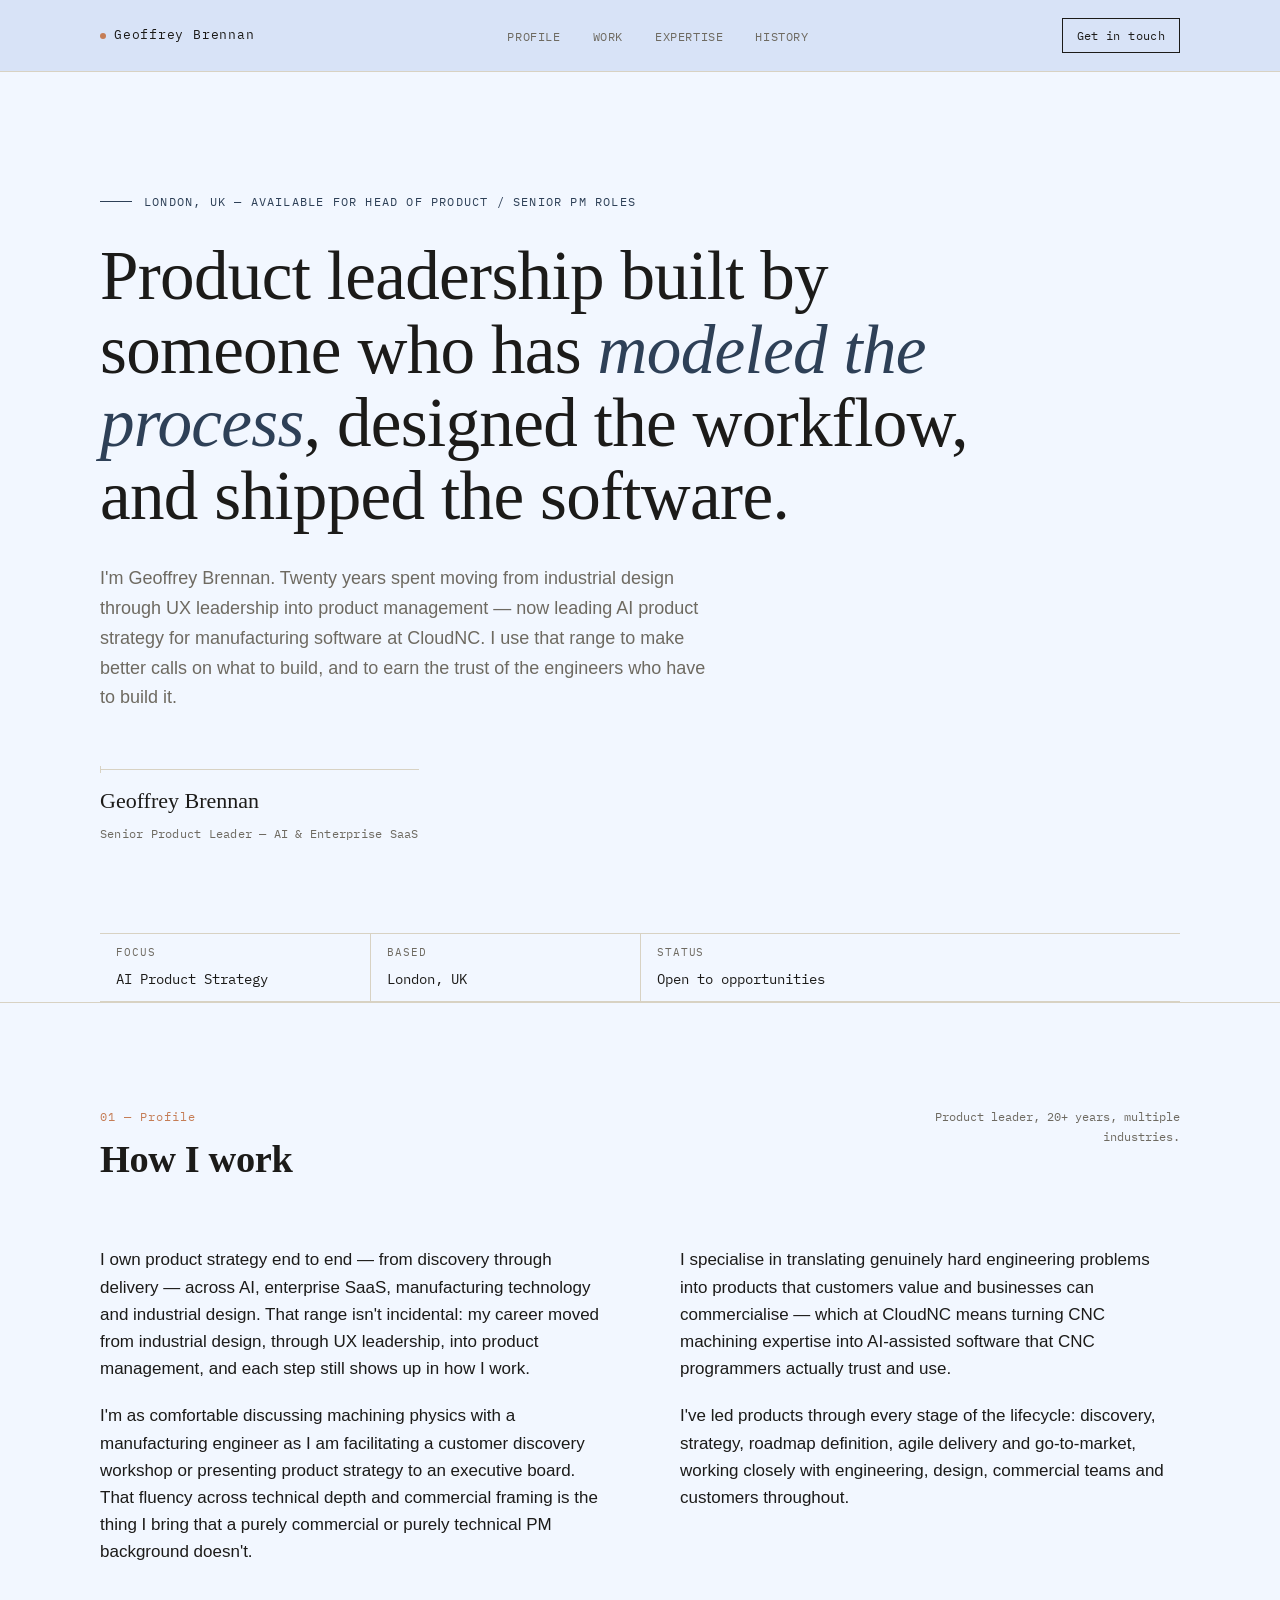
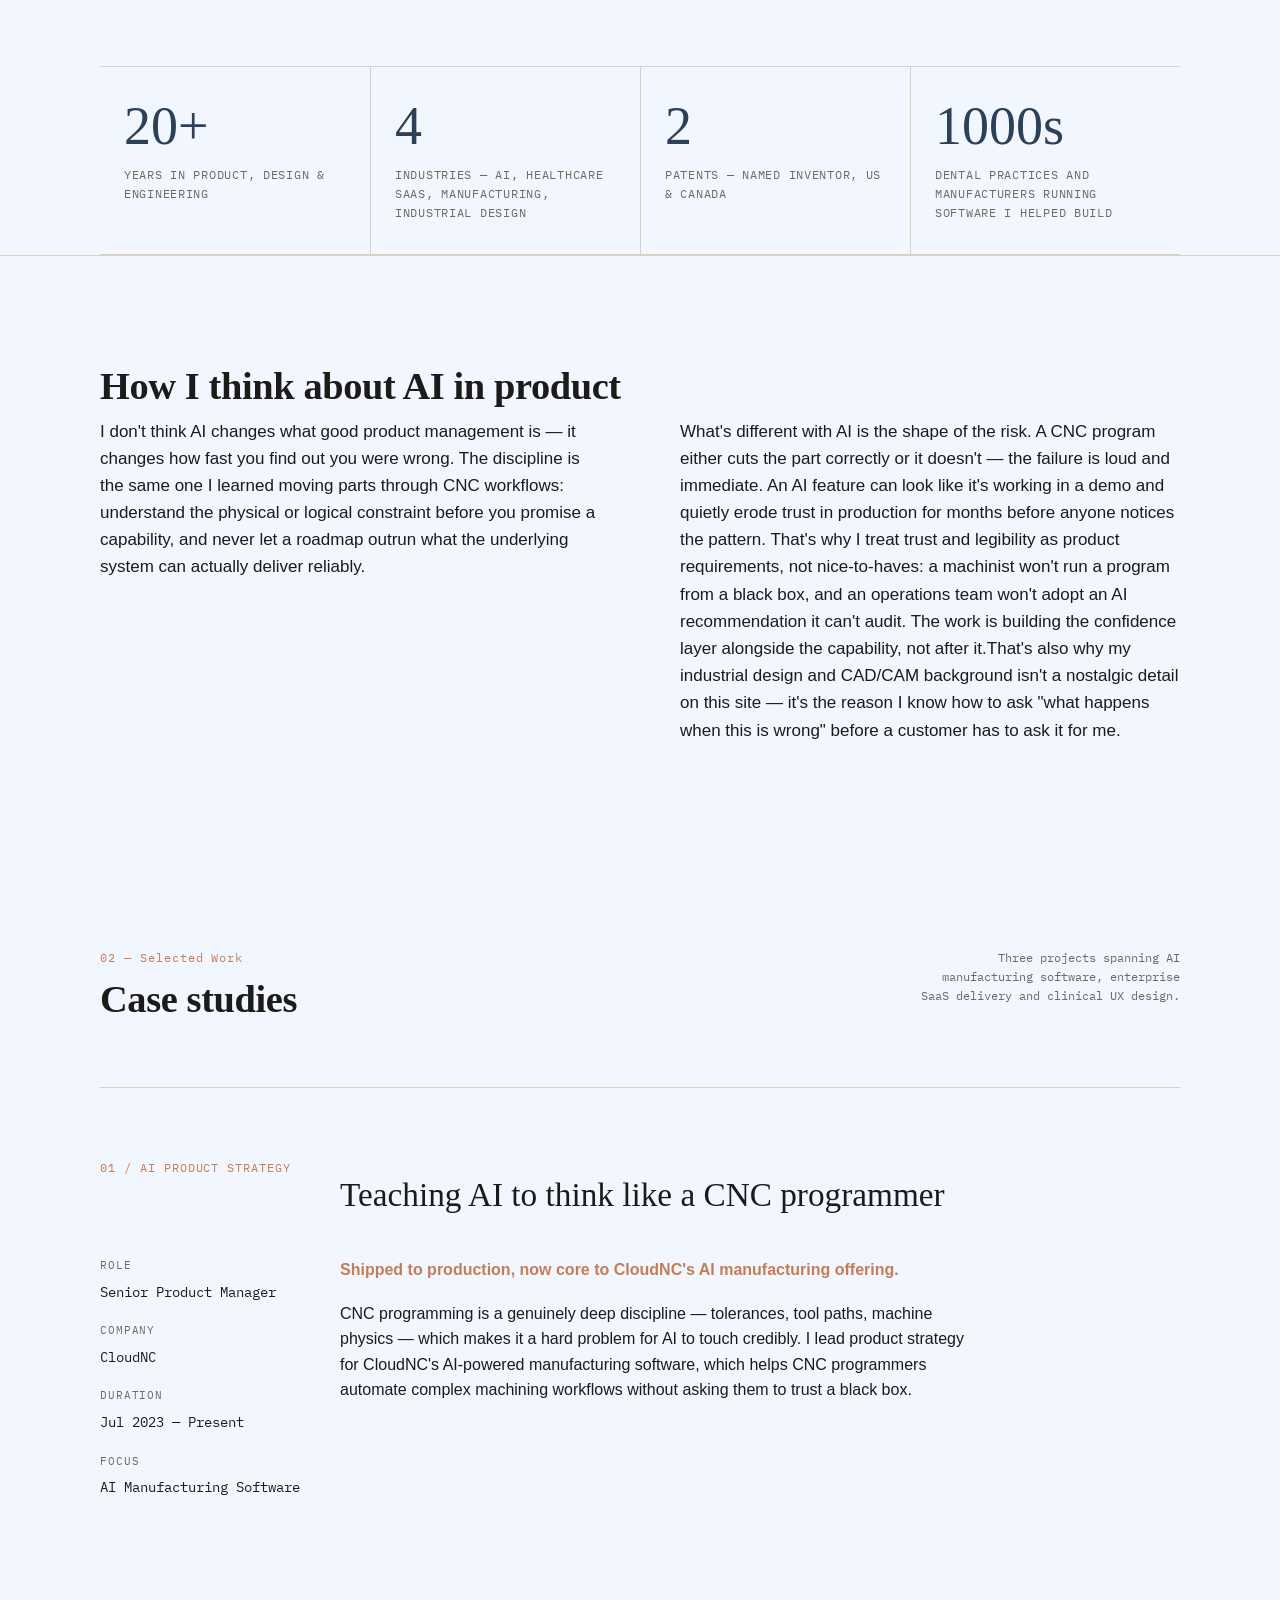
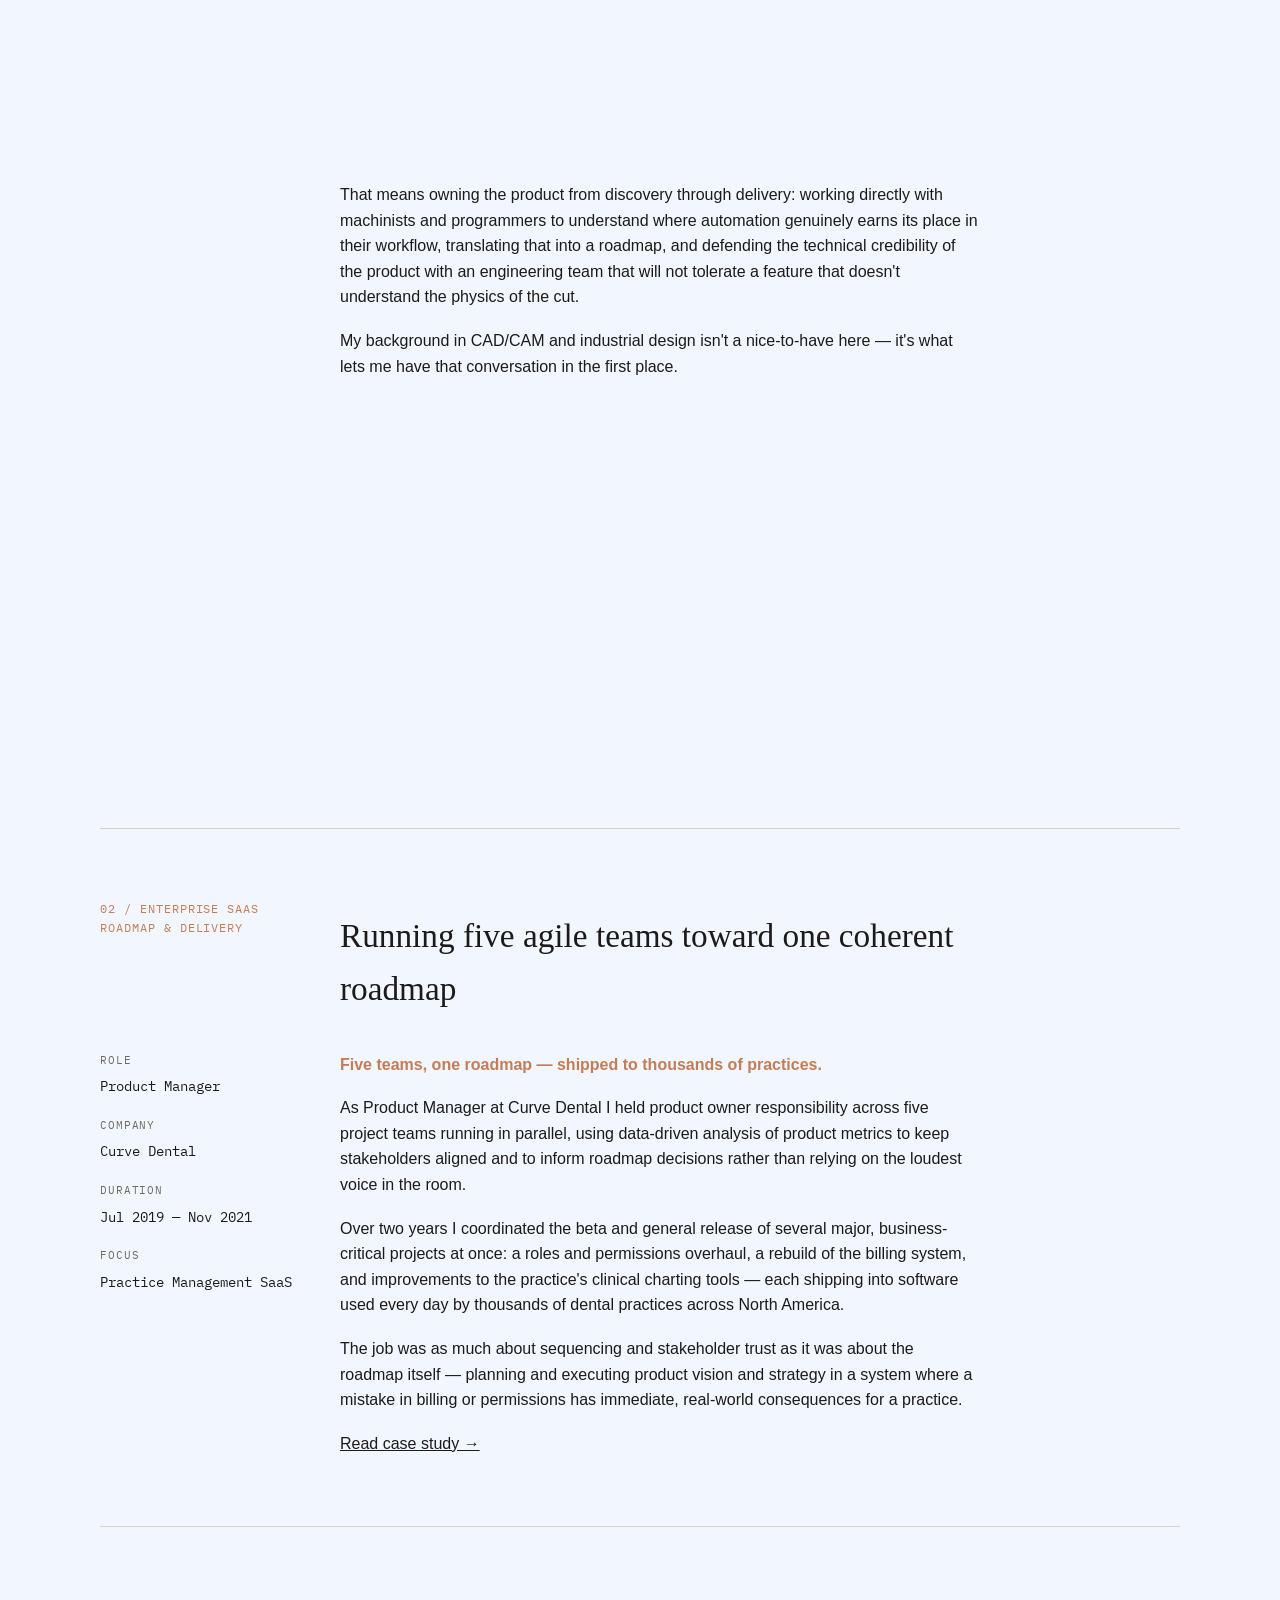
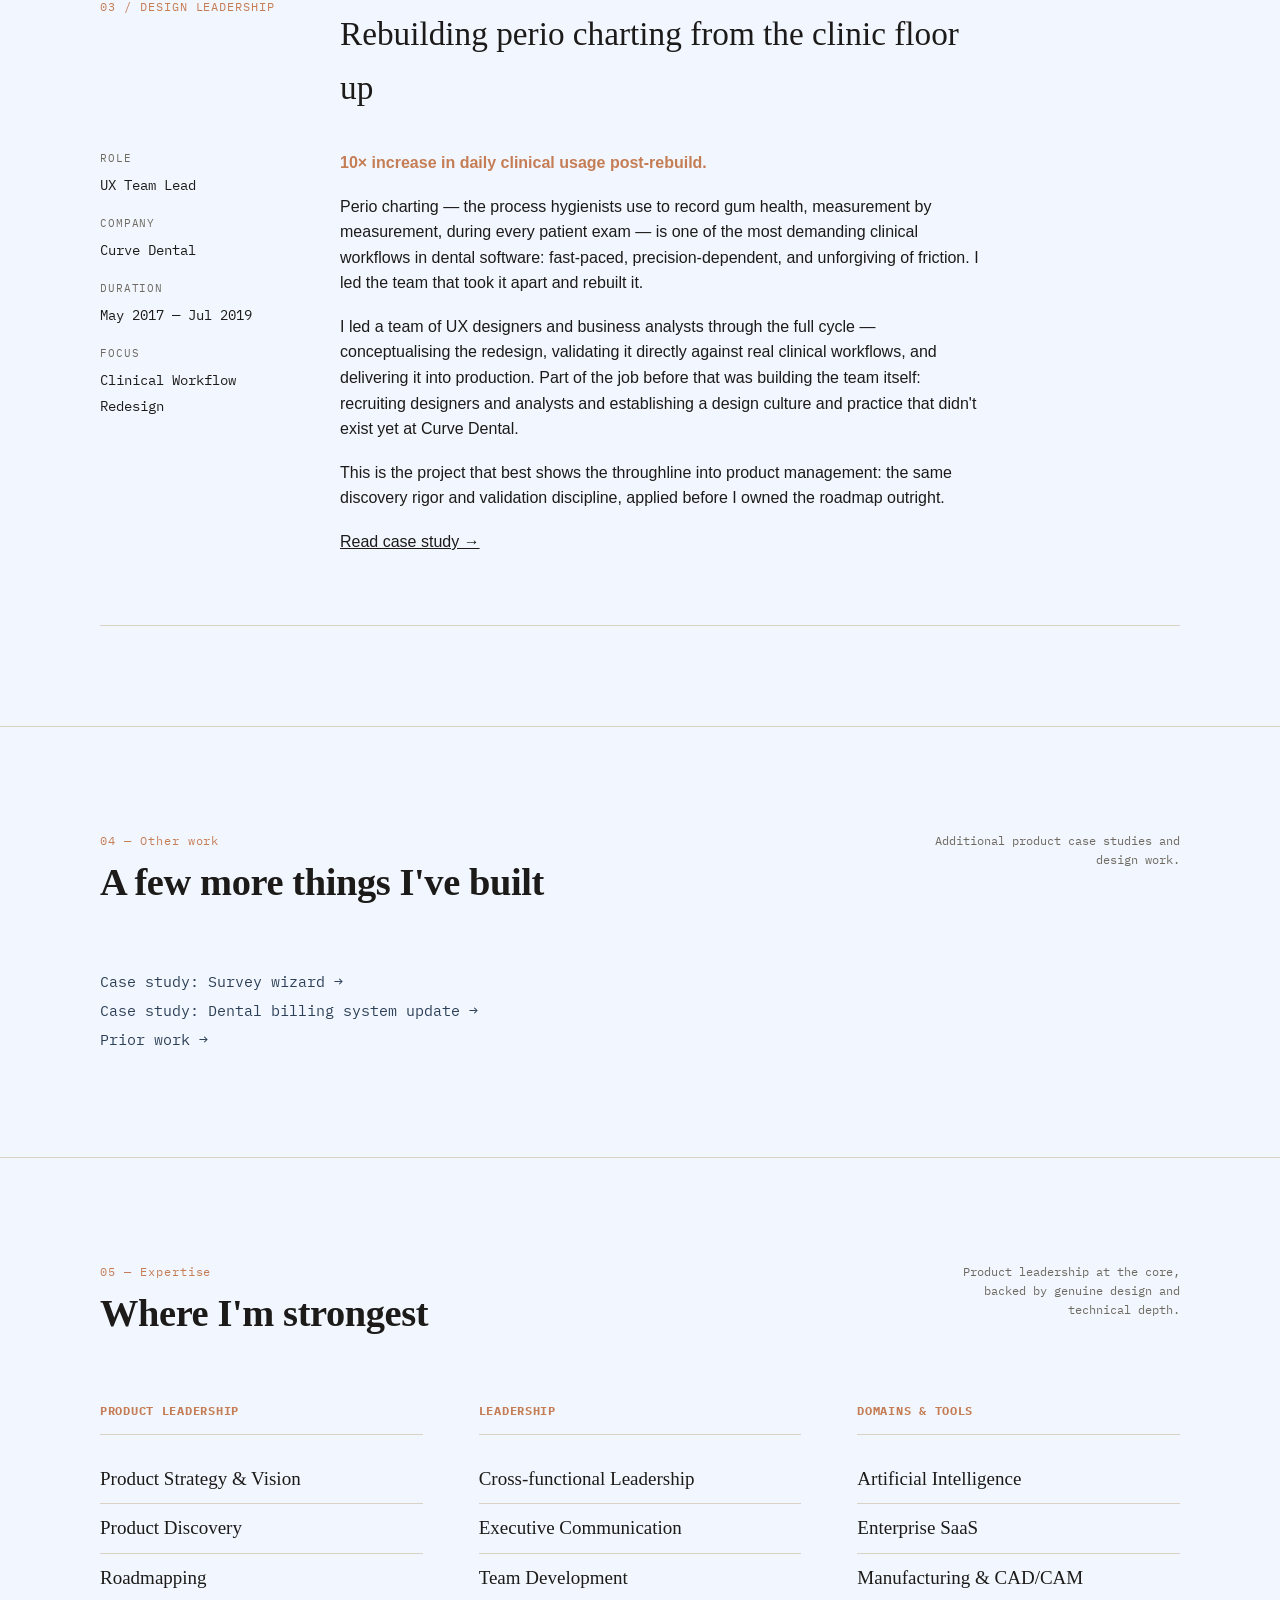
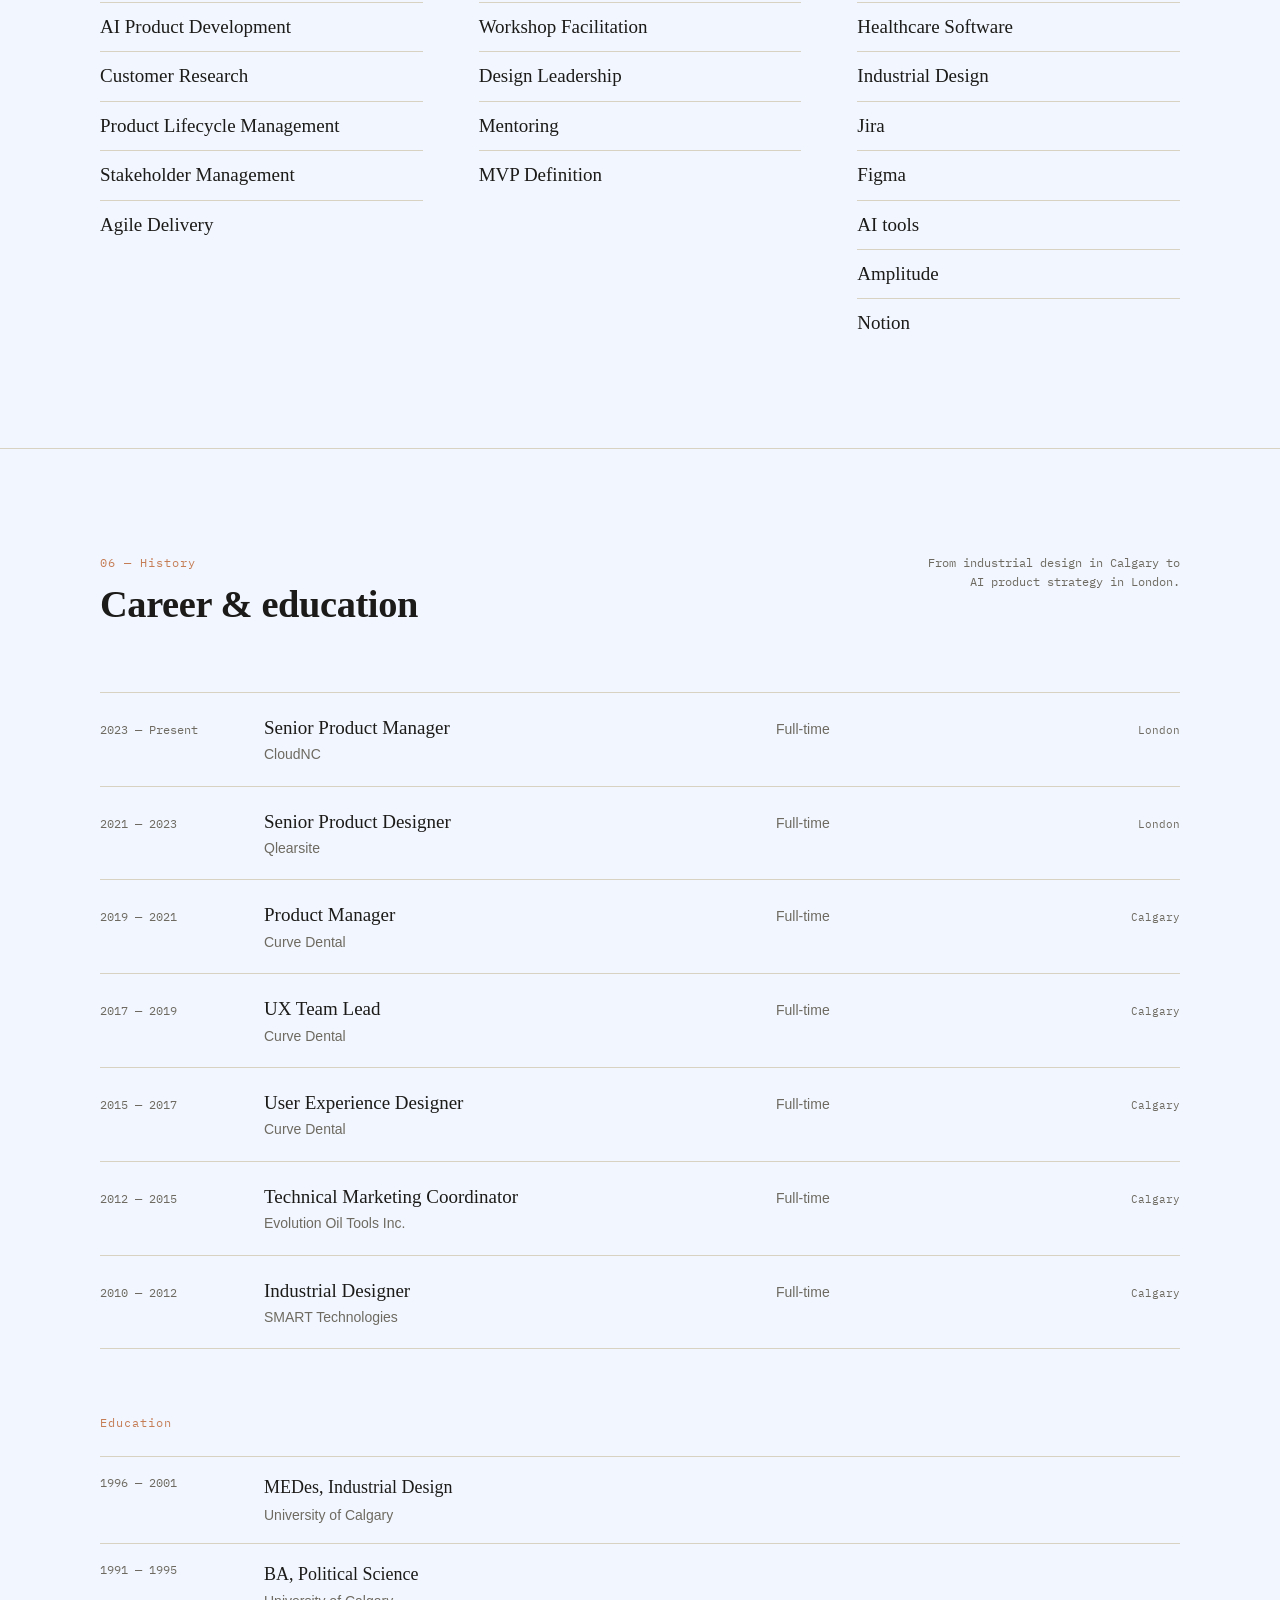
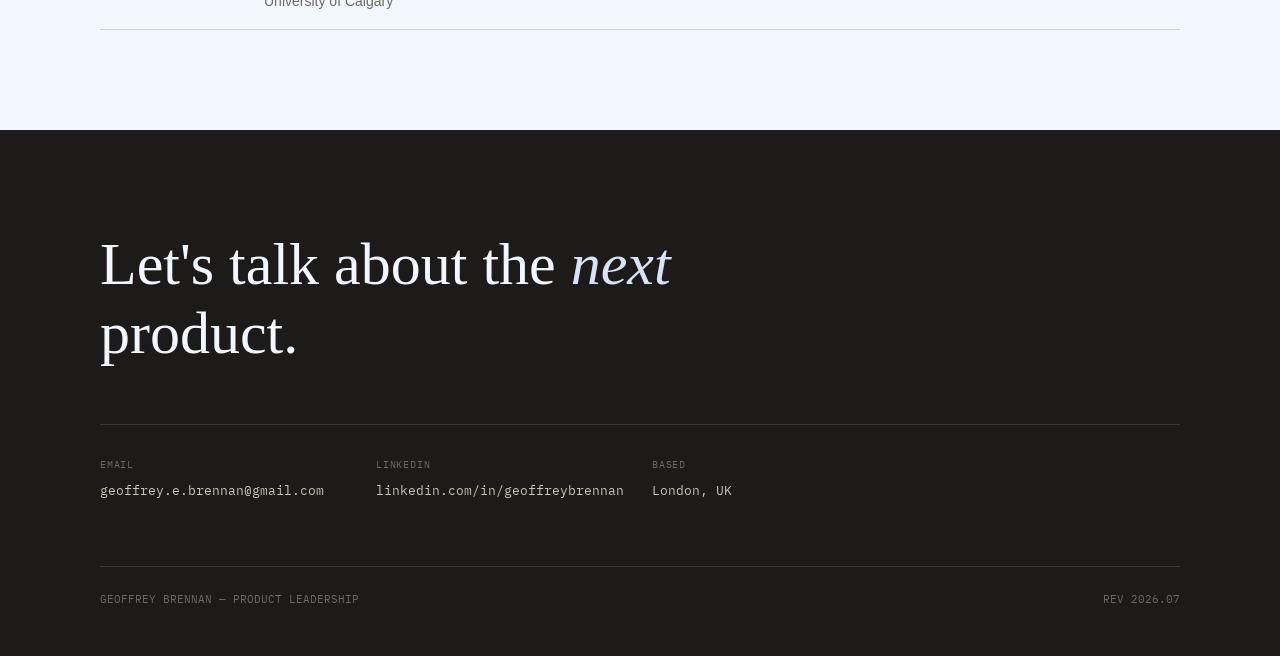
==== index.html @ 3b7ec116 "fix" ====
<!DOCTYPE html>
<html lang="en">
<head>
<meta charset="UTF-8">
<meta name="viewport" content="width=device-width, initial-scale=1.0">
<title>Geoffrey Brennan — Product Leadership</title>
<meta name="description" content="Geoffrey Brennan — Senior Product Leader building AI products for complex technical industries. 20+ years across industrial design, UX leadership and product management.">
<link rel="preconnect" href="https://fonts.googleapis.com">
<link rel="preconnect" href="https://fonts.gstatic.com" crossorigin>
<link href="https://fonts.googleapis.com/css2?family=Fraunces:opsz,wght@9..144,300;9..144,400;9..144,500;9..144,600&family=Inter:wght@400;500;600&family=IBM+Plex+Mono:wght@400;500&display=swap" rel="stylesheet">
<link rel="stylesheet" href="styles.css">
</head>
<body>

<header>
  <nav class="nav">
    <div class="nav-mark"><span class="dot"></span>Geoffrey Brennan</div>
    <ul class="nav-links">
      <li><a href="#profile">Profile</a></li>
      <li><a href="#work">Work</a></li>
      <li><a href="#expertise">Expertise</a></li>
      <li><a href="#history">History</a></li>
    </ul>
    <a class="nav-cta" href="#contact">Get in touch</a>
  </nav>
</header>

<main>

  <!-- ============ HERO ============ -->
  <section class="hero">
    <div class="hero-eyebrow">London, UK — Available for Head of Product / Senior PM roles</div>
    <h1 class="hero-headline">Product leadership built by someone who has <em>modeled the process</em>, designed the workflow, and shipped the software.</h1>
    <p class="hero-sub">I'm Geoffrey Brennan. Twenty years spent moving from industrial design through UX leadership into product management — now leading AI product strategy for manufacturing software at CloudNC. I use that range to make better calls on what to build, and to earn the trust of the engineers who have to build it.</p>
    <div class="hero-meta">
      <div class="dim-line">
        <div class="hero-name">Geoffrey Brennan</div>
        <div class="hero-title">Senior Product Leader — AI &amp; Enterprise SaaS</div>
      </div>
    </div>
  </section>

  <div class="wrap">
    <div class="titleblock">
      <div><span class="tb-label">Focus</span><span class="tb-value">AI Product Strategy</span></div>
      <div><span class="tb-label">Based</span><span class="tb-value">London, UK</span></div>
      <div><span class="tb-label">Status</span><span class="tb-value">Open to opportunities</span></div>
    </div>
  </div>

  <!-- ============ PROFILE ============ -->
  <section id="profile" class="section-rule">
    <div class="wrap">
      <div class="section-head reveal">
        <div>
          <span class="section-num">01 — Profile</span>
          <h2 class="section-title">How I work</h2>
        </div>
        <div class="section-note">Product leader, 20+ years, multiple industries.</div>
      </div>

      <div class="profile-grid reveal">
        <div>
          <p>I own product strategy end to end — from discovery through delivery — across AI, enterprise SaaS, manufacturing technology and industrial design. That range isn't incidental: my career moved from industrial design, through UX leadership, into product management, and each step still shows up in how I work.</p>
          <p>I'm as comfortable discussing machining physics with a manufacturing engineer as I am facilitating a customer discovery workshop or presenting product strategy to an executive board. That fluency across technical depth and commercial framing is the thing I bring that a purely commercial or purely technical PM background doesn't.</p>
        </div>
        <div>
          <p>I specialise in translating genuinely hard engineering problems into products that customers value and businesses can commercialise — which at CloudNC means turning CNC machining expertise into AI-assisted software that CNC programmers actually trust and use.</p>
          <p>I've led products through every stage of the lifecycle: discovery, strategy, roadmap definition, agile delivery and go-to-market, working closely with engineering, design, commercial teams and customers throughout.</p>
        </div>
      </div>
    </div>
  </section>

  <!-- ============ SPEC SHEET ============ -->
  <section style="padding:0;">
    <div class="wrap reveal">
      <div class="specsheet">
        <div class="spec">
          <div class="spec-value">20+</div>
          <div class="spec-label">Years in product, design &amp; engineering</div>
        </div>
        <div class="spec">
          <div class="spec-value">4</div>
          <div class="spec-label">Industries — AI, healthcare SaaS, manufacturing, industrial design</div>
        </div>
        <div class="spec">
          <div class="spec-value">2</div>
          <div class="spec-label">Patents — named inventor, US &amp; Canada</div>
        </div>
        <div class="spec">
          <div class="spec-value">1000s</div>
          <div class="spec-label">Dental practices and manufacturers running software I helped build</div>
        </div>
      </div>
    </div>
  </section>

  <!-- ============ How I Think ============ -->
  <section id="how_i_think" class="section-rule">
    <div class="wrap reveal">
      <h2 class="section-title">How I think about AI in product</h2>
      <div class="profile-grid reveal">
        <p>I don't think AI changes what good product management is — it changes how fast you find out you were wrong. The discipline is the same one I learned moving parts through CNC workflows: understand the physical or logical constraint before you promise a capability, and never let a roadmap outrun what the underlying system can actually deliver reliably.</p>
        <p>What's different with AI is the shape of the risk. A CNC program either cuts the part correctly or it doesn't — the failure is loud and immediate. An AI feature can look like it's working in a demo and quietly erode trust in production for months before anyone notices the pattern. That's why I treat trust and legibility as product requirements, not nice-to-haves: a machinist won't run a program from a black box, and an operations team won't adopt an AI recommendation it can't audit. The work is building the confidence layer alongside the capability, not after it.That's also why my industrial design and CAD/CAM background isn't a nostalgic detail on this site — it's the reason I know how to ask "what happens when this is wrong" before a customer has to ask it for me.</p>
      </div>
    </div>
  </section>

  <!-- ============ CASE STUDIES ============ -->
  <section id="work">
    <div class="wrap">
      <div class="section-head reveal">
        <div>
          <span class="section-num">02 — Selected Work</span>
          <h2 class="section-title">Case studies</h2>
        </div>
        <div class="section-note">Three projects spanning AI manufacturing software, enterprise SaaS delivery and clinical UX design.</div>
      </div>

      <!-- Case 1: CloudNC -->
      <article class="case reveal">
        <div class="case-top">
          <span class="case-tag">01 / AI Product Strategy</span>
          <div>
            <h3 class="case-title">Teaching AI to think like a CNC programmer</h3>
          </div>
        </div>
        <div class="case-body">
          <div class="case-tb">
            <div class="tb-item"><span class="tb-label">Role</span><span class="tb-value">Senior Product Manager</span></div>
            <div class="tb-item"><span class="tb-label">Company</span><span class="tb-value">CloudNC</span></div>
            <div class="tb-item"><span class="tb-label">Duration</span><span class="tb-value">Jul 2023 — Present</span></div>
            <div class="tb-item"><span class="tb-label">Focus</span><span class="tb-value">AI Manufacturing Software</span></div>
          </div>
          <div class="case-copy">
            <div class="case-stat-line">
              <p>Shipped to production, now core to CloudNC's AI manufacturing offering.</p>
            </div>
            <p>CNC programming is a genuinely deep discipline — tolerances, tool paths, machine physics — which makes it a hard problem for AI to touch credibly. I lead product strategy for CloudNC's AI-powered manufacturing software, which helps CNC programmers automate complex machining workflows without asking them to trust a black box.</p>
            <div style="display:flex; justify-content:center; width:100%; margin-top: 32px; margin-bottom: 32px;">
              <iframe width="560" height="315" src="https://www.youtube.com/embed/qhAbac9Fk64?si=kaZ_ox2ttGV5isa3&rel=0&controls=0" title="YouTube video player" frameborder="0" allow="accelerometer; autoplay; clipboard-write; encrypted-media; gyroscope; picture-in-picture; web-share" referrerpolicy="strict-origin-when-cross-origin" allowfullscreen></iframe>
            </div>
            <p>That means owning the product from discovery through delivery: working directly with machinists and programmers to understand where automation genuinely earns its place in their workflow, translating that into a roadmap, and defending the technical credibility of the product with an engineering team that will not tolerate a feature that doesn't understand the physics of the cut.</p>
            <p>My background in CAD/CAM and industrial design isn't a nice-to-have here — it's what lets me have that conversation in the first place.</p>
            <div style="display:flex; justify-content:center; width:100%; margin-top: 32px; margin-bottom: 32px;">
              <iframe width="560" height="315" src="https://www.youtube.com/embed/vjNNu8Bs7x4?si=LmGWK0lfX9zoO1KO&rel=0&controls=0" title="YouTube video player" frameborder="0" allow="accelerometer; autoplay; clipboard-write; encrypted-media; gyroscope; picture-in-picture; web-share" referrerpolicy="strict-origin-when-cross-origin" allowfullscreen></iframe>
            </div>
          </div>
        </div>
      </article>

      <!-- Case 2: Curve Dental PM -->
      <article class="case reveal">
        <div class="case-top">
          <span class="case-tag">02 / Enterprise SaaS Roadmap &amp; Delivery</span>
          <div>
            <h3 class="case-title">Running five agile teams toward one coherent roadmap</h3>
          </div>
        </div>
        <div class="case-body">
          <div class="case-tb">
            <div class="tb-item"><span class="tb-label">Role</span><span class="tb-value">Product Manager</span></div>
            <div class="tb-item"><span class="tb-label">Company</span><span class="tb-value">Curve Dental</span></div>
            <div class="tb-item"><span class="tb-label">Duration</span><span class="tb-value">Jul 2019 — Nov 2021</span></div>
            <div class="tb-item"><span class="tb-label">Focus</span><span class="tb-value">Practice Management SaaS</span></div>
          </div>
          <div class="case-copy">
            <div class="case-stat-line">
              <p>Five teams, one roadmap — shipped to thousands of practices.</p>
            </div>
            <p>As Product Manager at Curve Dental I held product owner responsibility across five project teams running in parallel, using data-driven analysis of product metrics to keep stakeholders aligned and to inform roadmap decisions rather than relying on the loudest voice in the room.</p>
            <p>Over two years I coordinated the beta and general release of several major, business-critical projects at once: a roles and permissions overhaul, a rebuild of the billing system, and improvements to the practice's clinical charting tools — each shipping into software used every day by thousands of dental practices across North America.</p>
            <p>The job was as much about sequencing and stakeholder trust as it was about the roadmap itself — planning and executing product vision and strategy in a system where a mistake in billing or permissions has immediate, real-world consequences for a practice.</p>
             <p><a class="case-link" href="roles-and-permissions.html">Read case study →</a></p>
          </div>
        </div>
      </article>

      <!-- Case 3: Curve Dental UX -->
      <article class="case reveal">
        <div class="case-top">
          <span class="case-tag">03 / Design Leadership</span>
          <div>
            <h3 class="case-title">Rebuilding perio charting from the clinic floor up</h3>
          </div>
        </div>
        <div class="case-body">
          <div class="case-tb">
            <div class="tb-item"><span class="tb-label">Role</span><span class="tb-value">UX Team Lead</span></div>
            <div class="tb-item"><span class="tb-label">Company</span><span class="tb-value">Curve Dental</span></div>
            <div class="tb-item"><span class="tb-label">Duration</span><span class="tb-value">May 2017 — Jul 2019</span></div>
            <div class="tb-item"><span class="tb-label">Focus</span><span class="tb-value">Clinical Workflow Redesign</span></div>
          </div>
          <div class="case-copy">
            <div class="case-stat-line">
              <p>10× increase in daily clinical usage post-rebuild.</p>
            </div>
            <p>Perio charting — the process hygienists use to record gum health, measurement by measurement, during every patient exam — is one of the most demanding clinical workflows in dental software: fast-paced, precision-dependent, and unforgiving of friction. I led the team that took it apart and rebuilt it.</p>
            <p>I led a team of UX designers and business analysts through the full cycle — conceptualising the redesign, validating it directly against real clinical workflows, and delivering it into production. Part of the job before that was building the team itself: recruiting designers and analysts and establishing a design culture and practice that didn't exist yet at Curve Dental.</p>
            <p>This is the project that best shows the throughline into product management: the same discovery rigor and validation discipline, applied before I owned the roadmap outright.</p>
            <p><a class="case-link" href="perio-charting-rebuild.html">Read case study →</a></p>
          </div>
        </div>
      </article>

    </div>
  </section>

  <!-- ============ OTHER WORK ============ -->
  <section id="other-work" class="section-rule">
    <div class="wrap">
      <div class="section-head reveal">
        <div>
          <span class="section-num">04 — Other work</span>
          <h2 class="section-title">A few more things I've built</h2>
        </div>
        <div class="section-note">Additional product case studies and design work.</div>
      </div>

      <div class="other-work-links reveal">
        <a class="other-work-link" href="case-study-survey-wizard.html">Case study: Survey wizard →</a>
      </div>
      <div class="other-work-links reveal">
        <a class="other-work-link" href="case-study-billing_update.html">Case study: Dental billing system update →</a>
      </div>
      <div class="other-work-links reveal">
        <a class="other-work-link" href="prior_work.html">Prior work →</a>
      </div>
    </div>
  </section>

  <!-- ============ EXPERTISE ============ -->
  <section id="expertise" class="section-rule">
    <div class="wrap">
      <div class="section-head reveal">
        <div>
          <span class="section-num">05 — Expertise</span>
          <h2 class="section-title">Where I'm strongest</h2>
        </div>
        <div class="section-note">Product leadership at the core, backed by genuine design and technical depth.</div>
      </div>

      <div class="expertise-grid reveal">
        <div class="expertise-col">
          <h4>Product Leadership</h4>
          <ul>
            <li>Product Strategy &amp; Vision</li>
            <li>Product Discovery</li>
            <li>Roadmapping</li>
            <li>AI Product Development</li>
            <li>Customer Research</li>
            <li>Product Lifecycle Management</li>
            <li>Stakeholder Management</li>
            <li>Agile Delivery</li>
          </ul>
        </div>
        <div class="expertise-col">
          <h4>Leadership</h4>
          <ul>
            <li>Cross-functional Leadership</li>
            <li>Executive Communication</li>
            <li>Team Development</li>
            <li>Workshop Facilitation</li>
            <li>Design Leadership</li>
            <li>Mentoring</li>
            <li>MVP Definition</li>
          </ul>
        </div>
        <div class="expertise-col">
          <h4>Domains &amp; Tools</h4>
          <ul>
            <li>Artificial Intelligence</li>
            <li>Enterprise SaaS</li>
            <li>Manufacturing &amp; CAD/CAM</li>
            <li>Healthcare Software</li>
            <li>Industrial Design</li>
            <li>Jira</li>
            <li>Figma</li>
            <li>AI tools</li>
            <li>Amplitude</li>
            <li>Notion</li>
          </ul>
        </div>
      </div>
    </div>
  </section>

  <!-- ============ HISTORY ============ -->
  <section id="history" class="section-rule">
    <div class="wrap">
      <div class="section-head reveal">
        <div>
          <span class="section-num">06 — History</span>
          <h2 class="section-title">Career &amp; education</h2>
        </div>
        <div class="section-note">From industrial design in Calgary to AI product strategy in London.</div>
      </div>

      <div class="reveal">
        <div class="timeline-row">
          <span class="t-date">2023 — Present</span>
          <div><div class="t-role">Senior Product Manager</div><div class="t-company">CloudNC</div></div>
          <span class="t-company">Full-time</span>
          <span class="t-loc">London</span>
        </div>
        <div class="timeline-row">
          <span class="t-date">2021 — 2023</span>
          <div><div class="t-role">Senior Product Designer</div><div class="t-company">Qlearsite</div></div>
          <span class="t-company">Full-time</span>
          <span class="t-loc">London</span>
        </div>
        <div class="timeline-row">
          <span class="t-date">2019 — 2021</span>
          <div><div class="t-role">Product Manager</div><div class="t-company">Curve Dental</div></div>
          <span class="t-company">Full-time</span>
          <span class="t-loc">Calgary</span>
        </div>
        <div class="timeline-row">
          <span class="t-date">2017 — 2019</span>
          <div><div class="t-role">UX Team Lead</div><div class="t-company">Curve Dental</div></div>
          <span class="t-company">Full-time</span>
          <span class="t-loc">Calgary</span>
        </div>
        <div class="timeline-row">
          <span class="t-date">2015 — 2017</span>
          <div><div class="t-role">User Experience Designer</div><div class="t-company">Curve Dental</div></div>
          <span class="t-company">Full-time</span>
          <span class="t-loc">Calgary</span>
        </div>
        <div class="timeline-row">
          <span class="t-date">2012 — 2015</span>
          <div><div class="t-role">Technical Marketing Coordinator</div><div class="t-company">Evolution Oil Tools Inc.</div></div>
          <span class="t-company">Full-time</span>
          <span class="t-loc">Calgary</span>
        </div>
        <div class="timeline-row">
          <span class="t-date">2010 — 2012</span>
          <div><div class="t-role">Industrial Designer</div><div class="t-company">SMART Technologies</div></div>
          <span class="t-company">Full-time</span>
          <span class="t-loc">Calgary</span>
        </div>
      </div>

      <div style="margin-top:64px;" class="reveal">
        <span class="section-num" style="display:block; margin-bottom:24px;">Education</span>
        <div class="edu-row">
          <span class="t-date">1996 — 2001</span>
          <div><div class="t-role">MEDes, Industrial Design</div><div class="t-company">University of Calgary</div></div>
        </div>
        <div class="edu-row">
          <span class="t-date">1991 — 1995</span>
          <div><div class="t-role">BA, Political Science</div><div class="t-company">University of Calgary</div></div>
        </div>
      </div>
    </div>
  </section>

</main>

<!-- ============ CONTACT ============ -->
<footer id="contact">
  <div class="wrap">
    <h2 class="footer-title">Let's talk about the <em>next</em> product.</h2>
    <div class="footer-contacts">
      <div>
        <span class="fc-label">Email</span>
        <a href="mailto:geoffrey.e.brennan@gmail.com">geoffrey.e.brennan@gmail.com</a>
      </div>
      <div>
        <span class="fc-label">LinkedIn</span>
        <a href="https://linkedin.com/in/geoffreybrennan" target="_blank" rel="noopener">linkedin.com/in/geoffreybrennan</a>
      </div>
      <div>
        <span class="fc-label">Based</span>
        <span>London, UK</span>
      </div>
    </div>
    <div class="footer-bottom">
      <span>GEOFFREY BRENNAN — PRODUCT LEADERSHIP</span>
      <span>REV 2026.07</span>
    </div>
  </div>
</footer>

<script>
  // Smooth in-page nav
  document.querySelectorAll('a[href^="#"]').forEach(a=>{
    a.addEventListener('click', e=>{
      const target = document.querySelector(a.getAttribute('href'));
      if(target){
        e.preventDefault();
        target.scrollIntoView({behavior:'smooth', block:'start'});
      }
    });
  });

  // Scroll reveal
  const reveals = document.querySelectorAll('.reveal');
  if('IntersectionObserver' in window){
    const io = new IntersectionObserver((entries)=>{
      entries.forEach(entry=>{
        if(entry.isIntersecting){
          entry.target.classList.add('in');
          io.unobserve(entry.target);
        }
      });
    }, {threshold:0.12});
    reveals.forEach(el=>io.observe(el));
  } else {
    reveals.forEach(el=>el.classList.add('in'));
  }
</script>

</body>
</html>
---- styles.css ----
:root {
  --paper: #f2f7ff;
  --paper-alt: #d8e3f7;
  --ink: #1C1B19;
  --muted: #6E6A61;
  --rule: #D8D2C3;
  --accent: #2E4057;
  --accent-soft: #EC9464;
  --brass: #c57d56;
  --font-display: 'Playfair Display', serif;
  --font-body: 'Open Sans', -apple-system, BlinkMacSystemFont, 'Segoe UI', sans-serif;
  --font-mono: 'IBM Plex Mono', 'SFMono-Regular', Consolas, monospace;
  --measure: 620px;
}

* { box-sizing: border-box; margin: 0; padding: 0; }
html { scroll-behavior: smooth; }
body {
  background: var(--paper);
  color: var(--ink);
  font-family: var(--font-body);
  font-size: 16px;
  line-height: 1.6;
  -webkit-font-smoothing: antialiased;
}

@media (prefers-reduced-motion: reduce) {
  html { scroll-behavior: auto; }
  *, *::before, *::after { animation-duration: 0.01ms !important; transition-duration: 0.01ms !important; }
}

a { color: inherit; }
img { display: block; max-width: 100%; height: auto; }

.wrap {
  max-width: 1160px;
  margin: 0 auto;
  padding: 0 40px;
}

.titleblock {
  display: grid;
  grid-template-columns: repeat(4, 1fr);
  border-top: 1px solid var(--rule);
  border-bottom: 1px solid var(--rule);
}

.titleblock div {
  padding: 10px 16px;
  border-left: 1px solid var(--rule);
}

.titleblock div:first-child { border-left: none; }
.titleblock .tb-label {
  font-family: var(--font-mono);
  font-size: 11px;
  letter-spacing: 0.08em;
  color: var(--muted);
  text-transform: uppercase;
  display: block;
  margin-bottom: 4px;
}

.titleblock .tb-value {
  font-family: var(--font-mono);
  font-size: 14px;
  color: var(--ink);
}

header {
  position: sticky;
  top: 0;
  z-index: 50;
  background: #d8e3f7;
  backdrop-filter: blur(6px);
  border-bottom: 1px solid var(--rule);
}

.nav {
  display: flex;
  align-items: center;
  justify-content: space-between;
  padding: 18px 40px;
  max-width: 1160px;
  margin: 0 auto;
}

.nav-mark {
  font-family: var(--font-mono);
  font-size: 13px;
  letter-spacing: 0.06em;
  display: flex;
  align-items: center;
  gap: 8px;
  text-decoration: none;
}

.nav-mark .dot {
  width: 6px;
  height: 6px;
  background: var(--brass);
  border-radius: 50%;
  display: inline-block;
}

.nav-links {
  display: flex;
  gap: 32px;
  list-style: none;
}

.nav-links a {
  font-family: var(--font-mono);
  font-size: 12px;
  letter-spacing: 0.05em;
  text-transform: uppercase;
  text-decoration: none;
  color: var(--muted);
  transition: color 0.2s ease;
}

.nav-links a:hover { color: var(--accent); }

.nav-cta {
  font-family: var(--font-mono);
  font-size: 12px;
  text-decoration: none;
  color: var(--ink);
  border: 1px solid var(--ink);
  padding: 7px 14px;
  letter-spacing: 0.03em;
  transition: background 0.2s ease, color 0.2s ease;
}

.nav-cta:hover { background: var(--ink); color: var(--paper); }
.nav-toggle { display: none; }

@media (max-width: 820px) {
  .nav-links { display: none; }
  .nav { padding: 16px 24px; }
}

.hero {
  padding: 120px 40px 90px;
  max-width: 1160px;
  margin: 0 auto;
  position: relative;
}

.hero-eyebrow {
  font-family: var(--font-mono);
  font-size: 12px;
  letter-spacing: 0.1em;
  text-transform: uppercase;
  color: var(--accent);
  display: flex;
  align-items: center;
  gap: 12px;
  margin-bottom: 28px;
}

.hero-eyebrow::before {
  content: '';
  display: block;
  width: 32px;
  height: 1px;
  background: var(--accent);
}

h1.hero-headline {
  font-family: var(--font-display);
  font-weight: 400;
  font-size: clamp(38px, 5.4vw, 74px);
  line-height: 1.06;
  letter-spacing: -0.01em;
  max-width: 920px;
}

h1.hero-headline em {
  font-style: italic;
  font-weight: 300;
  color: var(--accent);
}

.hero-sub {
  margin-top: 32px;
  max-width: var(--measure);
  font-size: 18px;
  color: var(--muted);
  line-height: 1.65;
}

.hero-meta {
  margin-top: 56px;
  display: flex;
  gap: 48px;
  flex-wrap: wrap;
  align-items: flex-end;
}

.hero-name {
  font-family: var(--font-display);
  font-size: 22px;
}

.hero-title {
  font-family: var(--font-mono);
  font-size: 12px;
  color: var(--muted);
  margin-top: 6px;
  letter-spacing: 0.02em;
}

.dim-line {
  position: relative;
  padding-top: 14px;
}

.dim-line::before {
  content: '';
  position: absolute;
  top: 0;
  left: 0;
  width: 100%;
  height: 1px;
  background: var(--rule);
}

.dim-line::after {
  content: '';
  position: absolute;
  top: -3px;
  left: 0;
  width: 1px;
  height: 7px;
  background: var(--rule);
}

section { padding: 100px 0; }
.section-rule { border-top: 1px solid var(--rule); }

.section-head {
  display: flex;
  justify-content: space-between;
  align-items: baseline;
  margin-bottom: 56px;
  gap: 24px;
  flex-wrap: wrap;
}

.section-num {
  font-family: var(--font-mono);
  font-size: 12px;
  color: var(--brass);
  letter-spacing: 0.08em;
}

h2.section-title {
  font-family: var(--font-display);
  font-weight: 600;
  font-size: clamp(28px, 3vw, 40px);
  letter-spacing: -0.01em;
}

.section-note {
  font-family: var(--font-mono);
  font-size: 12px;
  color: var(--muted);
  max-width: 260px;
  text-align: right;
}

section img,
main img {
  margin-top: 32px;
  margin-bottom: 32px;
  display: block;
  width: 75%;
  height: auto;
  margin: 0 auto;
}

section > div > img,
main > div > img {
 
  width: 75%;
  max-width: 600px;
}

@media (max-width: 700px) {
  .section-note { text-align: left; max-width: 100%; }
}

.reveal {
  opacity: 0;
  transform: translateY(16px);
  transition: opacity 0.7s ease, transform 0.7s ease;
}

.reveal.in { opacity: 1; transform: translateY(0); }

.profile-grid {
  display: grid;
  grid-template-columns: 1fr 1fr;
  gap: 80px;
}

.profile-grid p {
  font-size: 17px;
  color: var(--ink);
  margin-bottom: 20px;
  max-width: 520px;
}

.profile-grid p:last-child { margin-bottom: 0; }

@media (max-width: 820px) {
  .profile-grid { grid-template-columns: 1fr; gap: 32px; }
}

.specsheet {
  display: grid;
  grid-template-columns: repeat(4, 1fr);
  border-top: 1px solid var(--rule);
  border-bottom: 1px solid var(--rule);
}

.spec {
  padding: 32px 24px;
  border-left: 1px solid var(--rule);
}

.spec:first-child { border-left: none; }
.spec-value {
  font-family: var(--font-display);
  font-size: 54px;
  color: var(--accent);
  line-height: 1;
}

.spec-label {
  font-family: var(--font-mono);
  font-size: 12px;
  letter-spacing: 0.06em;
  text-transform: uppercase;
  color: var(--muted);
  margin-top: 12px;
}

@media (max-width: 820px) {
  .specsheet { grid-template-columns: 1fr 1fr; }
  .spec:nth-child(3) { border-left: none; }
}

@media (max-width: 520px) {
  .specsheet { grid-template-columns: 1fr; }
  .spec { border-left: none; border-top: 1px solid var(--rule); }
  .spec:first-child { border-top: none; }
}

.case {
  padding: 70px 0;
  border-top: 1px solid var(--rule);
}

.case:last-child { border-bottom: 1px solid var(--rule); }
.case-top {
  display: grid;
  grid-template-columns: 200px 1fr;
  gap: 40px;
  margin-bottom: 36px;
}

.case-tag {
  font-family: var(--font-mono);
  font-size: 12px;
  letter-spacing: 0.08em;
  text-transform: uppercase;
  color: var(--brass);
}

h3.case-title {
  font-family: var(--font-display);
  font-weight: 400;
  font-size: clamp(26px, 2.6vw, 36px);
  margin-top: 10px;
  max-width: 640px;
}

@media (max-width: 700px) {
  .case-top { grid-template-columns: 1fr; gap: 14px; }
}

.case-body {
  display: grid;
  grid-template-columns: 200px minmax(0, 1fr);
  column-gap: 40px;
  row-gap: 0;
  align-items: start;
}

@media (max-width: 700px) {
  .case-body { grid-template-columns: 1fr; column-gap: 0; row-gap: 24px; }
}

.case-tb {
  display: flex;
  flex-direction: column;
  gap: 18px;
}

.case-tb .tb-item .tb-label {
  font-family: var(--font-mono);
  font-size: 11px;
  letter-spacing: 0.08em;
  text-transform: uppercase;
  color: var(--muted);
  display: block;
  margin-bottom: 4px;
}

.case-tb .tb-item .tb-value {
  font-family: var(--font-mono);
  font-size: 14px;
  color: var(--ink);
}

.case-copy {
  grid-column: 2;
}

.case-stat-line p {
  font-size: 16px !important;
  color: var(--brass) !important;
  max-width: 640px !important;
  margin-bottom: 18px !important;
  font-weight: 600 !important;
}

.case-copy p {
  font-size: 16px;
  color: var(--ink);
  max-width: 640px;
  margin-bottom: 18px;
}

.case-copy p:last-child { margin-bottom: 0; }
.case-copy .placeholder {
  color: var(--accent-soft);
  background: var(--paper-alt);
  padding: 2px 6px;
  font-family: var(--font-mono);
  font-size: 13px;
}

.other-work-links {
  display: flex;
  flex-direction: column;
  gap: 16px;
}

.other-work-link {
  display: inline-flex;
  align-items: center;
  gap: 8px;
  font-family: var(--font-mono);
  font-size: 15px;
  color: var(--accent);
  text-decoration: none;
  width: fit-content;
  padding-bottom: 4px;
  border-bottom: 1px solid transparent;
  transition: border-color 0.2s ease;
}

.other-work-link:hover {
  border-color: var(--accent);
}

.expertise-grid {
  display: grid;
  grid-template-columns: repeat(3, 1fr);
  gap: 56px;
}

@media (max-width: 820px) {
  .expertise-grid { grid-template-columns: 1fr; gap: 40px; }
}

.expertise-col h4 {
  font-family: var(--font-mono);
  font-size: 12px;
  letter-spacing: 0.06em;
  text-transform: uppercase;
  color: var(--brass);
  margin-bottom: 20px;
  padding-bottom: 14px;
  border-bottom: 1px solid var(--rule);
}

.expertise-col ul { list-style: none; }
.expertise-col li {
  font-family: var(--font-display);
  font-size: 19px;
  padding: 9px 0;
  border-bottom: 1px solid var(--rule);
}

.expertise-col li:last-child { border-bottom: none; }

.timeline-row {
  display: grid;
  grid-template-columns: 140px 1fr 180px 200px;
  gap: 24px;
  padding: 20px 0;
  border-top: 1px solid var(--rule);
  align-items: baseline;
}

.timeline-row:last-child { border-bottom: 1px solid var(--rule); }
.timeline-row .t-date {
  font-family: var(--font-mono);
  font-size: 12px;
  color: var(--muted);
}

.timeline-row .t-role {
  font-family: var(--font-display);
  font-size: 19px;
}

.timeline-row .t-company {
  font-family: var(--font-body);
  font-size: 14px;
  color: var(--muted);
}

.timeline-row .t-loc {
  font-family: var(--font-mono);
  font-size: 11px;
  color: var(--muted);
  text-align: right;
}

@media (max-width: 820px) {
  .timeline-row { grid-template-columns: 1fr; gap: 4px; }
  .timeline-row .t-loc { text-align: left; }
}

.edu-row {
  display: grid;
  grid-template-columns: 140px 1fr;
  gap: 24px;
  padding: 16px 0;
  border-top: 1px solid var(--rule);
}

.edu-row:last-child { border-bottom: 1px solid var(--rule); }
.edu-row .t-date { font-family: var(--font-mono); font-size: 12px; color: var(--muted); }
.edu-row .t-role { font-family: var(--font-display); font-size: 18px; }
.edu-row .t-company { font-family: var(--font-body); font-size: 14px; color: var(--muted); margin-top: 2px; }

@media (max-width: 600px) {
  .edu-row { grid-template-columns: 1fr; gap: 4px; }
}

footer {
  background: var(--ink);
  color: var(--paper);
  padding: 100px 0 48px;
}

footer .wrap { max-width: 1160px; }
h2.footer-title {
  font-family: var(--font-display);
  font-weight: 300;
  font-size: clamp(32px, 5vw, 60px);
  max-width: 760px;
  line-height: 1.15;
}

h2.footer-title em { font-style: italic; color: #d8e3f7; }
.footer-contacts {
  margin-top: 56px;
  display: grid;
  grid-template-columns: repeat(4, 1fr);
  gap: 24px;
  border-top: 1px solid #3A3835;
  padding-top: 32px;
}

.footer-contacts a, .footer-contacts span {
  font-family: var(--font-mono);
  font-size: 13px;
  color: #C9C4B8;
  text-decoration: none;
  display: block;
}

.footer-contacts .fc-label {
  font-size: 10px;
  letter-spacing: 0.08em;
  text-transform: uppercase;
  color: #6E6A61;
  margin-bottom: 8px;
}

.footer-contacts a:hover { color: var(--paper); }

@media (max-width: 820px) {
  .footer-contacts { grid-template-columns: 1fr 1fr; gap: 32px; }
}

.footer-bottom {
  margin-top: 64px;
  padding-top: 24px;
  border-top: 1px solid #3A3835;
  display: flex;
  justify-content: space-between;
  font-family: var(--font-mono);
  font-size: 11px;
  color: #6E6A61;
  flex-wrap: wrap;
  gap: 12px;
}
.case-study-page {
  --measure: 680px;
}

.case-study-page .wrap {
  max-width: 880px;
}

.case-study-page .nav-mark {
  text-decoration: none;
}

.case-study-page .back-link {
  font-family: var(--font-mono);
  font-size: 12px;
  letter-spacing: 0.05em;
  text-decoration: none;
  color: var(--muted);
  display: flex;
  align-items: center;
  gap: 8px;
  transition: color 0.2s ease;
}

.case-study-page .back-link:hover { color: var(--accent); }

.case-study-page .titleblock {
  display: grid;
  grid-template-columns: repeat(4, 1fr);
  border-top: 1px solid var(--rule);
  border-bottom: 1px solid var(--rule);
}

.case-study-page .titleblock div {
  padding: 14px 20px;
  border-left: 1px solid var(--rule);
}

.case-study-page .titleblock div:first-child { border-left: none; }

.case-study-page .titleblock .tb-label {
  font-family: var(--font-mono);
  font-size: 10px;
  letter-spacing: 0.08em;
  color: var(--muted);
  text-transform: uppercase;
  display: block;
  margin-bottom: 4px;
}

.case-study-page .titleblock .tb-value {
  font-family: var(--font-mono);
  font-size: 13px;
  color: var(--ink);
}

.case-study-page .hero {
  padding: 80px 0 56px;
  max-width: 880px;
  padding-left: 40px;
  padding-right: 40px;
}

.case-study-page .hero-eyebrow {
  font-family: var(--font-mono);
  font-size: 12px;
  letter-spacing: 0.1em;
  text-transform: uppercase;
  color: var(--brass);
  display: flex;
  align-items: center;
  gap: 12px;
  margin-bottom: 24px;
}

.case-study-page h1.hero-title {
  font-family: var(--font-display);
  font-weight: 400;
  font-size: clamp(34px, 5vw, 56px);
  line-height: 1.08;
  letter-spacing: -0.01em;
}

.case-study-page .hero-dek {
  margin-top: 24px;
  font-size: 19px;
  color: var(--muted);
  line-height: 1.6;
  max-width: var(--measure);
}

.case-study-page section { padding: 56px 0; }
.case-study-page .section-rule { border-top: 1px solid var(--rule); }

.case-study-page .eyebrow {
  font-family: var(--font-mono);
  font-size: 11px;
  letter-spacing: 0.08em;
  text-transform: uppercase;
  color: var(--brass);
  display: block;
  margin-bottom: 16px;
}

.case-study-page h2.section-title {
  font-family: var(--font-display);
  font-weight: 400;
  font-size: clamp(24px, 2.6vw, 32px);
  letter-spacing: -0.01em;
  margin-bottom: 24px;
}

.case-study-page h3.sub-title {
  font-family: var(--font-display);
  font-weight: 400;
  font-size: 22px;
  margin: 36px 0 14px;
  letter-spacing: -0.005em;
}

.case-study-page p {
  max-width: var(--measure);
  margin-bottom: 18px;
  font-size: 16px;
}

.case-study-page p:last-child { margin-bottom: 0; }

.case-study-page ul.detail-list {
  max-width: var(--measure);
  margin: 0 0 20px;
  padding-left: 0;
  list-style: none;
}

.case-study-page ul.detail-list li {
  padding: 10px 0 10px 20px;
  border-bottom: 1px solid var(--rule);
  position: relative;
  font-size: 15px;
  color: var(--ink);
}

.case-study-page ul.detail-list li::before {
  content: '—';
  position: absolute;
  left: 0;
  color: var(--brass);
  font-family: var(--font-mono);
}

.case-study-page ul.detail-list li:first-child { border-top: 1px solid var(--rule); }

.case-study-page .pullquote {
  background: var(--ink);
  color: var(--paper);
  padding: 56px 40px;
  margin: 0;
}

.case-study-page .pullquote .wrap { max-width: 880px; }

.case-study-page .pullquote p {
  font-family: var(--font-display);
  font-weight: 300;
  font-style: italic;
  font-size: clamp(22px, 3.2vw, 32px);
  line-height: 1.3;
  max-width: 720px;
  color: var(--paper);
}

.case-study-page .specsheet {
  display: grid;
  grid-template-columns: repeat(4, 1fr);
  border-top: 1px solid var(--rule);
  border-bottom: 1px solid var(--rule);
}

.case-study-page .spec {
  padding: 28px 20px;
  border-left: 1px solid var(--rule);
}

.case-study-page .spec:first-child { border-left: none; }

.case-study-page .spec-value {
  font-family: var(--font-display);
  font-size: 36px;
  color: var(--accent);
  line-height: 1;
}

.case-study-page .spec-label {
  font-family: var(--font-mono);
  font-size: 10px;
  letter-spacing: 0.06em;
  text-transform: uppercase;
  color: var(--muted);
  margin-top: 10px;
  line-height: 1.4;
}

.case-study-page .content-image {
  width: 100%;
  max-width: 880px;
  margin: 32px auto;
  display: block;
}

.case-study-page .intro-copy { margin-top: 32px; }

.case-study-page .video-frame {
  margin: 24px auto 0;
  max-width: 100%;
  display: flex;
  justify-content: center;
}

.case-study-page .video-frame iframe {
  width: min(100%, 720px);
  aspect-ratio: 16 / 9;
  border: 0;
}

.case-study-page footer {
  background: var(--ink);
  color: var(--paper);
  padding: 64px 0 48px;
}

.case-study-page footer .wrap { max-width: 880px; }

.case-study-page .footer-links {
  display: flex;
  justify-content: space-between;
  align-items: center;
  flex-wrap: wrap;
  gap: 16px;
}

.case-study-page .footer-links a {
  font-family: var(--font-mono);
  font-size: 13px;
  color: #C9C4B8;
  text-decoration: none;
}

.case-study-page .footer-links a:hover { color: var(--paper); }

.case-study-page .reveal {
  opacity: 0;
  transform: translateY(14px);
  transition: opacity 0.7s ease, transform 0.7s ease;
}

.case-study-page .reveal.in { opacity: 1; transform: translateY(0); }

@media (max-width: 820px) {
  .case-study-page .specsheet { grid-template-columns: 1fr 1fr; }
  .case-study-page .spec:nth-child(3) { border-left: none; border-top: 1px solid var(--rule); }
  .case-study-page .spec:nth-child(4) { border-top: 1px solid var(--rule); }
  .case-study-page .nav { padding: 16px 24px; }
}

@media (max-width: 700px) {
  .case-study-page .titleblock { grid-template-columns: 1fr 1fr; }
  .case-study-page .titleblock div:nth-child(3) { border-left: none; border-top: 1px solid var(--rule); }
  .case-study-page .titleblock div:nth-child(4) { border-top: 1px solid var(--rule); }
  .case-study-page .wrap { padding: 0 24px; }
  .case-study-page .hero { padding-left: 24px; padding-right: 24px; }
  .case-study-page .specsheet { grid-template-columns: 1fr; }
  .case-study-page .spec { border-left: none; border-top: 1px solid var(--rule); }
  .case-study-page .spec:first-child { border-top: none; }
}

@media (max-width: 520px) {
  .case-study-page .nav { flex-wrap: wrap; gap: 12px; }
  .case-study-page .hero { padding-top: 64px; padding-bottom: 40px; }
  .case-study-page .hero-dek { font-size: 17px; }
}
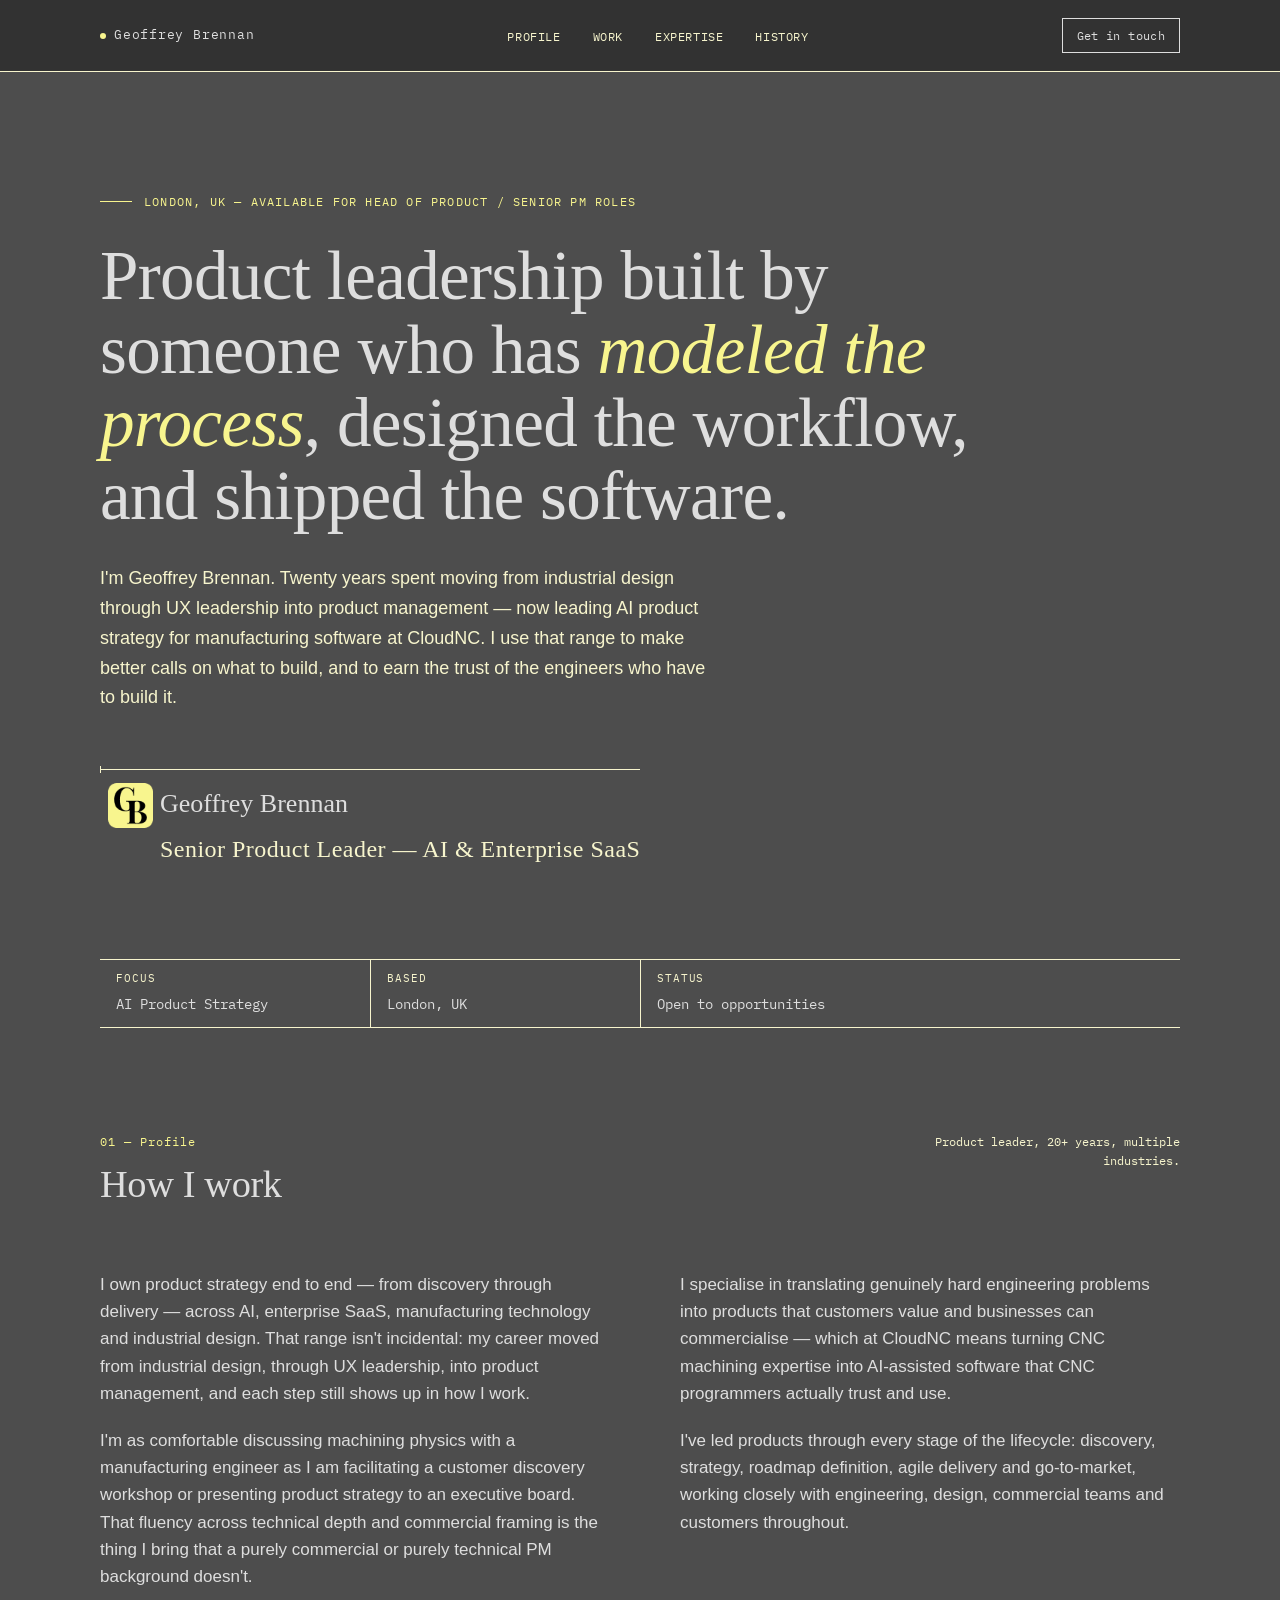
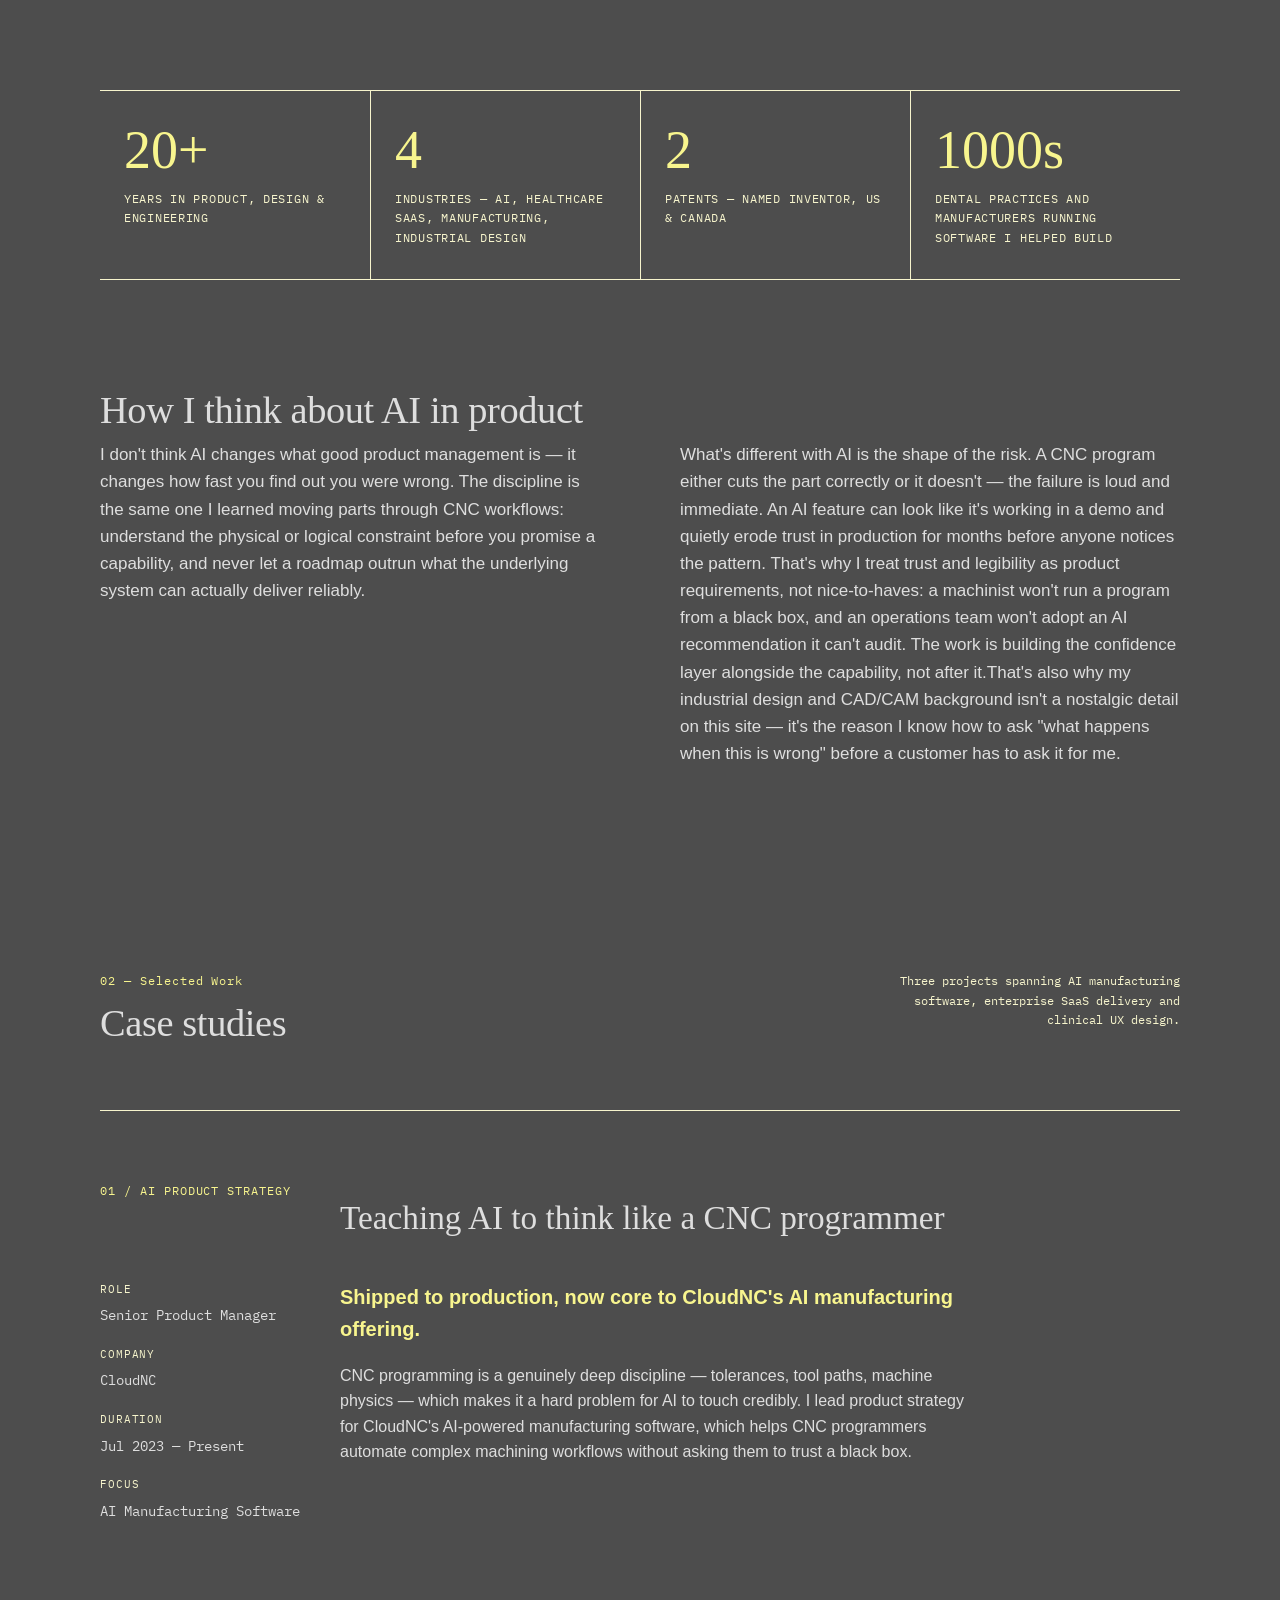
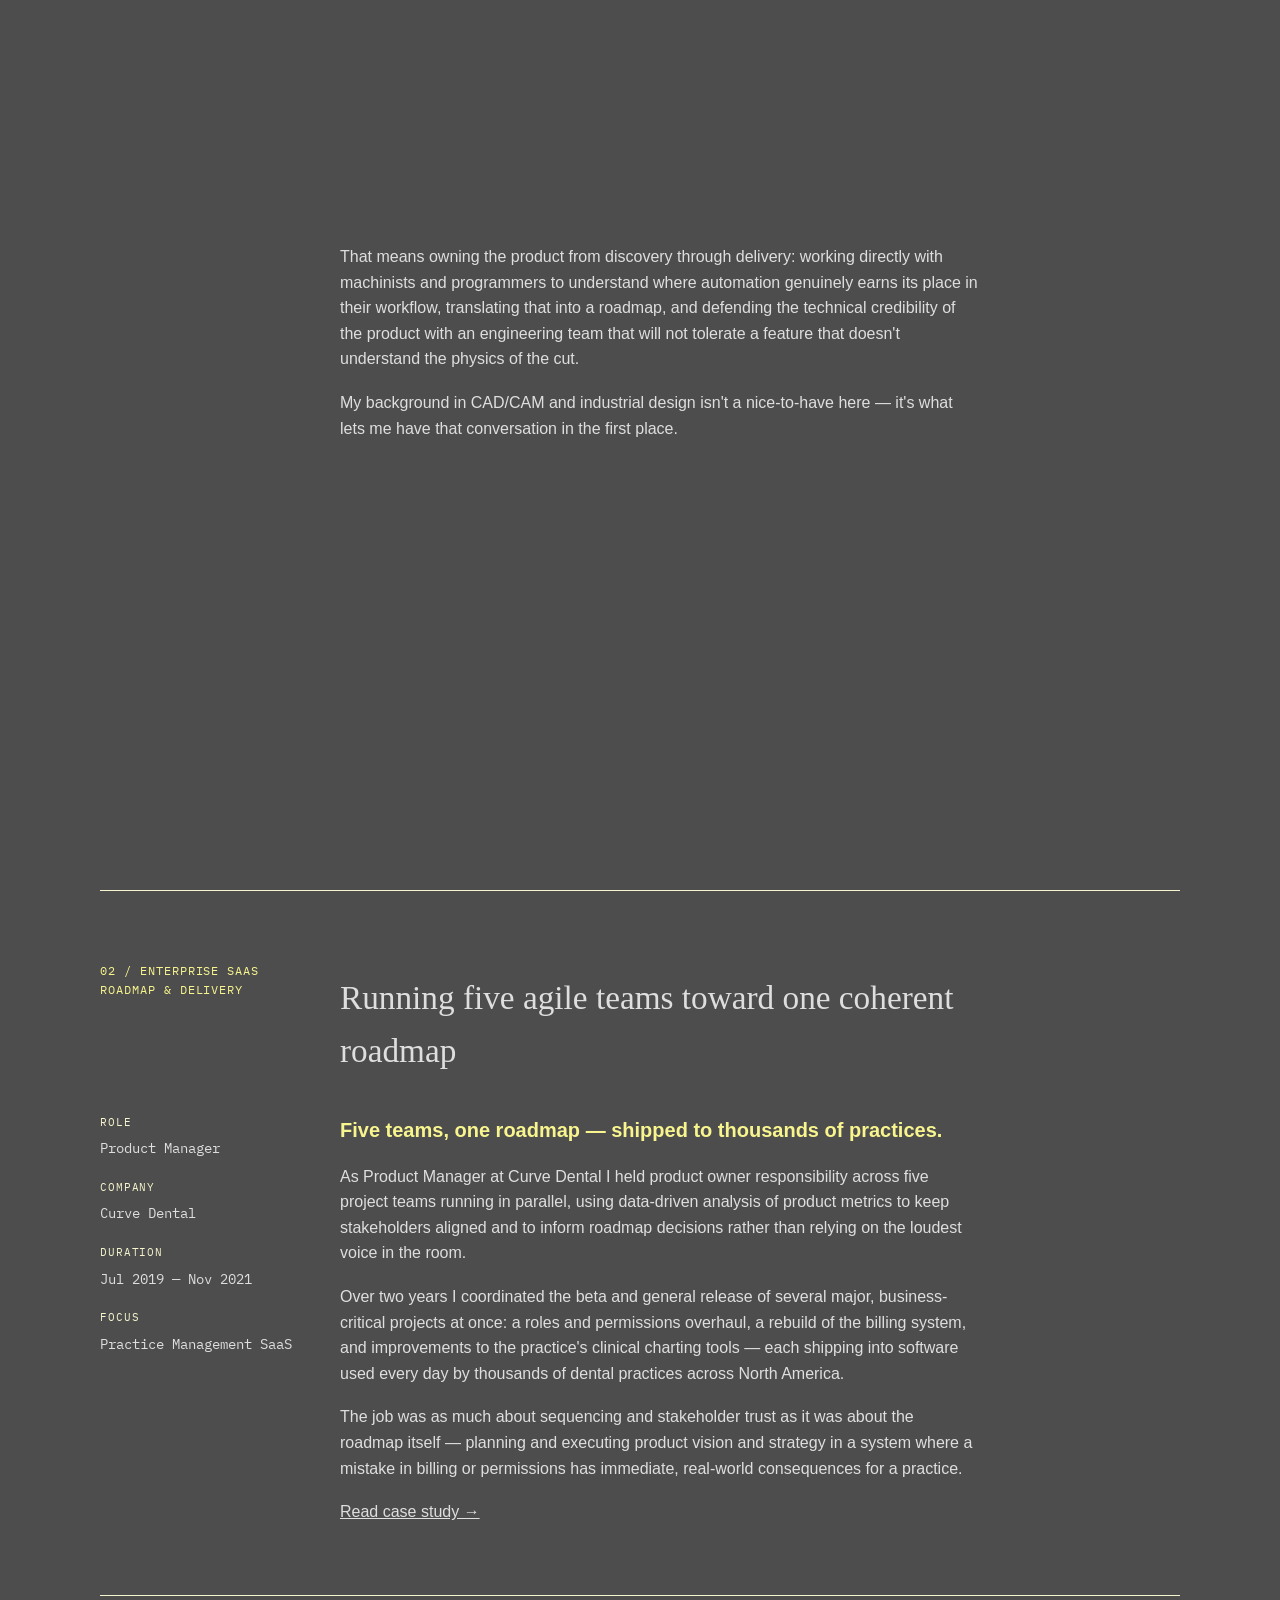
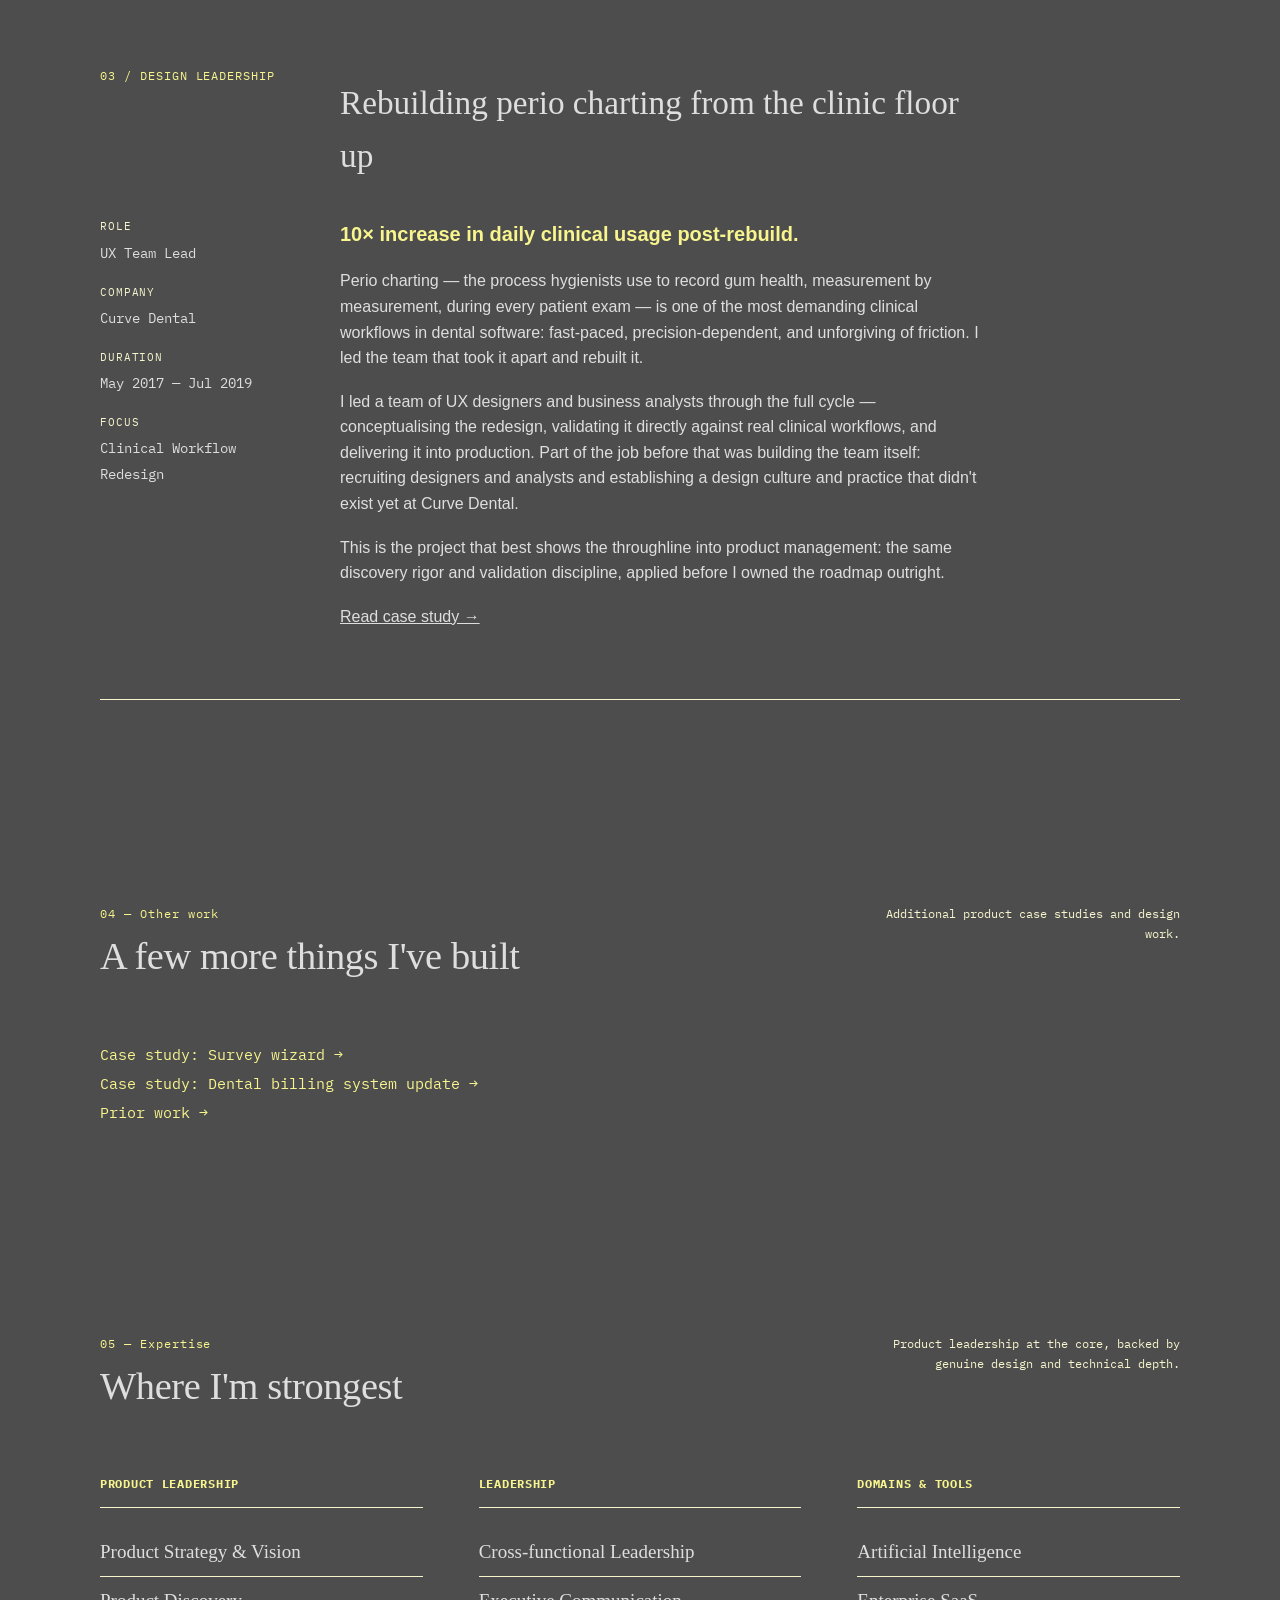
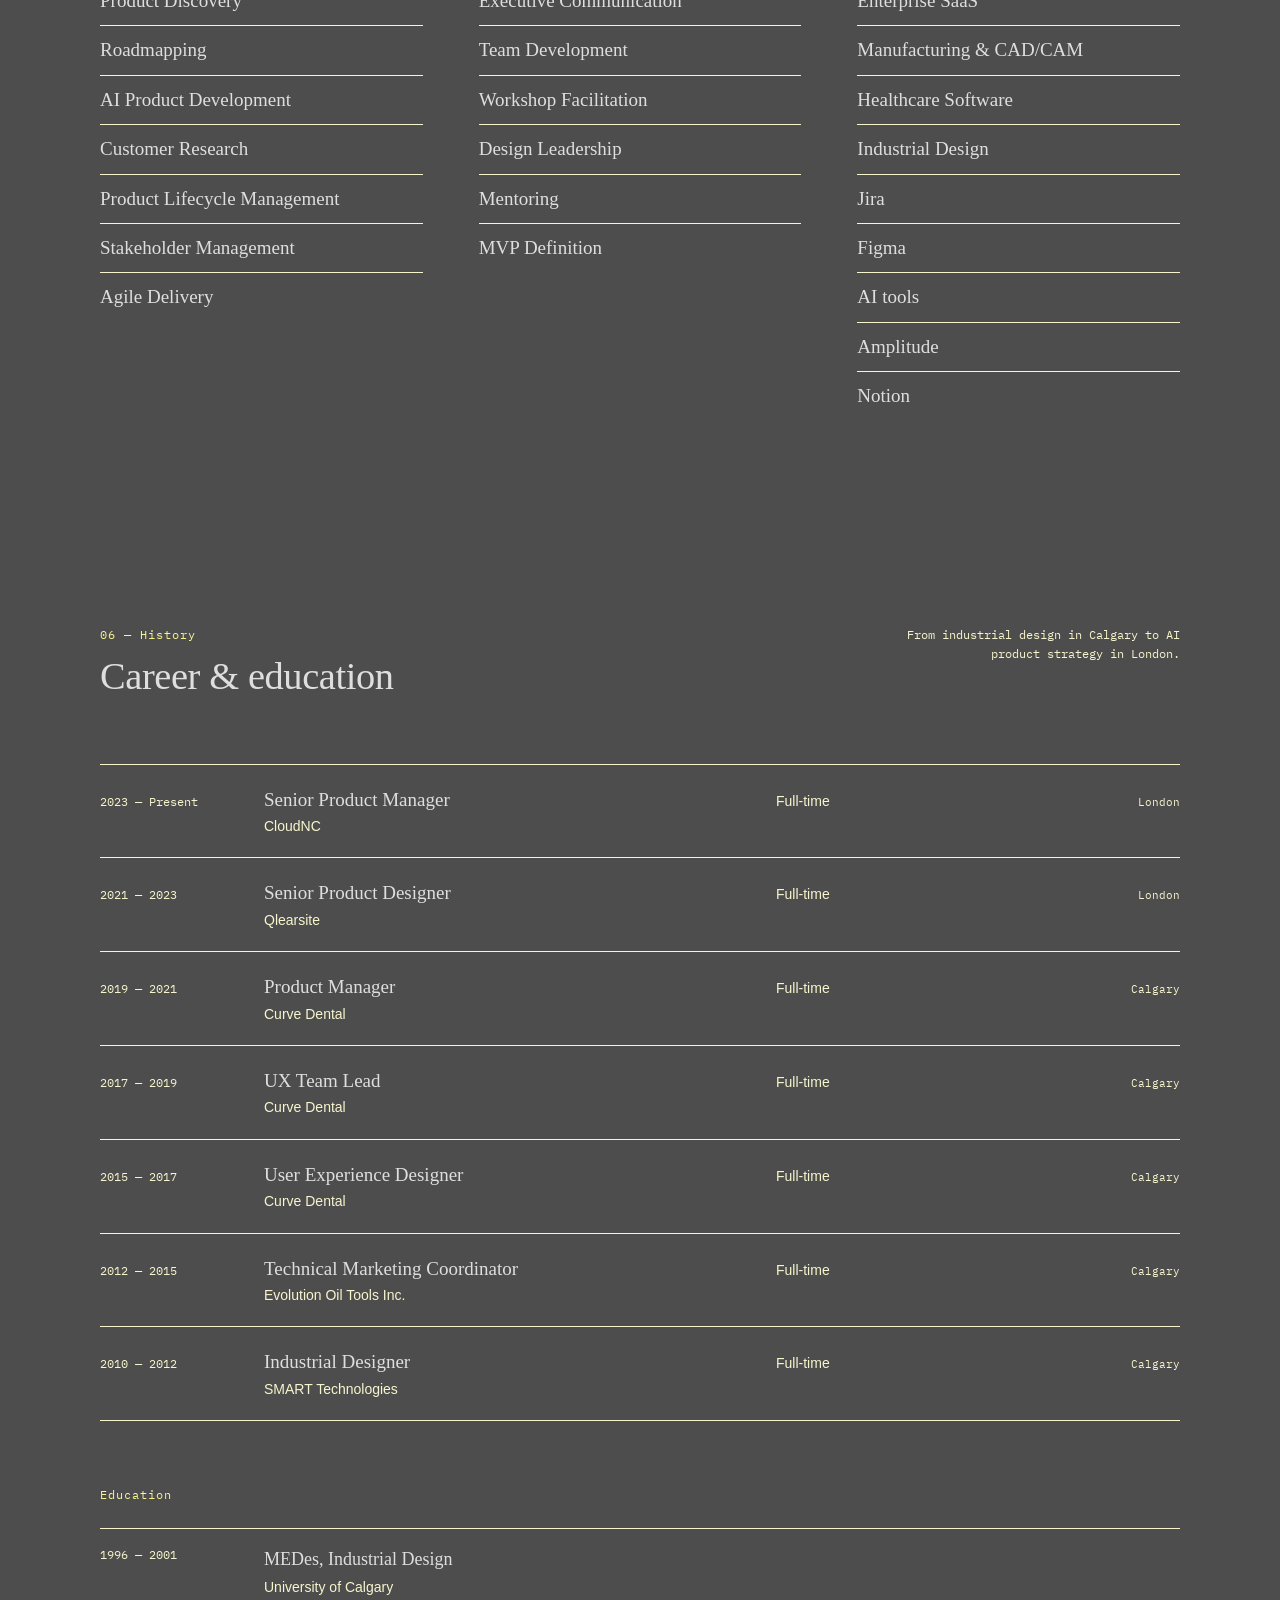
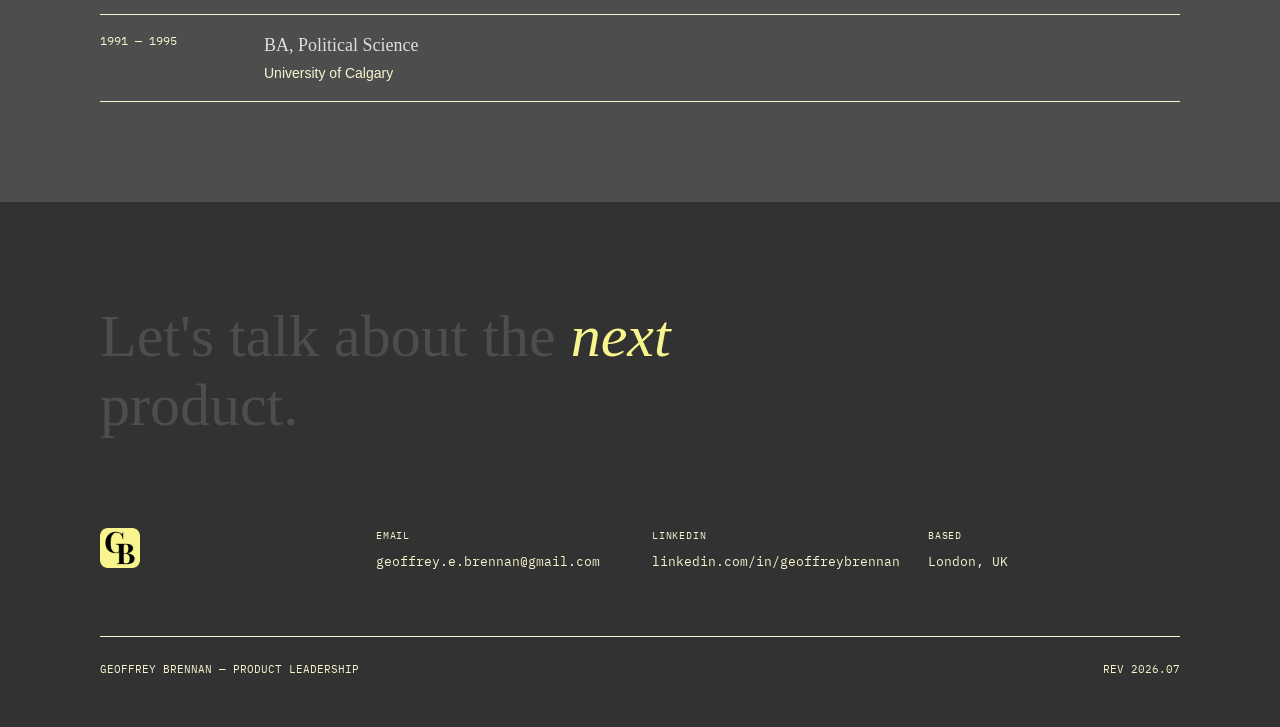
==== commit 36581ebd: "Icon" ====
--- a/index.html
+++ b/index.html
@@ -4,6 +4,7 @@
 <meta charset="UTF-8">
 <meta name="viewport" content="width=device-width, initial-scale=1.0">
 <title>Geoffrey Brennan — Product Leadership</title>
+<link rel="icon" type="image/x-icon" href="images/GB-icon.ico">
 <meta name="description" content="Geoffrey Brennan — Senior Product Leader building AI products for complex technical industries. 20+ years across industrial design, UX leadership and product management.">
 <link rel="preconnect" href="https://fonts.googleapis.com">
 <link rel="preconnect" href="https://fonts.gstatic.com" crossorigin>
@@ -34,8 +35,13 @@
     <p class="hero-sub">I'm Geoffrey Brennan. Twenty years spent moving from industrial design through UX leadership into product management — now leading AI product strategy for manufacturing software at CloudNC. I use that range to make better calls on what to build, and to earn the trust of the engineers who have to build it.</p>
     <div class="hero-meta">
       <div class="dim-line">
-        <div class="hero-name">Geoffrey Brennan</div>
-        <div class="hero-title">Senior Product Leader — AI &amp; Enterprise SaaS</div>
+        <div>
+          <img src="images/GB-icon.png" alt="Geoffrey Brennan" width="50px" height="50px";">
+        </div>
+        <div>
+          <div class="hero-name">Geoffrey Brennan</div>
+          <div class="hero-title">Senior Product Leader — AI &amp; Enterprise SaaS</div>
+        </div>
       </div>
     </div>
   </section>
@@ -363,6 +369,9 @@
   <div class="wrap">
     <h2 class="footer-title">Let's talk about the <em>next</em> product.</h2>
     <div class="footer-contacts">
+      <div>
+          <img src="images/GB-icon.png" alt="Geoffrey Brennan" width="40px" height="40px";">
+        </div>
       <div>
         <span class="fc-label">Email</span>
         <a href="mailto:geoffrey.e.brennan@gmail.com">geoffrey.e.brennan@gmail.com</a>
--- a/styles.css
+++ b/styles.css
@@ -1,12 +1,13 @@
 :root {
-  --paper: #f2f7ff;
+  --paper: #4D4D4D;
   --paper-alt: #d8e3f7;
-  --ink: #1C1B19;
-  --muted: #6E6A61;
-  --rule: #D8D2C3;
-  --accent: #2E4057;
-  --accent-soft: #EC9464;
-  --brass: #c57d56;
+  --header: #323232;
+  --ink: #DEDEDE;
+  --muted: #f7f5cd;
+  --rule: #f7f5cd;
+  --accent: #F8F58E ;
+  --accent-soft: #f7f5cd;
+  --brass: #F8F58E;
   --font-display: 'Playfair Display', serif;
   --font-body: 'Open Sans', -apple-system, BlinkMacSystemFont, 'Segoe UI', sans-serif;
   --font-mono: 'IBM Plex Mono', 'SFMono-Regular', Consolas, monospace;
@@ -71,7 +72,7 @@
   position: sticky;
   top: 0;
   z-index: 50;
-  background: #d8e3f7;
+  background: var(--header);
   backdrop-filter: blur(6px);
   border-bottom: 1px solid var(--rule);
 }
@@ -200,12 +201,13 @@
 
 .hero-name {
   font-family: var(--font-display);
-  font-size: 22px;
+  font-size: 26px;
 }
 
 .hero-title {
-  font-family: var(--font-mono);
-  font-size: 12px;
+  font-family: var(--font-display);
+  font-size: 24px;
+  font-weight: 400;
   color: var(--muted);
   margin-top: 6px;
   letter-spacing: 0.02em;
@@ -214,6 +216,7 @@
 .dim-line {
   position: relative;
   padding-top: 14px;
+  display: flex;
 }
 
 .dim-line::before {
@@ -237,7 +240,7 @@
 }
 
 section { padding: 100px 0; }
-.section-rule { border-top: 1px solid var(--rule); }
+/*.section-rule { border-top: 1px solid var(--rule); } */
 
 .section-head {
   display: flex;
@@ -257,7 +260,7 @@
 
 h2.section-title {
   font-family: var(--font-display);
-  font-weight: 600;
+  font-weight: 500;
   font-size: clamp(28px, 3vw, 40px);
   letter-spacing: -0.01em;
 }
@@ -266,7 +269,7 @@
   font-family: var(--font-mono);
   font-size: 12px;
   color: var(--muted);
-  max-width: 260px;
+  max-width: 300px;
   text-align: right;
 }
 
@@ -285,6 +288,8 @@
  
   width: 75%;
   max-width: 600px;
+  margin-top: 32px;
+  margin-bottom: 32px;
 }
 
 @media (max-width: 700px) {
@@ -392,21 +397,26 @@
 }
 
 .case-body {
-  display: grid;
-  grid-template-columns: 200px minmax(0, 1fr);
-  column-gap: 40px;
-  row-gap: 0;
-  align-items: start;
+  display: flex;
+  gap: 40px;
+  align-items: flex-start;
+  flex-wrap: wrap;
 }
 
 @media (max-width: 700px) {
-  .case-body { grid-template-columns: 1fr; column-gap: 0; row-gap: 24px; }
+  .case-body { flex-direction: column; gap: 24px; }
 }
 
 .case-tb {
   display: flex;
   flex-direction: column;
   gap: 18px;
+  flex: 0 0 200px;
+  min-width: 200px;
+}
+
+.case-copy {
+  flex: 1 1 0;
 }
 
 .case-tb .tb-item .tb-label {
@@ -430,7 +440,7 @@
 }
 
 .case-stat-line p {
-  font-size: 16px !important;
+  font-size: 20px !important;
   color: var(--brass) !important;
   max-width: 640px !important;
   margin-bottom: 18px !important;
@@ -565,7 +575,7 @@
 }
 
 footer {
-  background: var(--ink);
+  background: var(--header);
   color: var(--paper);
   padding: 100px 0 48px;
 }
@@ -579,20 +589,19 @@
   line-height: 1.15;
 }
 
-h2.footer-title em { font-style: italic; color: #d8e3f7; }
+h2.footer-title em { font-style: italic; color: var(--accent); }
 .footer-contacts {
   margin-top: 56px;
   display: grid;
   grid-template-columns: repeat(4, 1fr);
   gap: 24px;
-  border-top: 1px solid #3A3835;
   padding-top: 32px;
 }
 
 .footer-contacts a, .footer-contacts span {
   font-family: var(--font-mono);
   font-size: 13px;
-  color: #C9C4B8;
+  color: var(--accent-soft);
   text-decoration: none;
   display: block;
 }
@@ -601,7 +610,7 @@
   font-size: 10px;
   letter-spacing: 0.08em;
   text-transform: uppercase;
-  color: #6E6A61;
+  color: var(--muted);
   margin-bottom: 8px;
 }
 
@@ -614,12 +623,12 @@
 .footer-bottom {
   margin-top: 64px;
   padding-top: 24px;
-  border-top: 1px solid #3A3835;
+  border-top: 1px solid var(--rule);
   display: flex;
   justify-content: space-between;
   font-family: var(--font-mono);
   font-size: 11px;
-  color: #6E6A61;
+  color: var(--muted);
   flex-wrap: wrap;
   gap: 12px;
 }
@@ -715,11 +724,11 @@
 }
 
 .case-study-page section { padding: 56px 0; }
-.case-study-page .section-rule { border-top: 1px solid var(--rule); }
+/*.case-study-page .section-rule { border-top: 1px solid var(--rule); } */
 
 .case-study-page .eyebrow {
   font-family: var(--font-mono);
-  font-size: 11px;
+  font-size: 13px;
   letter-spacing: 0.08em;
   text-transform: uppercase;
   color: var(--brass);
@@ -777,8 +786,8 @@
 .case-study-page ul.detail-list li:first-child { border-top: 1px solid var(--rule); }
 
 .case-study-page .pullquote {
-  background: var(--ink);
-  color: var(--paper);
+  background: var(--header);
+  color: var(--accent-soft);
   padding: 56px 40px;
   margin: 0;
 }
@@ -792,7 +801,6 @@
   font-size: clamp(22px, 3.2vw, 32px);
   line-height: 1.3;
   max-width: 720px;
-  color: var(--paper);
 }
 
 .case-study-page .specsheet {
@@ -849,7 +857,7 @@
 }
 
 .case-study-page footer {
-  background: var(--ink);
+  background: var(--header);
   color: var(--paper);
   padding: 64px 0 48px;
 }
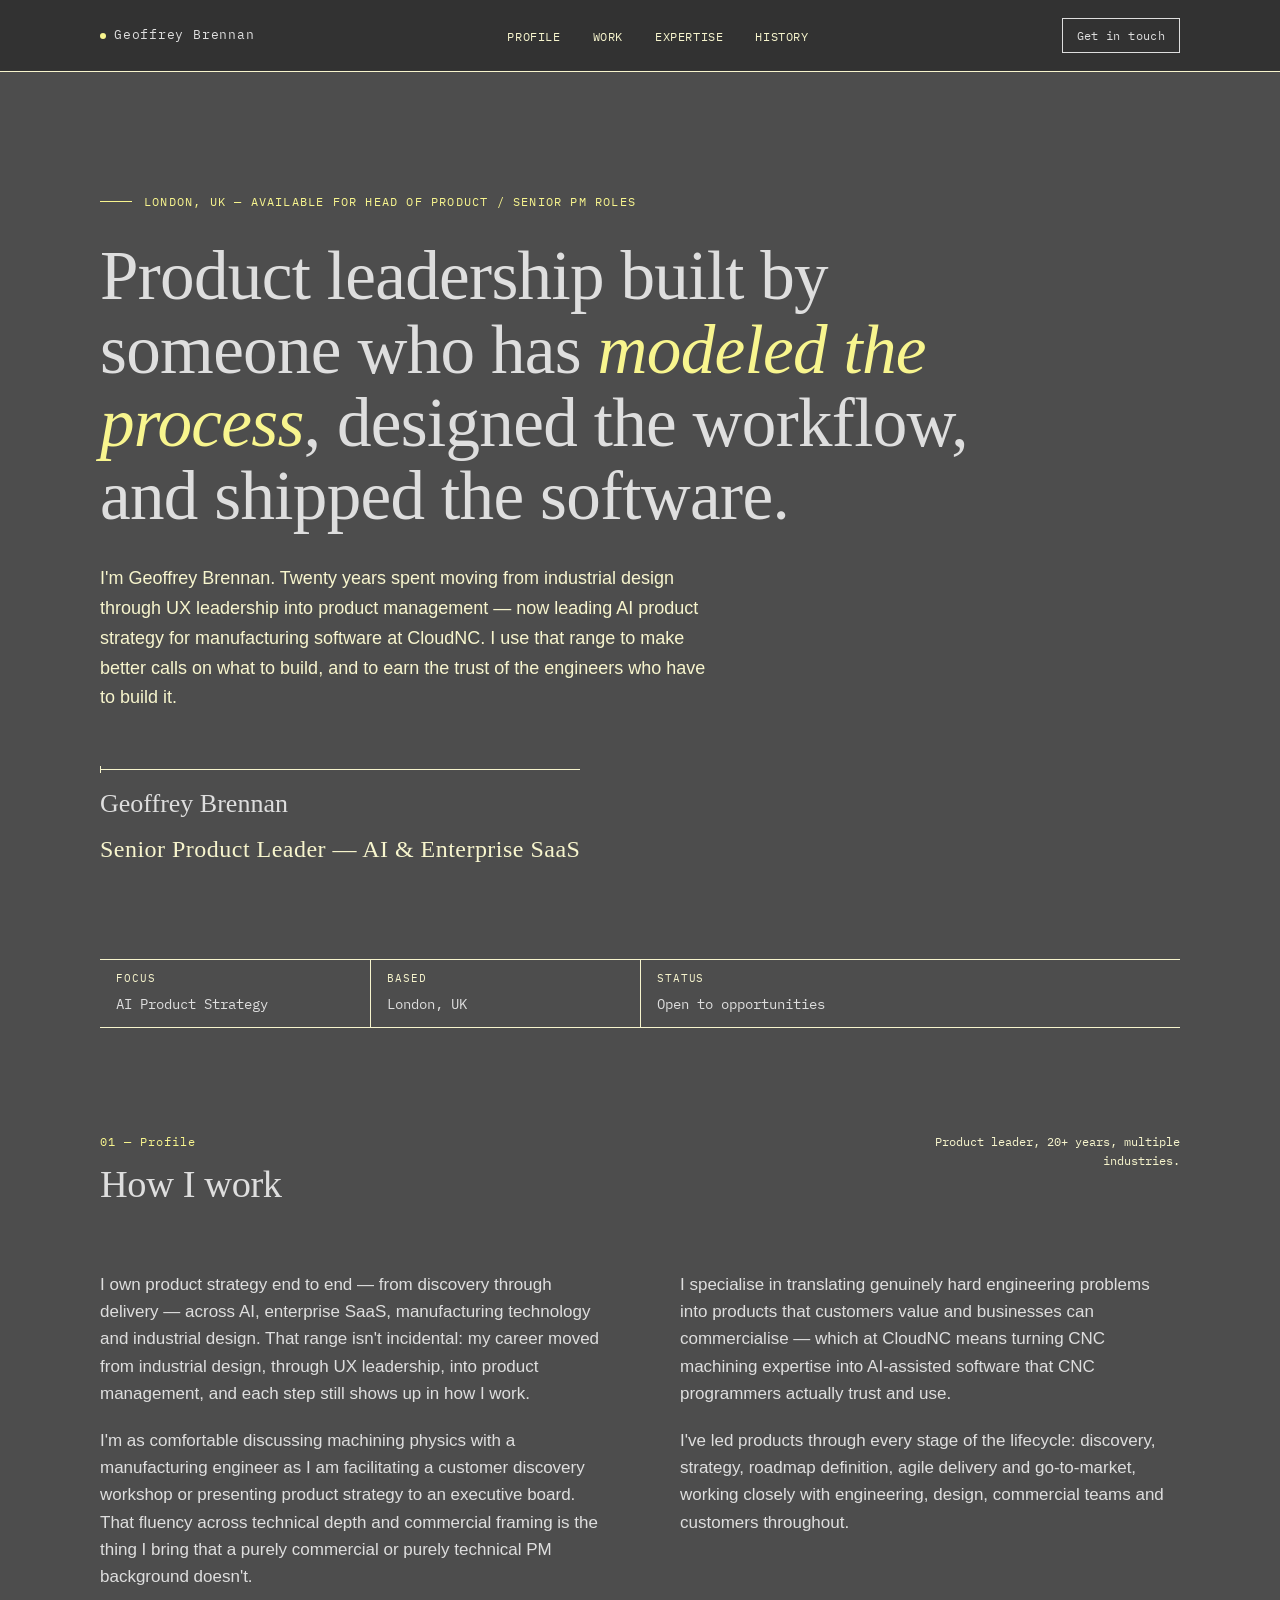
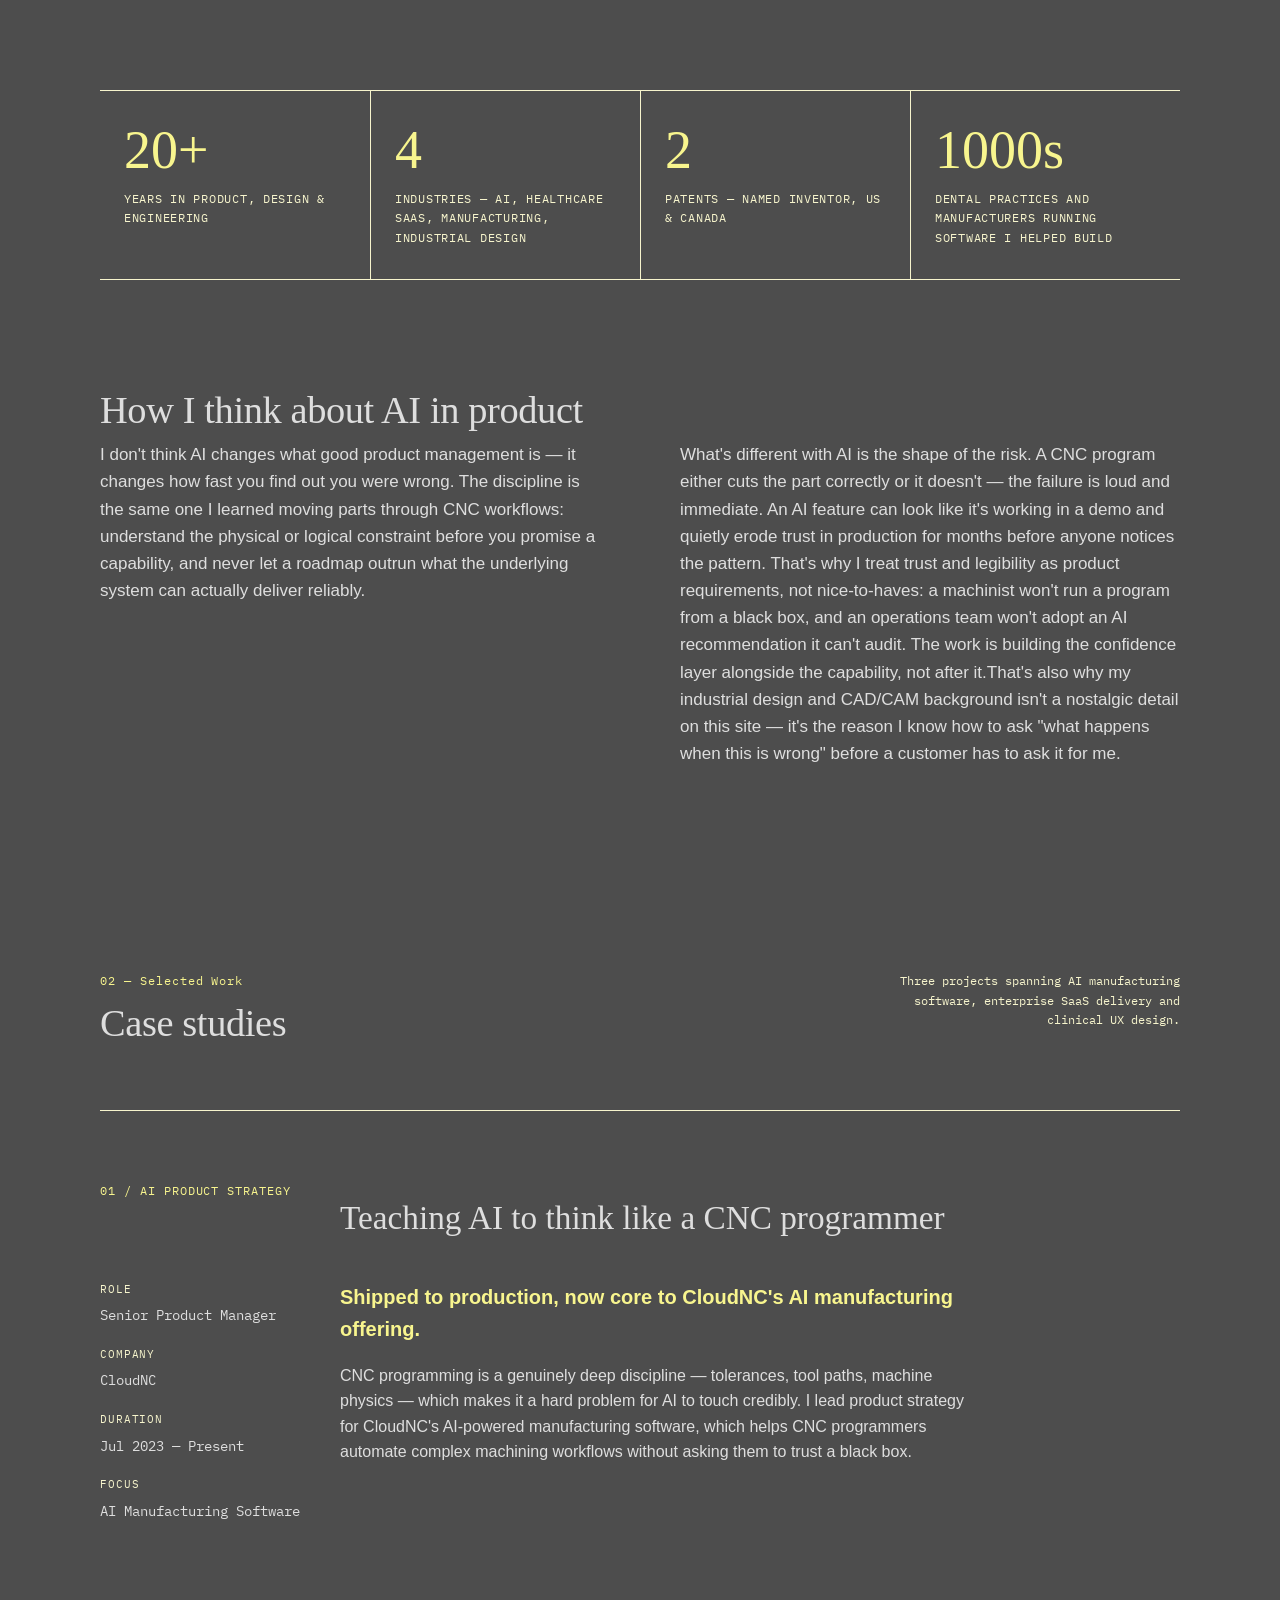
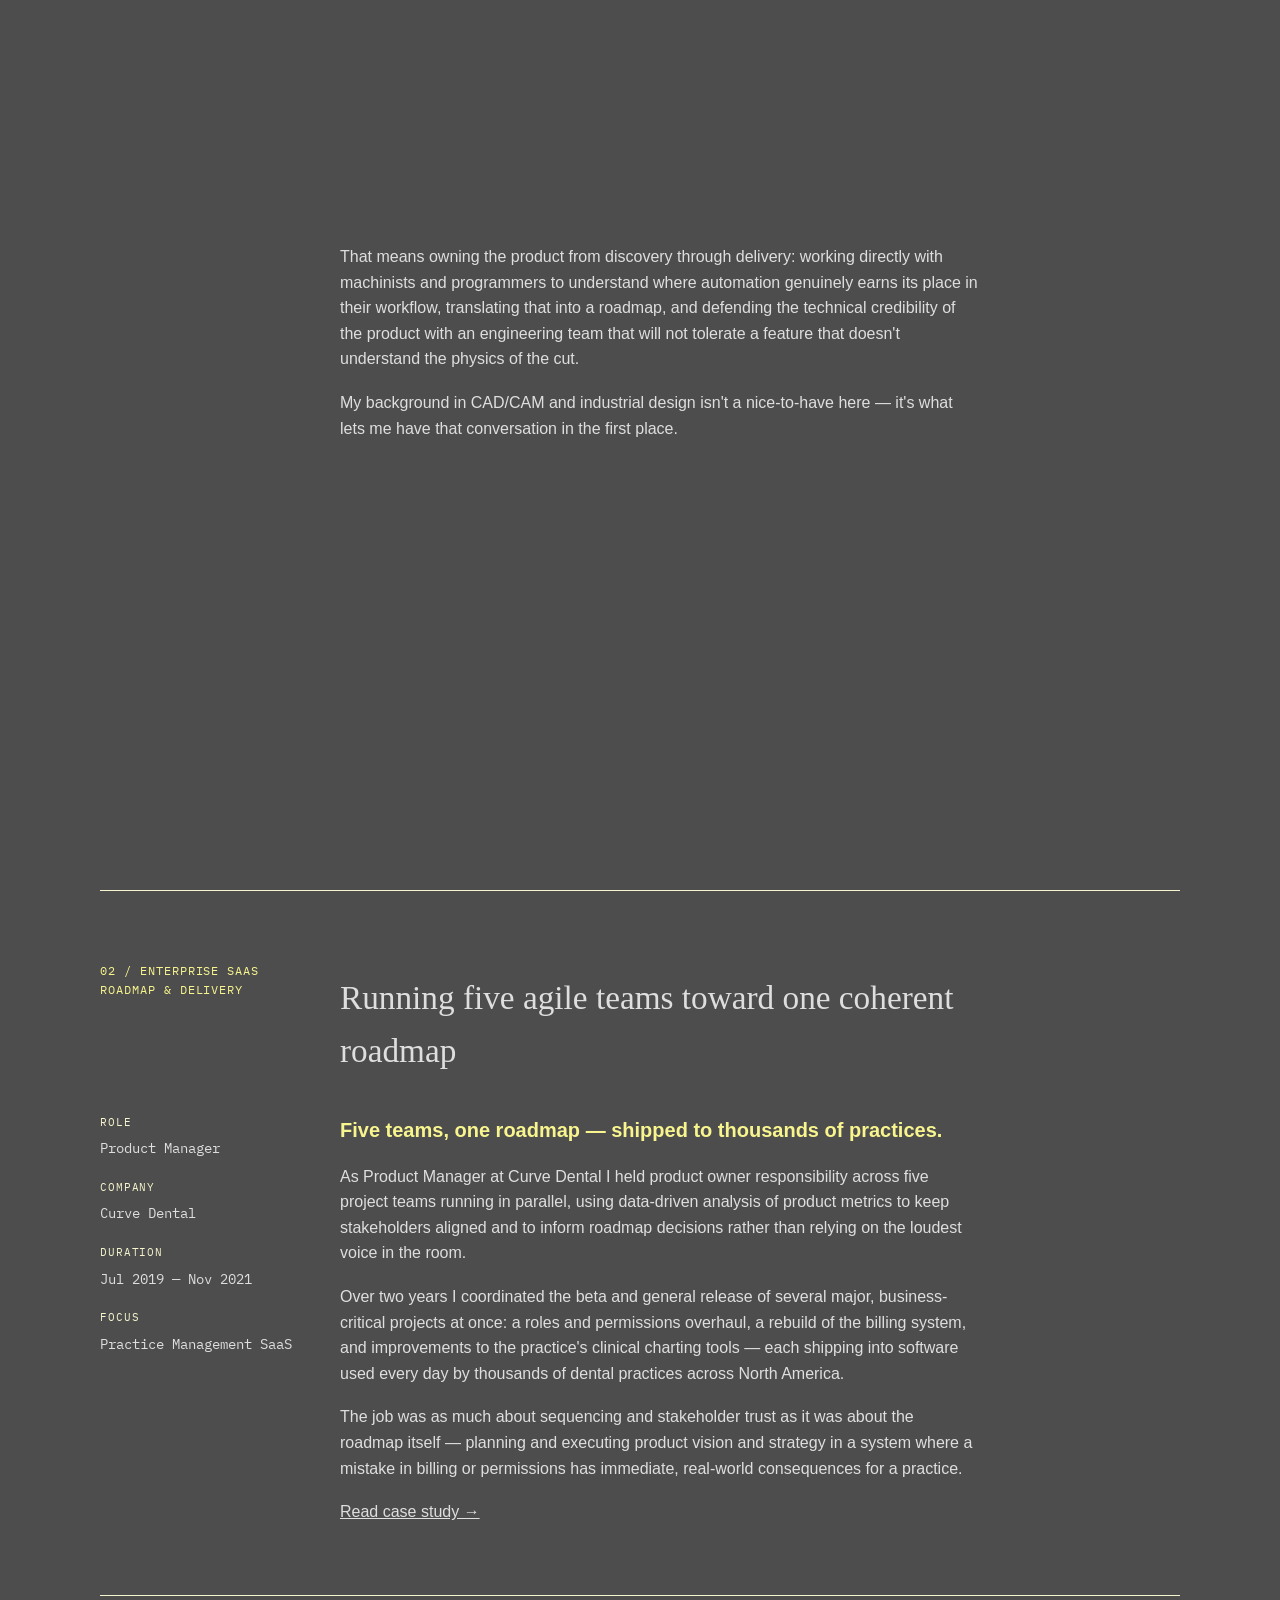
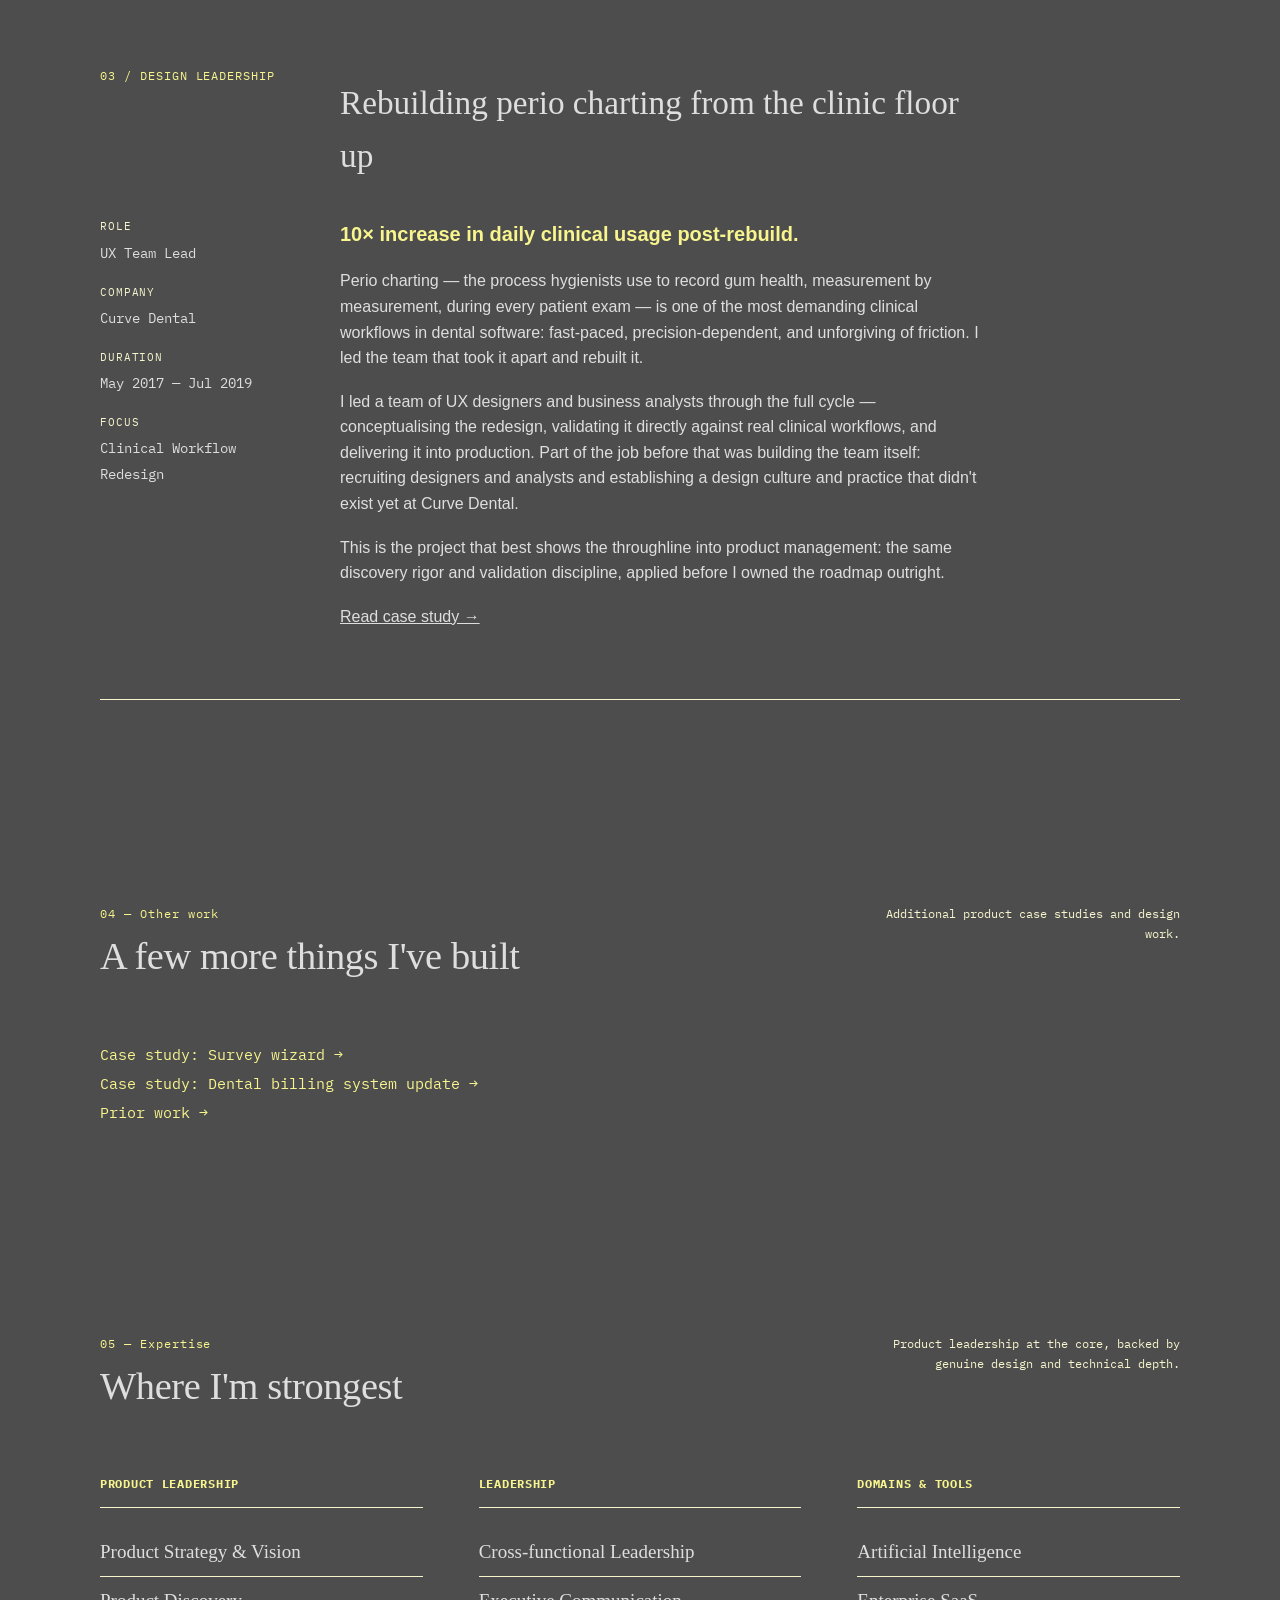
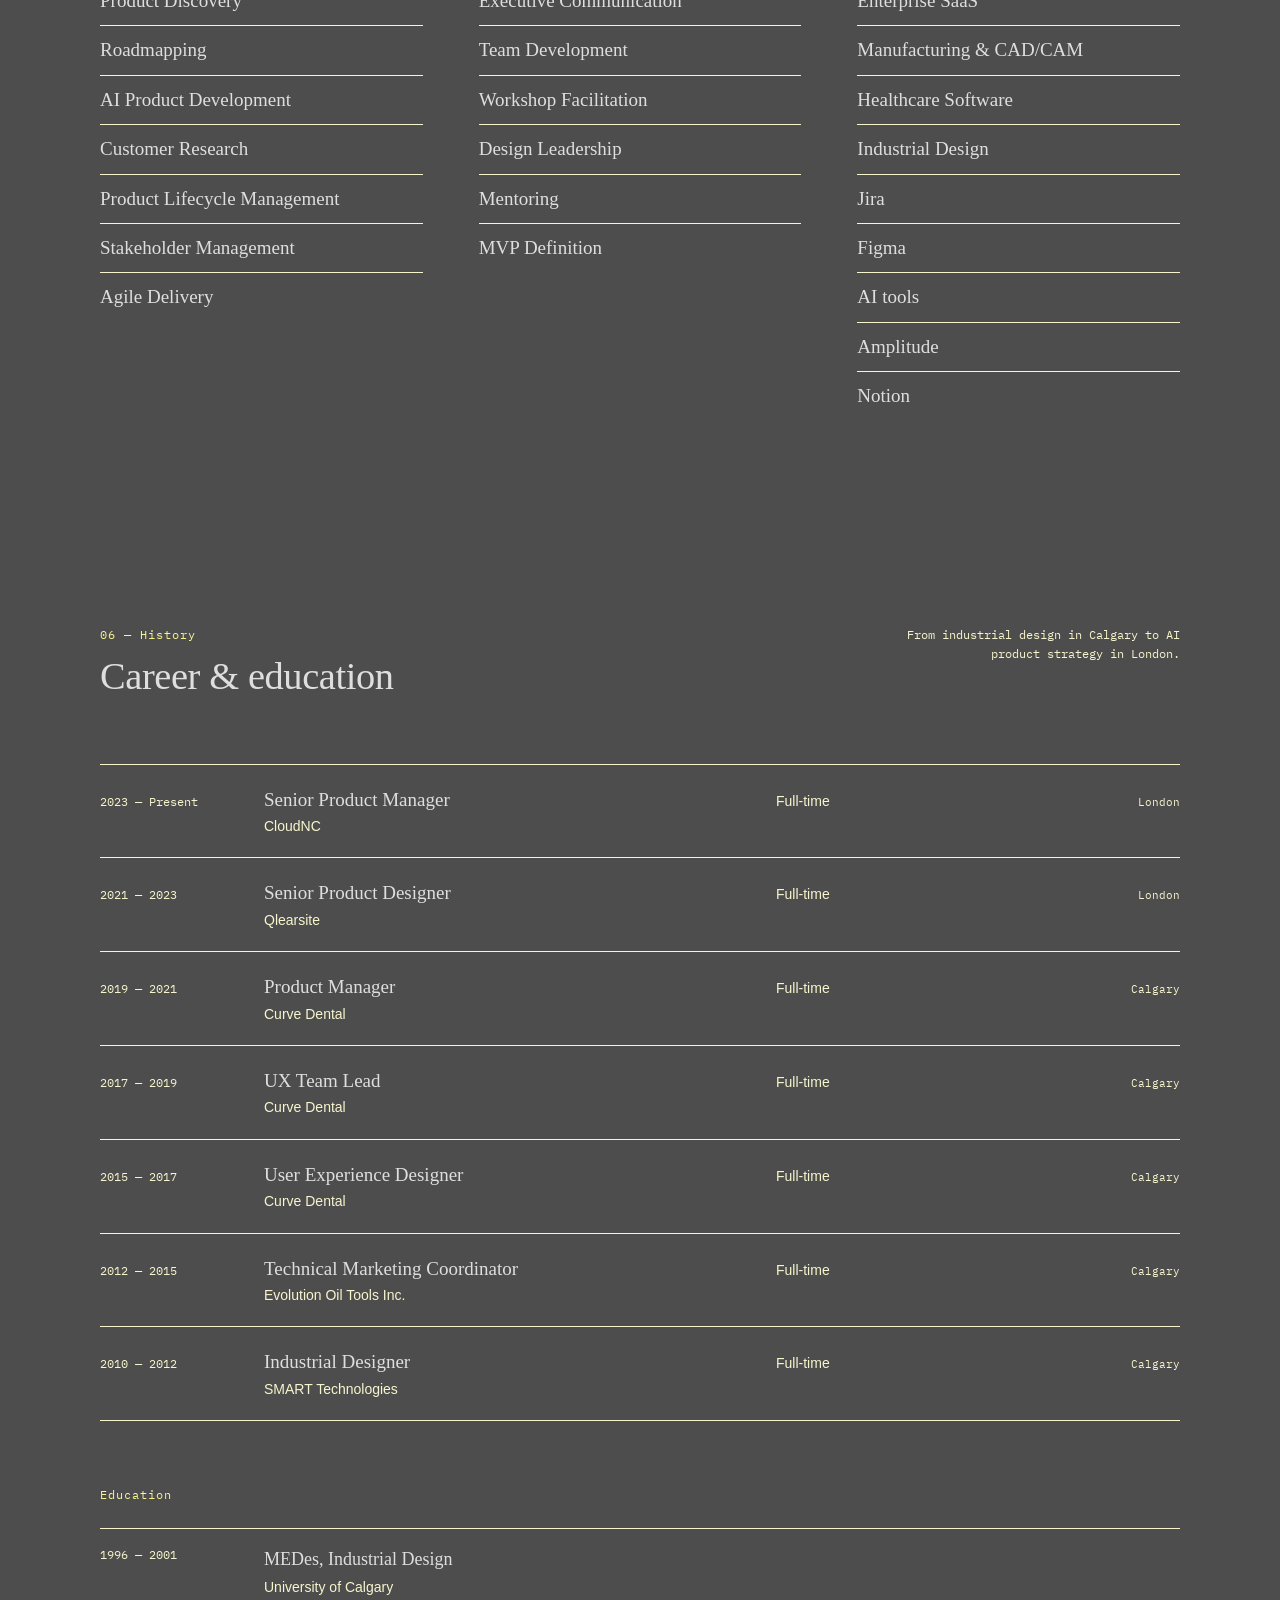
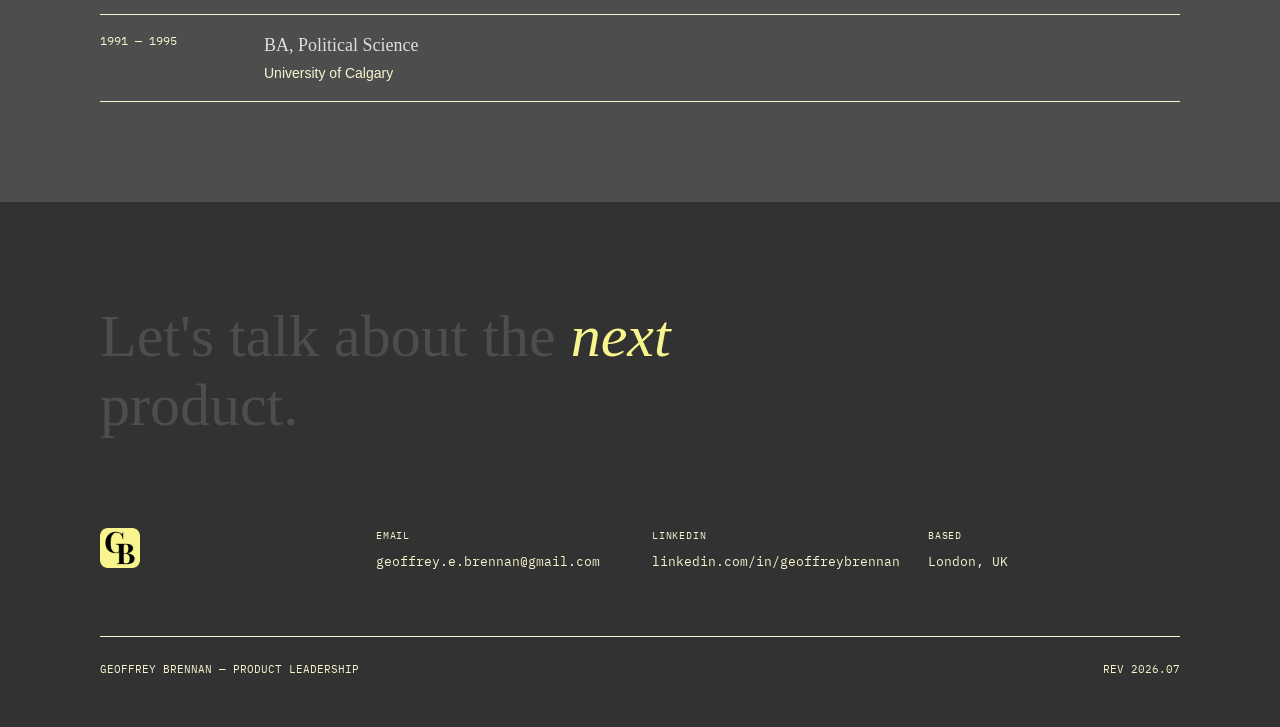
==== commit 7dfc1195: "icon fix" ====
--- a/index.html
+++ b/index.html
@@ -35,9 +35,7 @@
     <p class="hero-sub">I'm Geoffrey Brennan. Twenty years spent moving from industrial design through UX leadership into product management — now leading AI product strategy for manufacturing software at CloudNC. I use that range to make better calls on what to build, and to earn the trust of the engineers who have to build it.</p>
     <div class="hero-meta">
       <div class="dim-line">
-        <div>
-          <img src="images/GB-icon.png" alt="Geoffrey Brennan" width="50px" height="50px";">
-        </div>
+        
         <div>
           <div class="hero-name">Geoffrey Brennan</div>
           <div class="hero-title">Senior Product Leader — AI &amp; Enterprise SaaS</div>
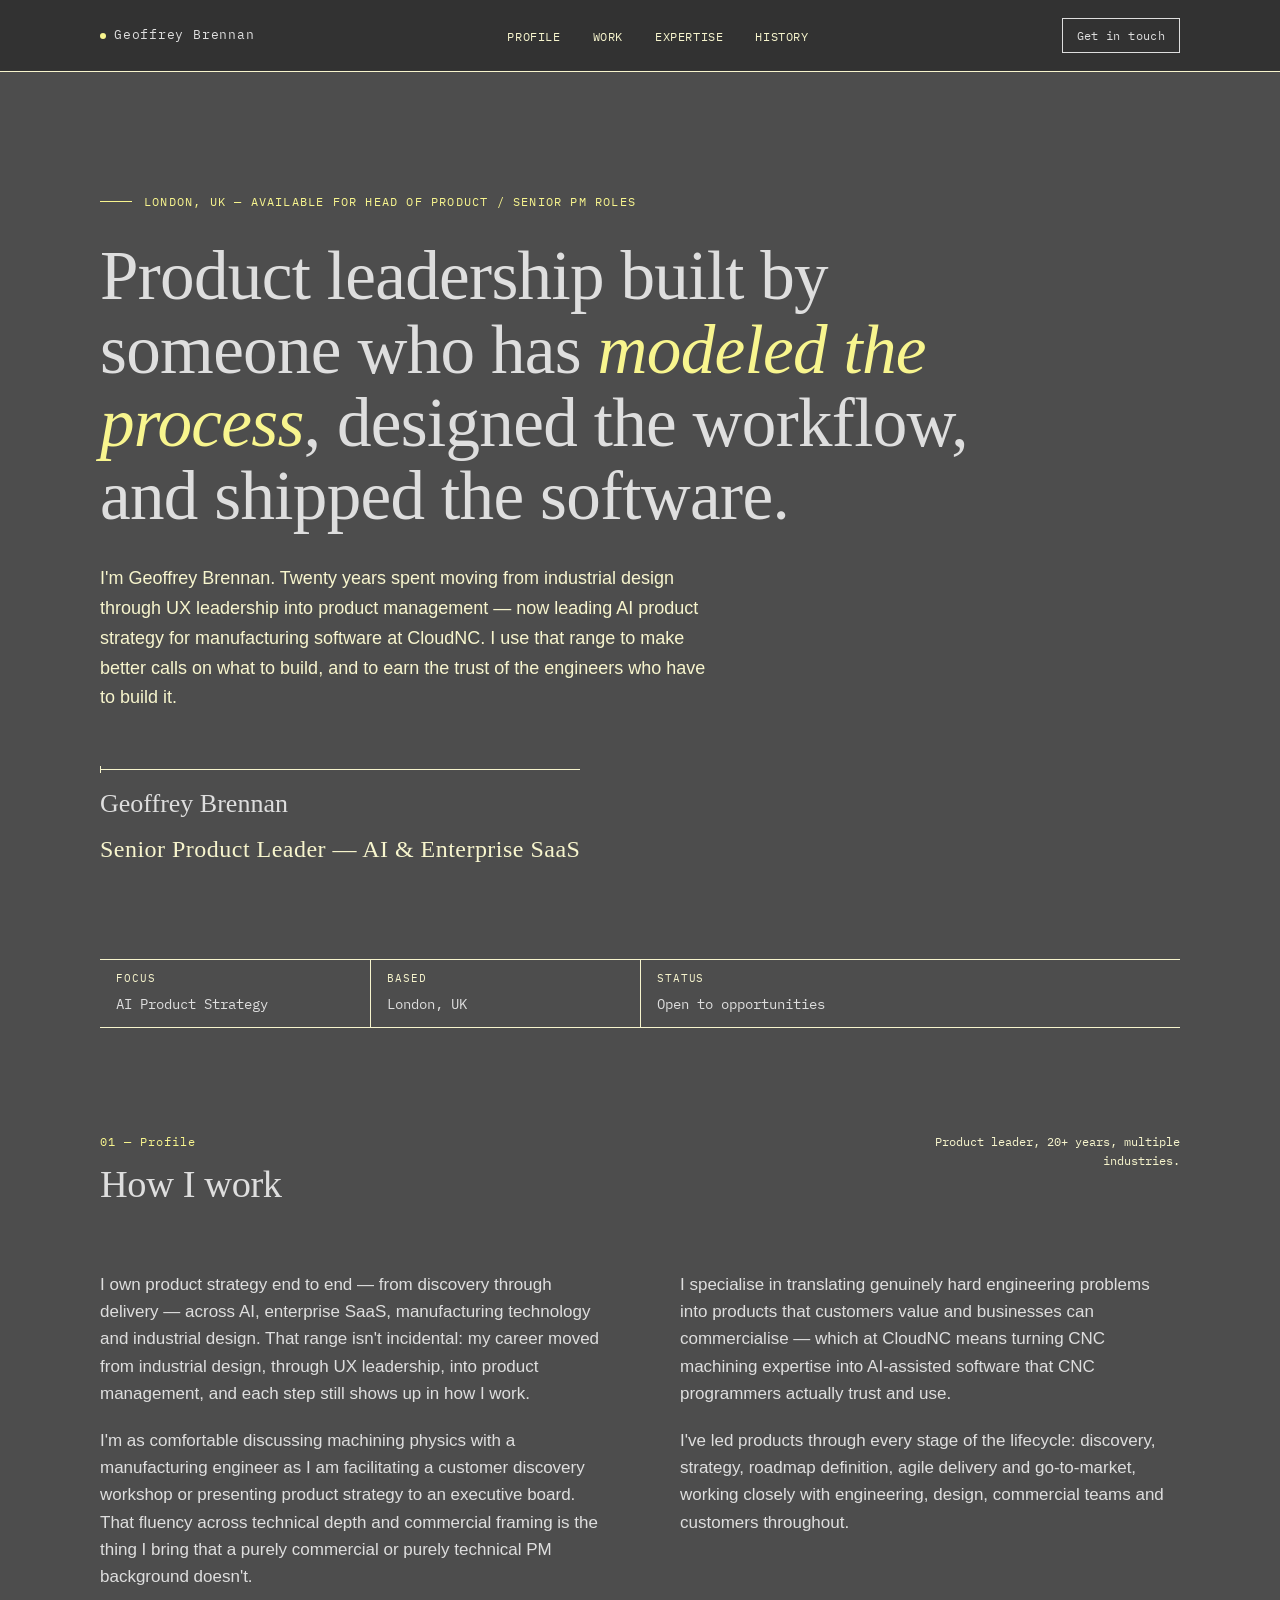
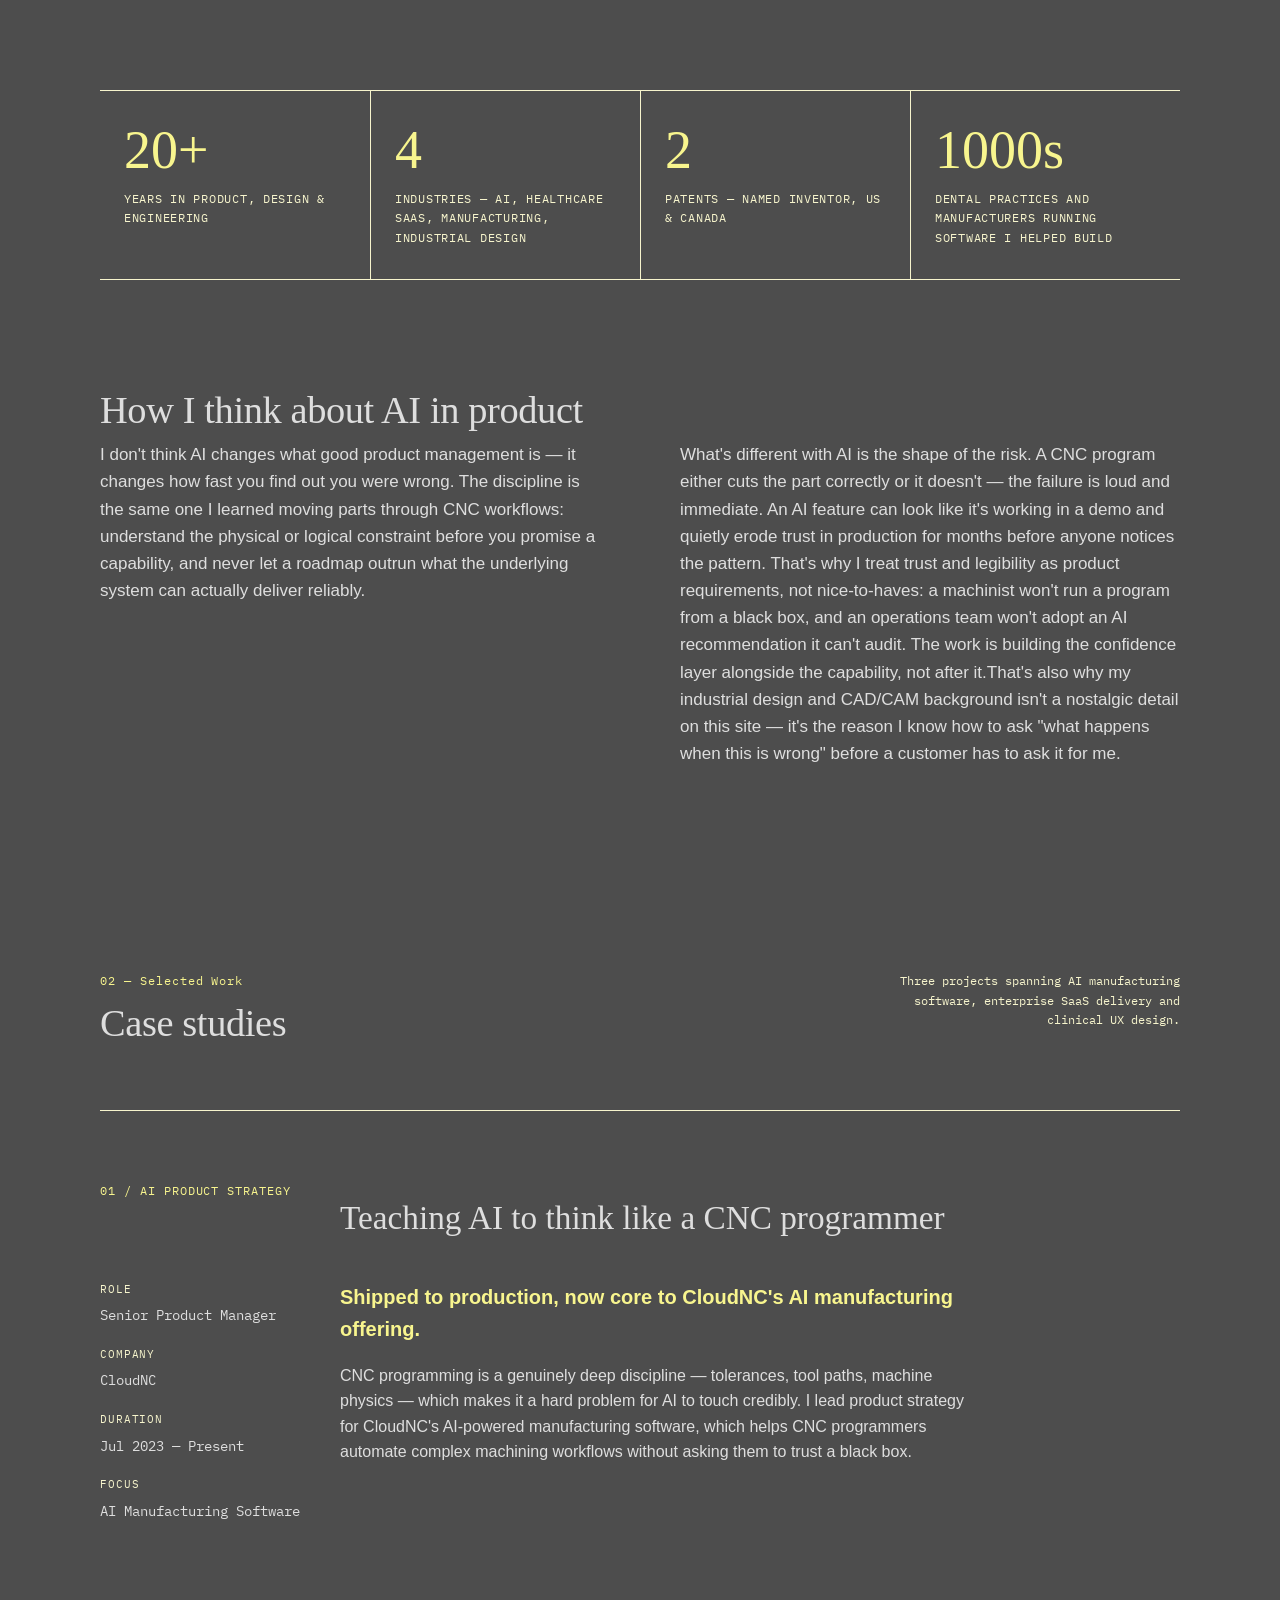
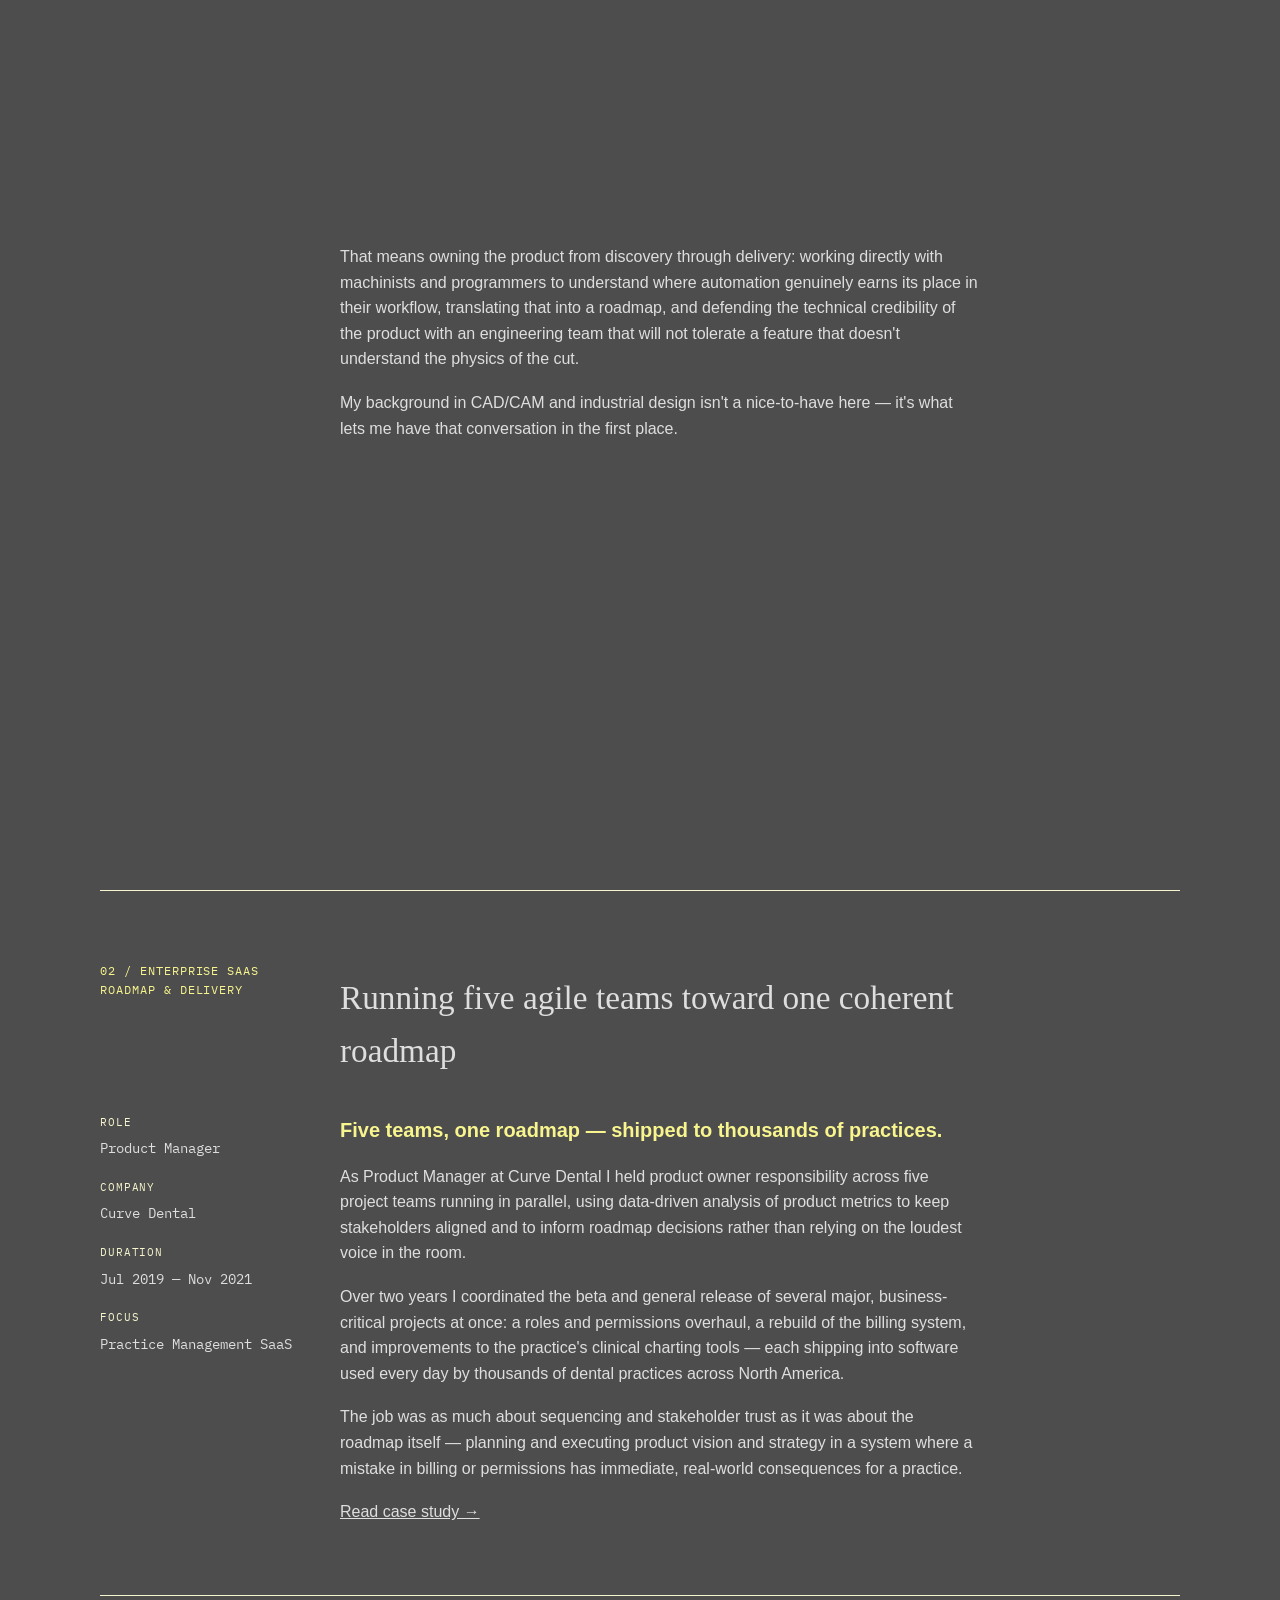
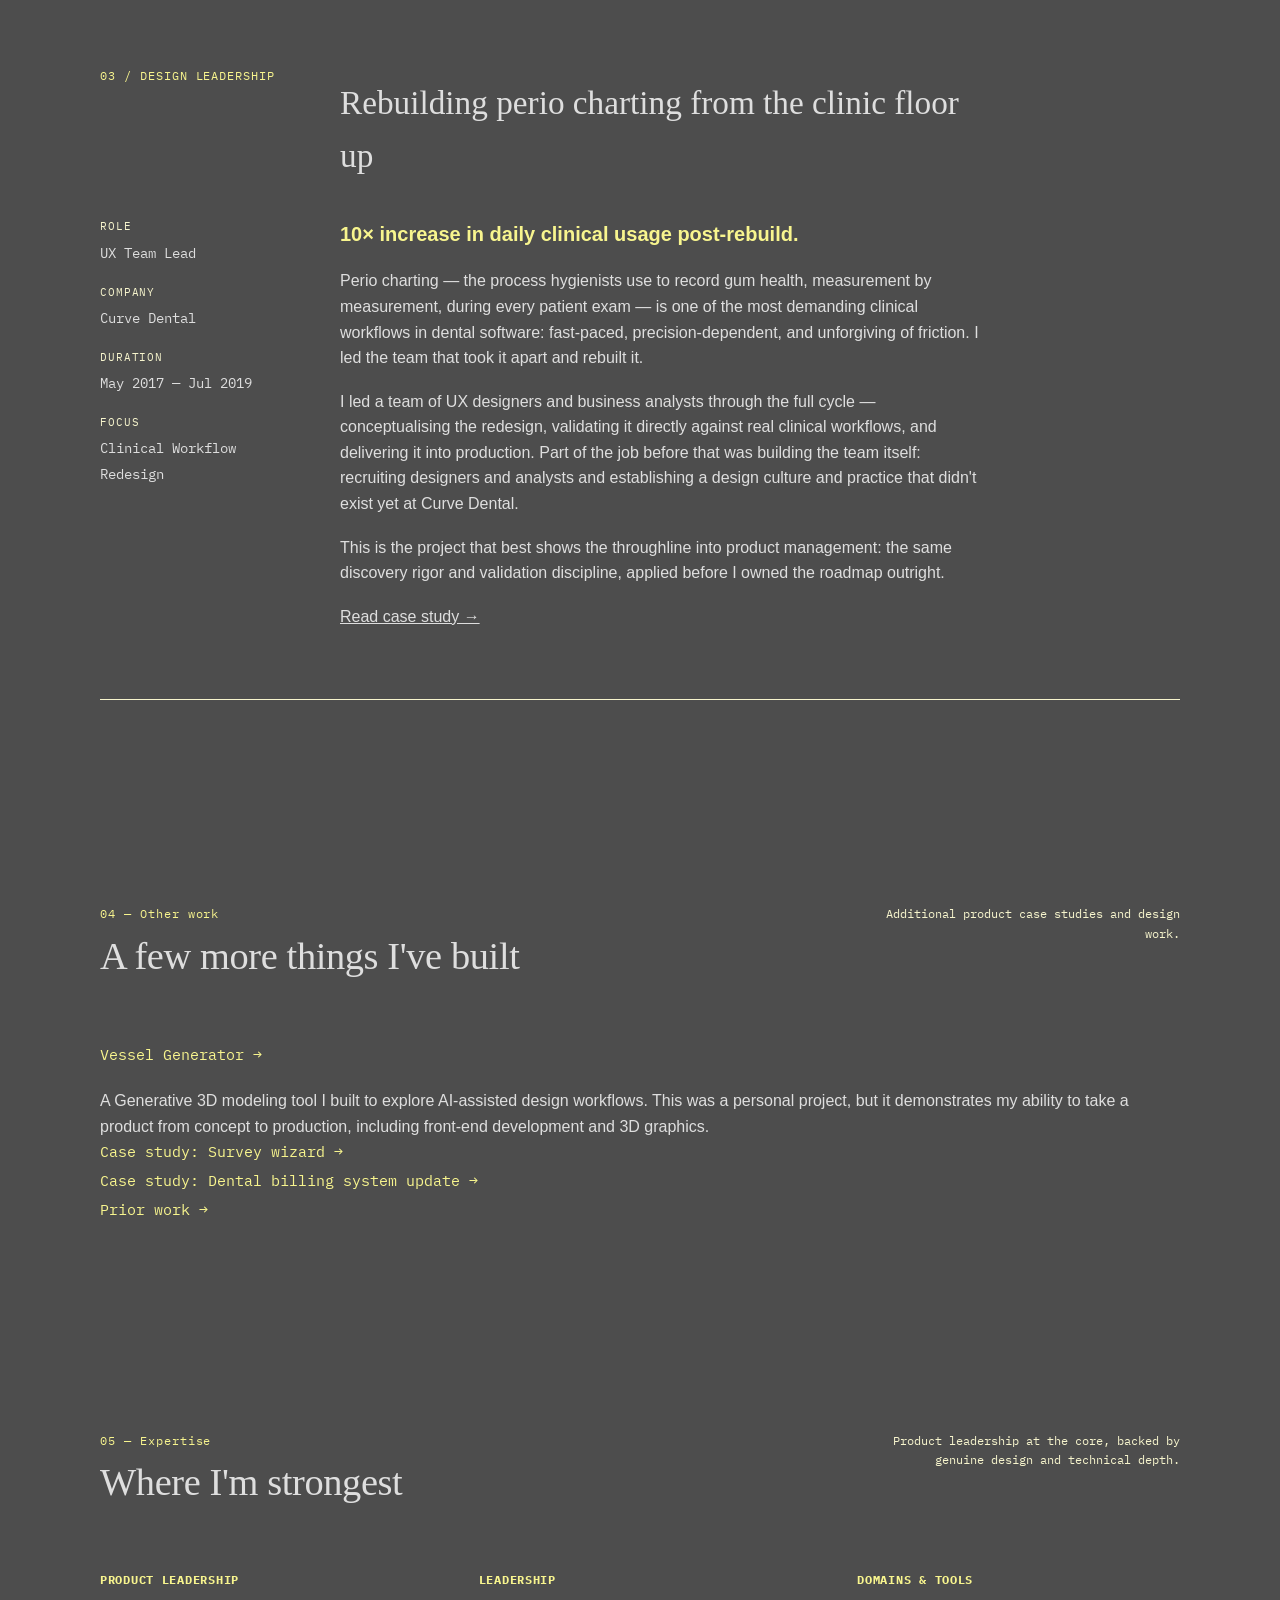
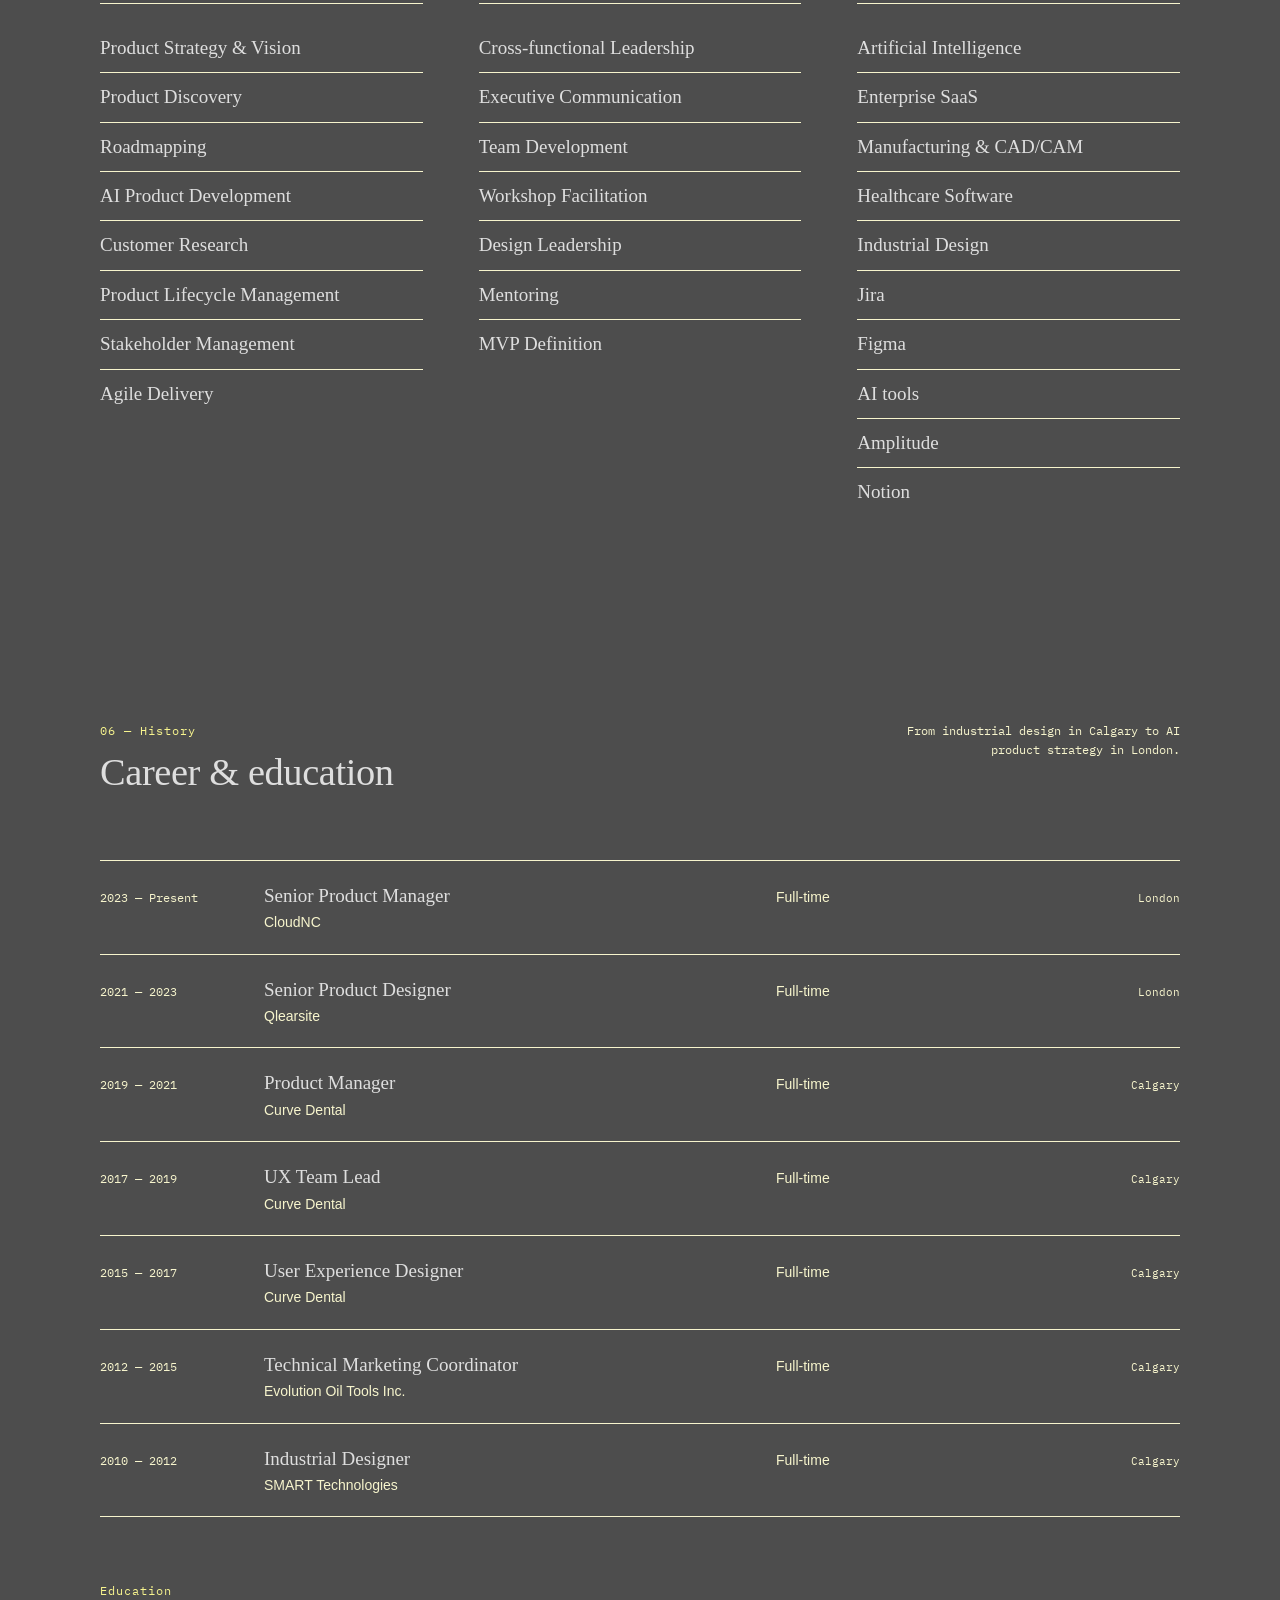
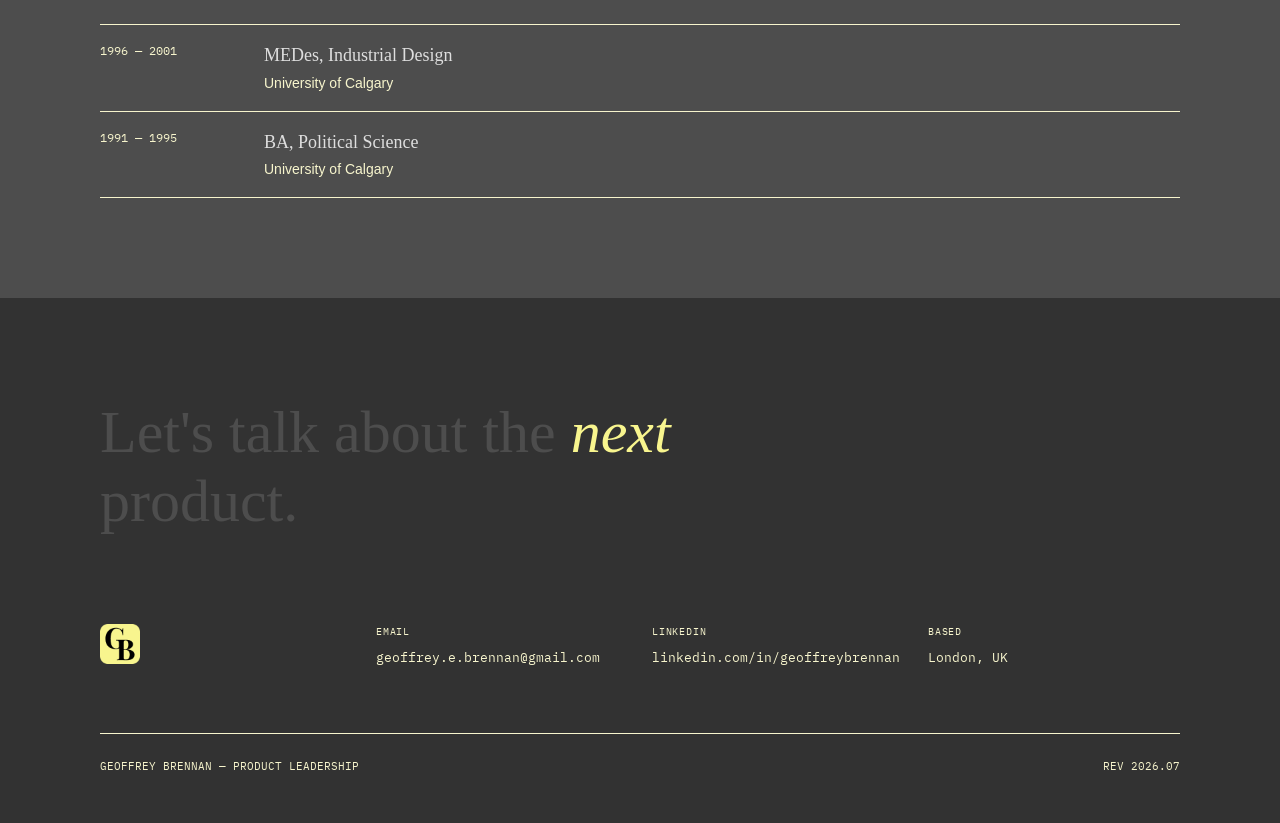
==== commit 65c505c4: "Vessel Generator" ====
--- a/index.html
+++ b/index.html
@@ -35,7 +35,6 @@
     <p class="hero-sub">I'm Geoffrey Brennan. Twenty years spent moving from industrial design through UX leadership into product management — now leading AI product strategy for manufacturing software at CloudNC. I use that range to make better calls on what to build, and to earn the trust of the engineers who have to build it.</p>
     <div class="hero-meta">
       <div class="dim-line">
-        
         <div>
           <div class="hero-name">Geoffrey Brennan</div>
           <div class="hero-title">Senior Product Leader — AI &amp; Enterprise SaaS</div>
@@ -142,12 +141,12 @@
               <p>Shipped to production, now core to CloudNC's AI manufacturing offering.</p>
             </div>
             <p>CNC programming is a genuinely deep discipline — tolerances, tool paths, machine physics — which makes it a hard problem for AI to touch credibly. I lead product strategy for CloudNC's AI-powered manufacturing software, which helps CNC programmers automate complex machining workflows without asking them to trust a black box.</p>
-            <div style="display:flex; justify-content:center; width:100%; margin-top: 32px; margin-bottom: 32px;">
+            <div style="display:flex; justify-content:center; width:100%; margin-top: 32px; margin-bottom: 32px; max-width: 80vw;">
               <iframe width="560" height="315" src="https://www.youtube.com/embed/qhAbac9Fk64?si=kaZ_ox2ttGV5isa3&rel=0&controls=0" title="YouTube video player" frameborder="0" allow="accelerometer; autoplay; clipboard-write; encrypted-media; gyroscope; picture-in-picture; web-share" referrerpolicy="strict-origin-when-cross-origin" allowfullscreen></iframe>
             </div>
             <p>That means owning the product from discovery through delivery: working directly with machinists and programmers to understand where automation genuinely earns its place in their workflow, translating that into a roadmap, and defending the technical credibility of the product with an engineering team that will not tolerate a feature that doesn't understand the physics of the cut.</p>
             <p>My background in CAD/CAM and industrial design isn't a nice-to-have here — it's what lets me have that conversation in the first place.</p>
-            <div style="display:flex; justify-content:center; width:100%; margin-top: 32px; margin-bottom: 32px;">
+            <div style="display:flex; justify-content:center; width:100%; margin-top: 32px; margin-bottom: 32px; max-width: 80vw;">
               <iframe width="560" height="315" src="https://www.youtube.com/embed/vjNNu8Bs7x4?si=LmGWK0lfX9zoO1KO&rel=0&controls=0" title="YouTube video player" frameborder="0" allow="accelerometer; autoplay; clipboard-write; encrypted-media; gyroscope; picture-in-picture; web-share" referrerpolicy="strict-origin-when-cross-origin" allowfullscreen></iframe>
             </div>
           </div>
@@ -223,6 +222,9 @@
       </div>
 
       <div class="other-work-links reveal">
+        <a class="other-work-link" href="vessel-generator.html" target="_blank">Vessel Generator  →</a> A Generative 3D modeling tool I built to explore AI-assisted design workflows. This was a personal project, but it demonstrates my ability to take a product from concept to production, including front-end development and 3D graphics.
+      </div>
+      <div class="other-work-links reveal">
         <a class="other-work-link" href="case-study-survey-wizard.html">Case study: Survey wizard →</a>
       </div>
       <div class="other-work-links reveal">
@@ -231,6 +233,7 @@
       <div class="other-work-links reveal">
         <a class="other-work-link" href="prior_work.html">Prior work →</a>
       </div>
+
     </div>
   </section>
 
--- a/styles.css
+++ b/styles.css
@@ -463,6 +463,12 @@
   font-size: 13px;
 }
 
+.other-work-list {
+  display: flex;
+  flex-direction: column;
+  gap: 24px;
+}
+
 .other-work-links {
   display: flex;
   flex-direction: column;
@@ -593,7 +599,7 @@
 .footer-contacts {
   margin-top: 56px;
   display: grid;
-  grid-template-columns: repeat(4, 1fr);
+  grid-template-columns: repeat(4, minmax(0, 1fr));
   gap: 24px;
   padding-top: 32px;
 }
@@ -604,6 +610,9 @@
   color: var(--accent-soft);
   text-decoration: none;
   display: block;
+  max-width: 100%;
+  overflow-wrap: anywhere;
+  word-break: break-word;
 }
 
 .footer-contacts .fc-label {
@@ -616,8 +625,30 @@
 
 .footer-contacts a:hover { color: var(--paper); }
 
-@media (max-width: 820px) {
+@media (max-width: 900px) {
   .footer-contacts { grid-template-columns: 1fr 1fr; gap: 32px; }
+}
+
+@media (max-width: 600px) {
+  footer {
+    padding: 72px 0 40px;
+  }
+
+  h2.footer-title {
+    font-size: clamp(28px, 7vw, 40px);
+  }
+
+  .footer-contacts {
+    margin-top: 40px;
+    grid-template-columns: 1fr;
+    gap: 24px;
+    padding-top: 24px;
+  }
+
+  .footer-bottom {
+    flex-direction: column;
+    gap: 8px;
+  }
 }
 
 .footer-bottom {
@@ -911,4 +942,4 @@
   .case-study-page .nav { flex-wrap: wrap; gap: 12px; }
   .case-study-page .hero { padding-top: 64px; padding-bottom: 40px; }
   .case-study-page .hero-dek { font-size: 17px; }
-}+}
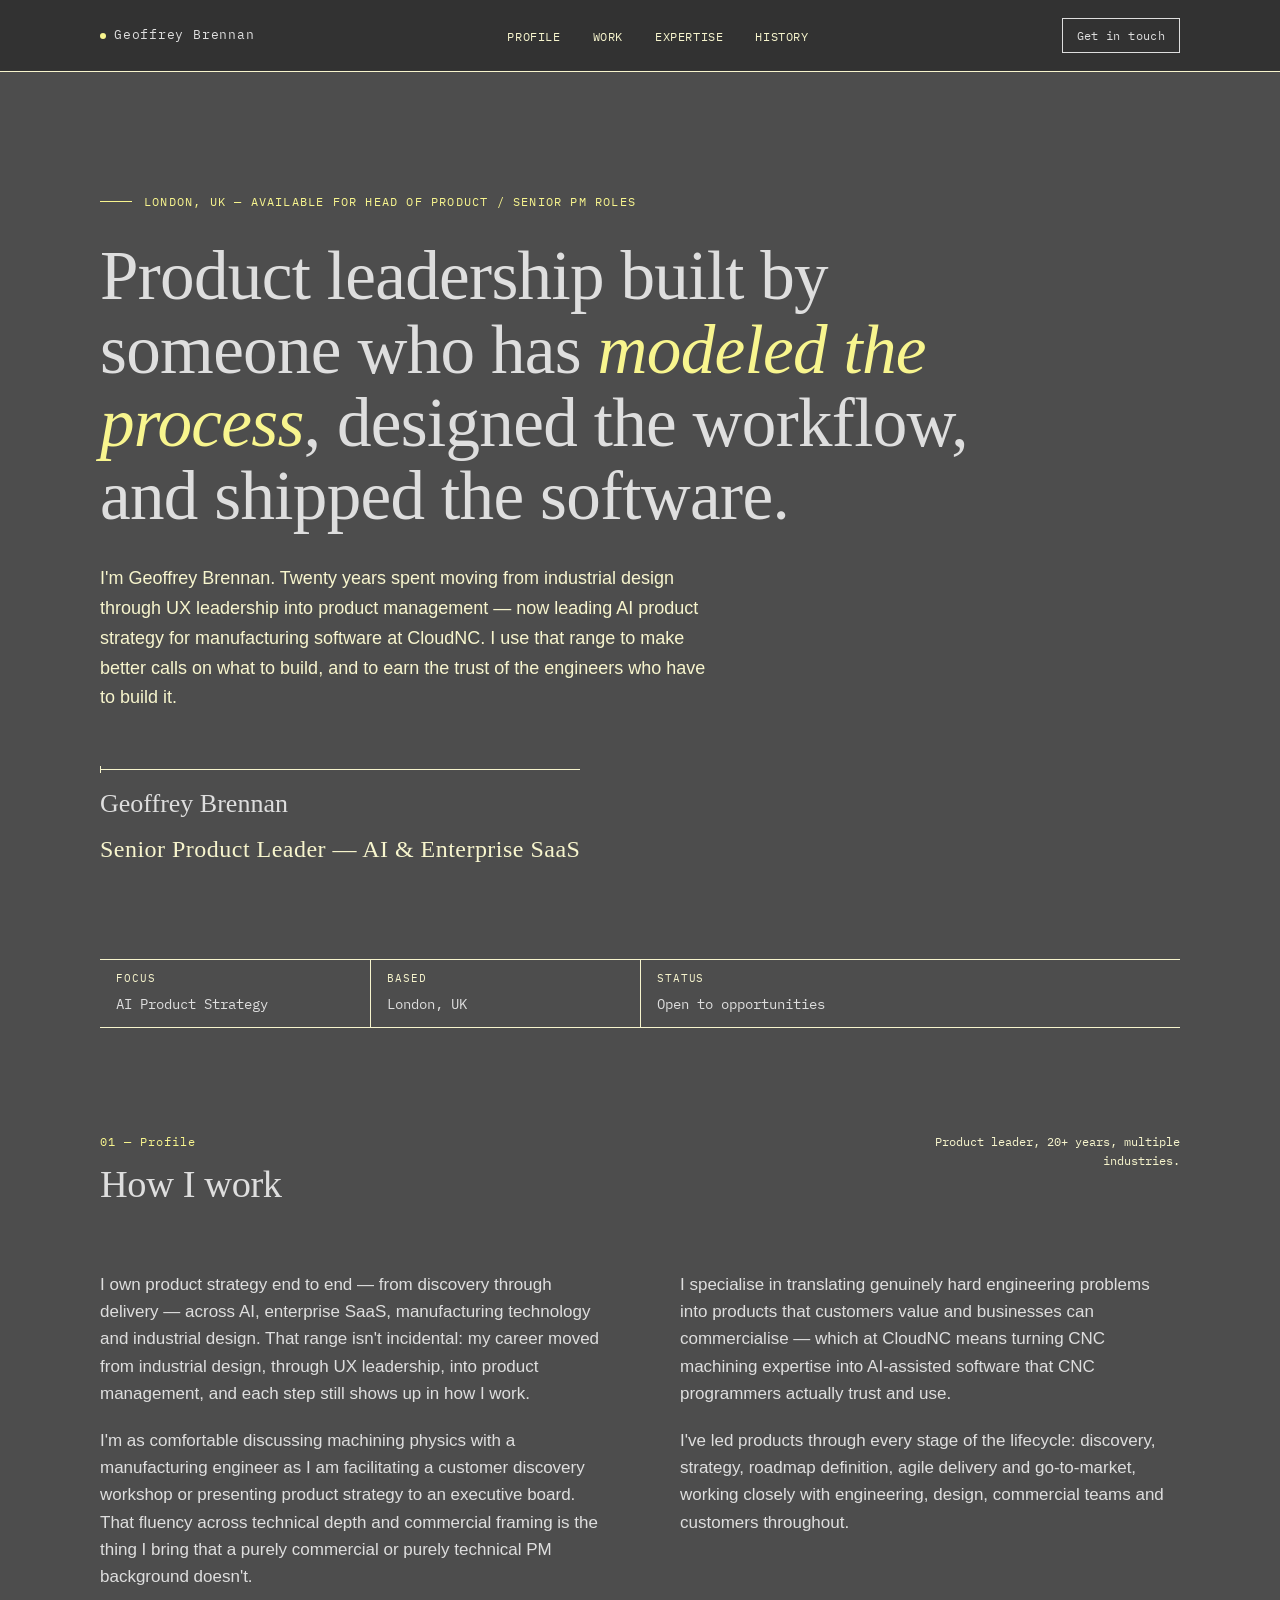
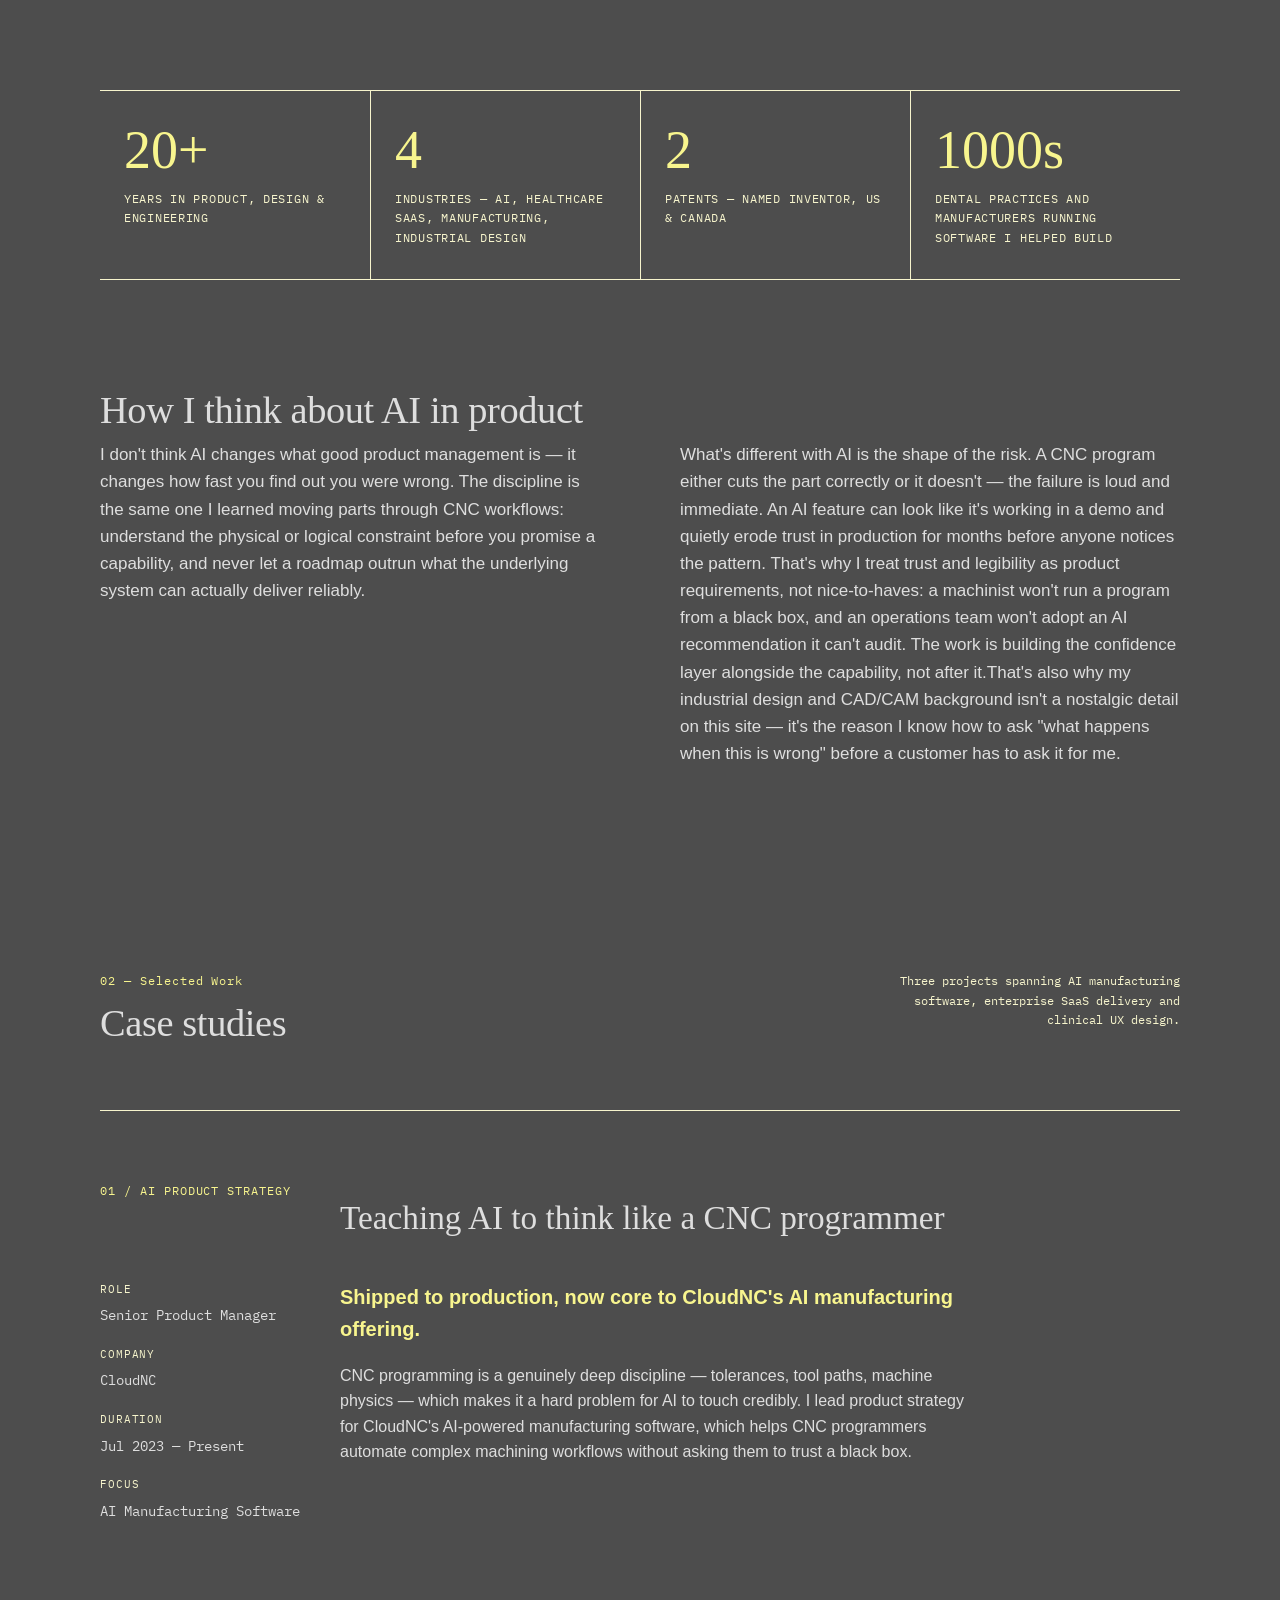
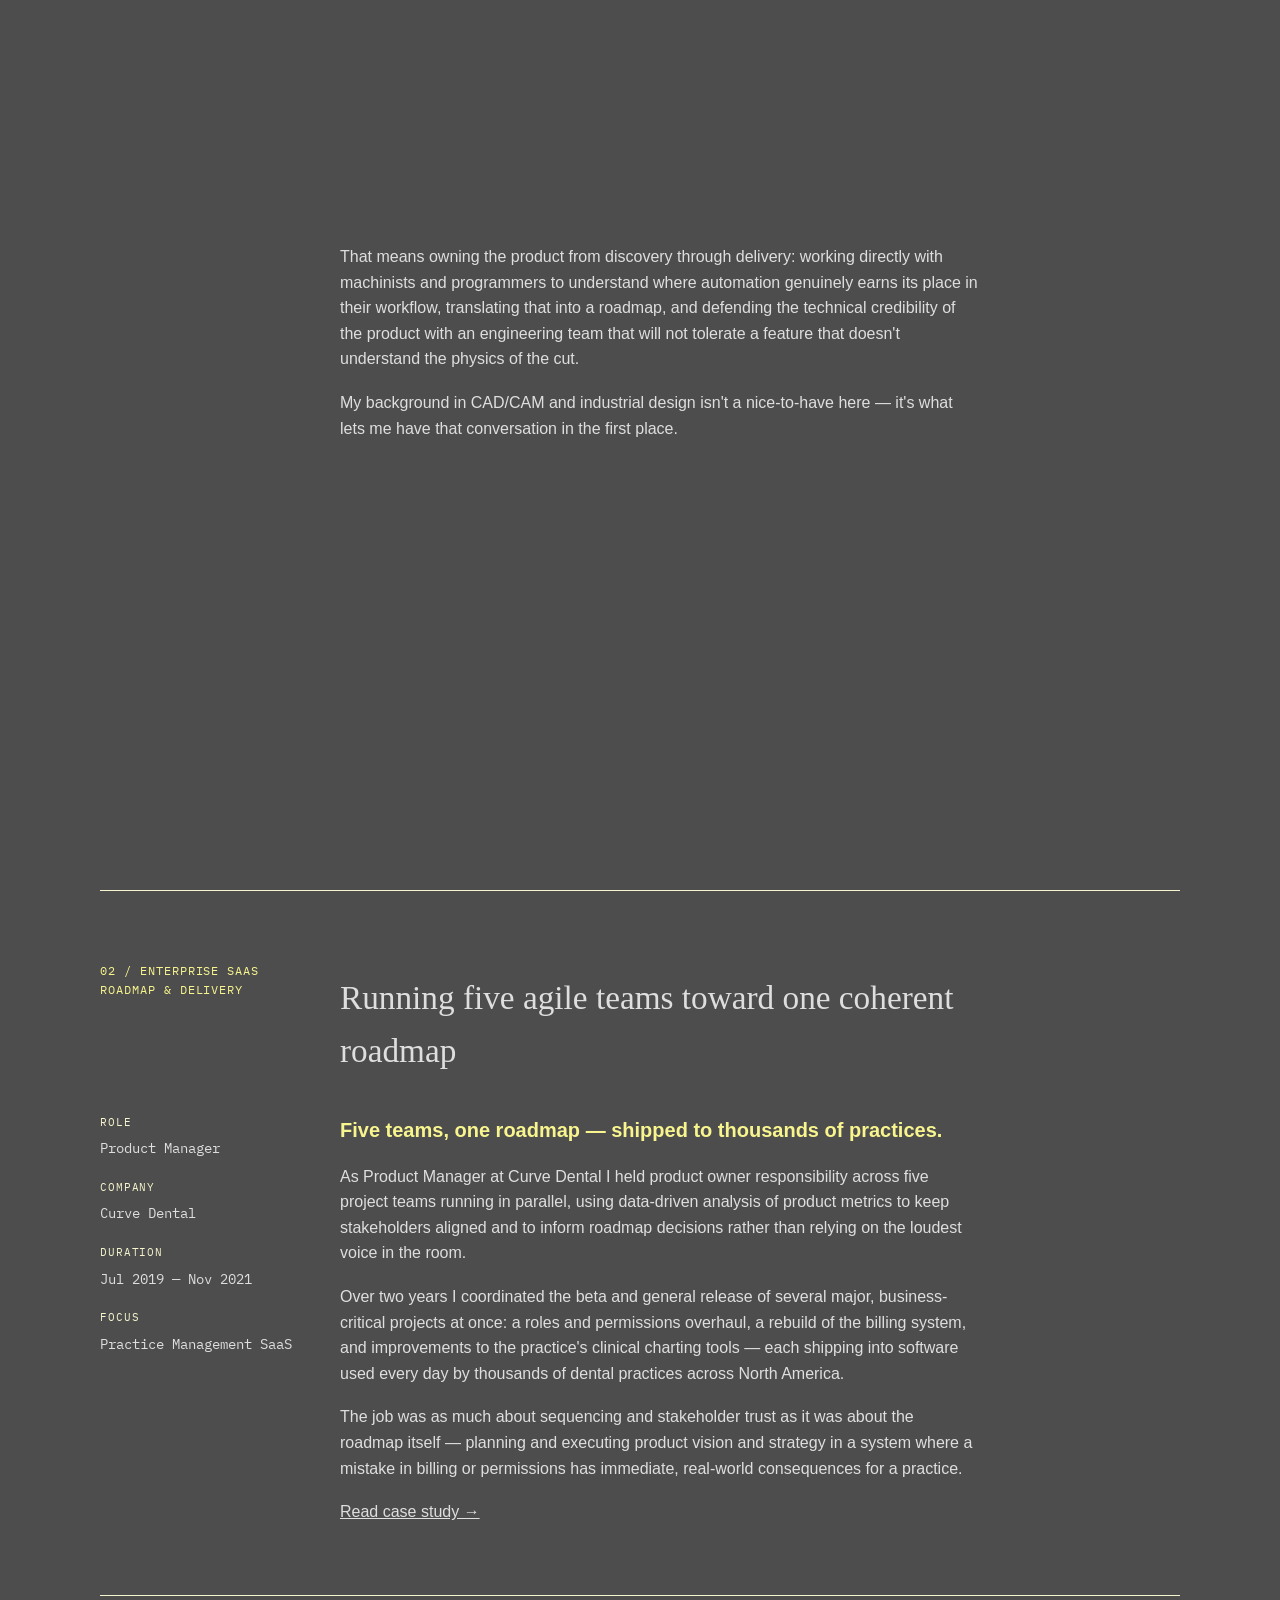
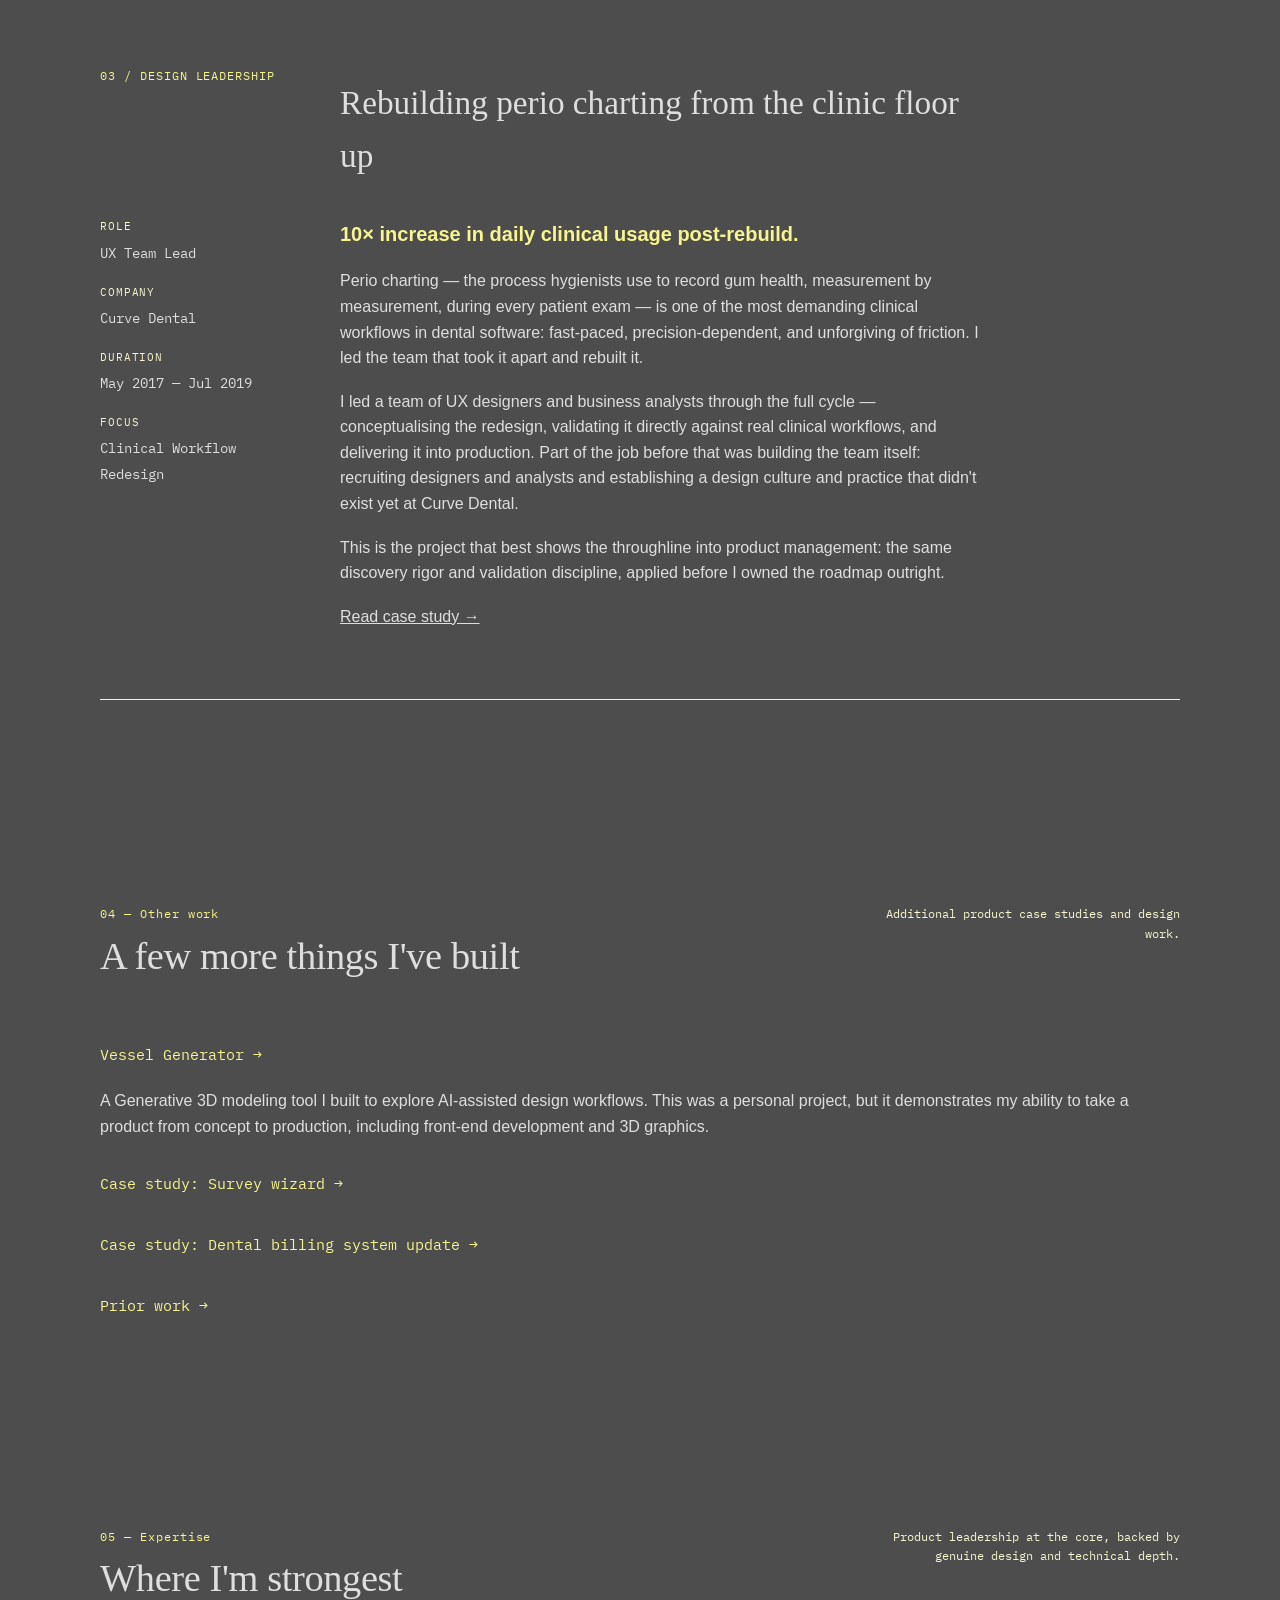
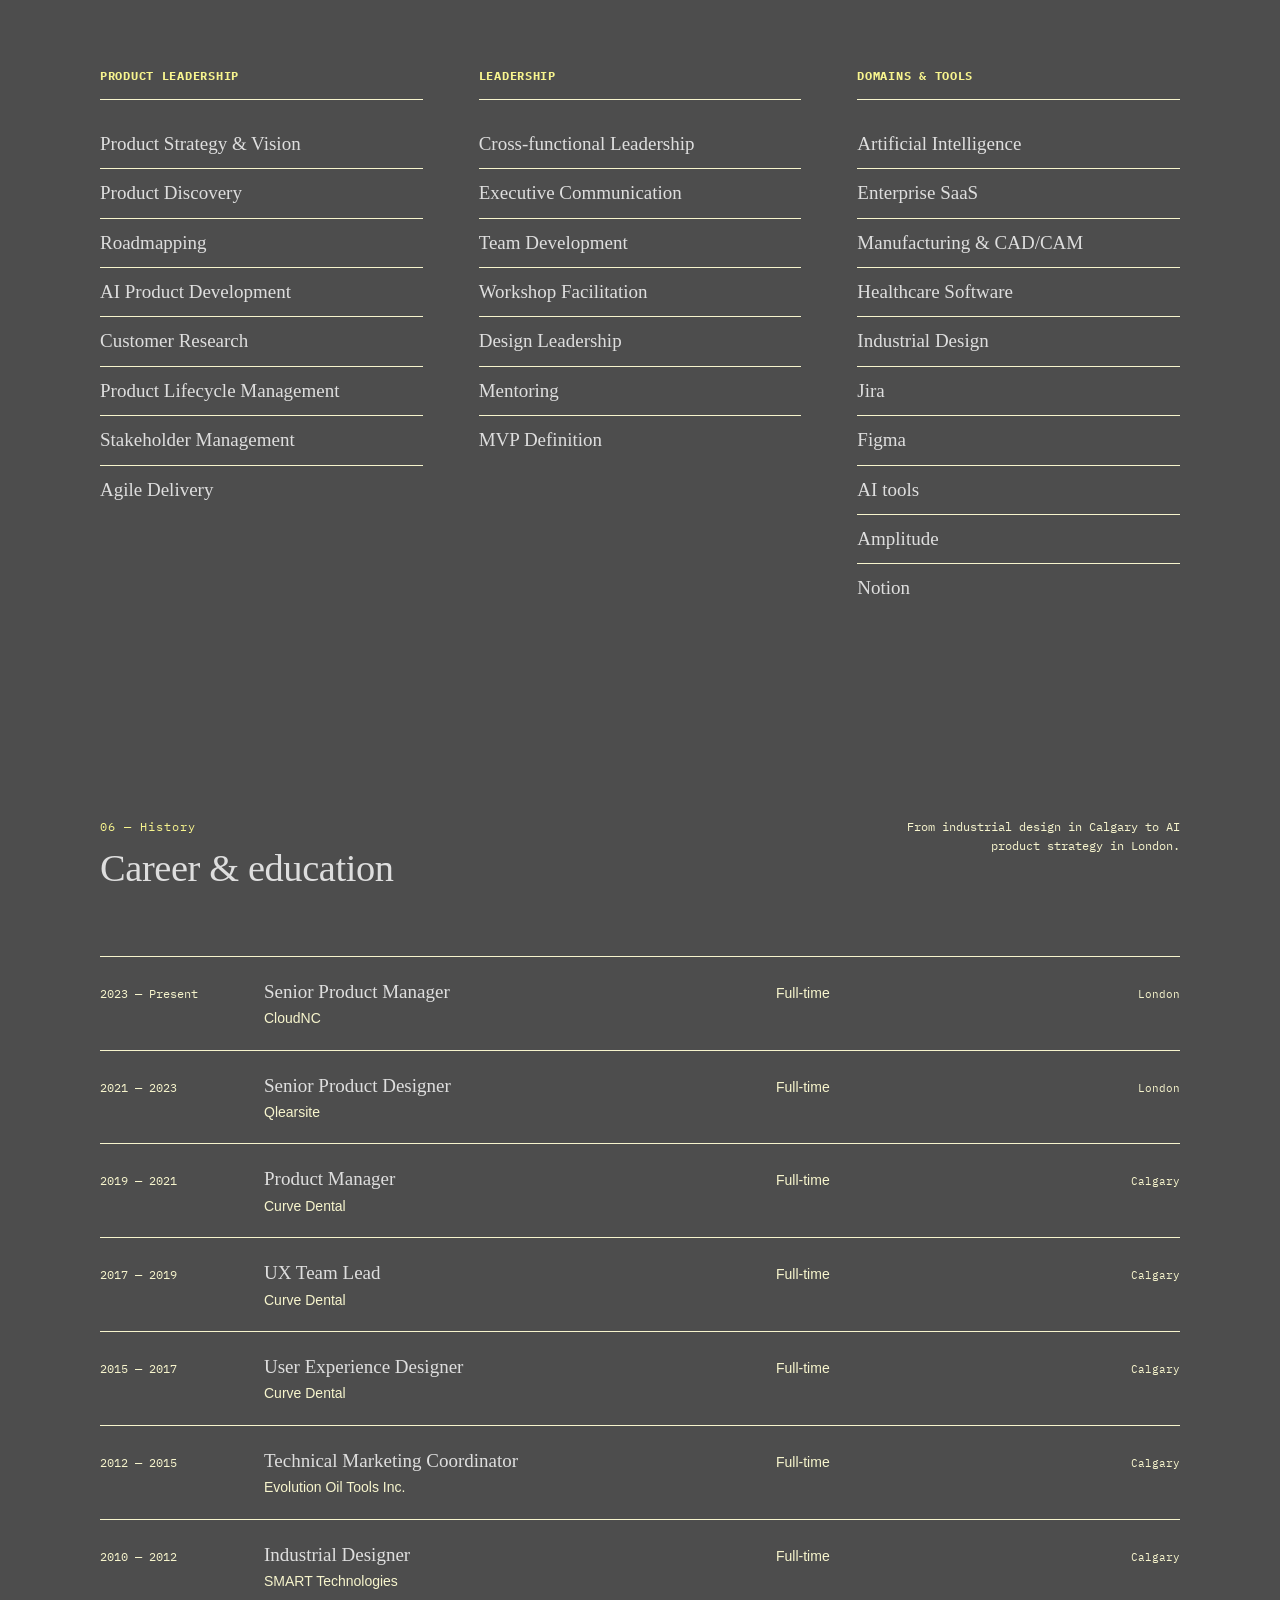
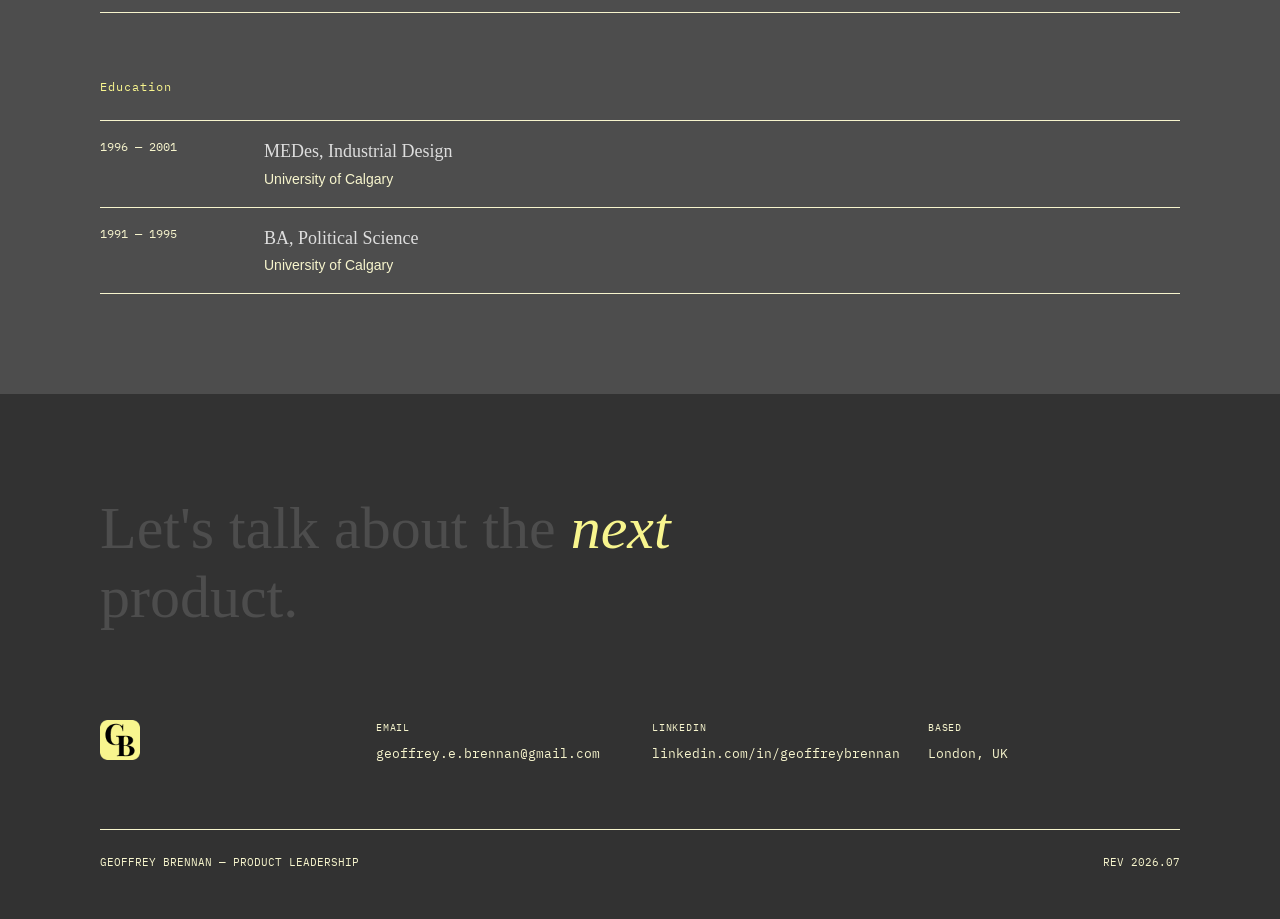
==== commit 9d91166d: "spacing in other work" ====
--- a/index.html
+++ b/index.html
@@ -221,17 +221,19 @@
         <div class="section-note">Additional product case studies and design work.</div>
       </div>
 
-      <div class="other-work-links reveal">
-        <a class="other-work-link" href="vessel-generator.html" target="_blank">Vessel Generator  →</a> A Generative 3D modeling tool I built to explore AI-assisted design workflows. This was a personal project, but it demonstrates my ability to take a product from concept to production, including front-end development and 3D graphics.
-      </div>
-      <div class="other-work-links reveal">
-        <a class="other-work-link" href="case-study-survey-wizard.html">Case study: Survey wizard →</a>
-      </div>
-      <div class="other-work-links reveal">
-        <a class="other-work-link" href="case-study-billing_update.html">Case study: Dental billing system update →</a>
-      </div>
-      <div class="other-work-links reveal">
-        <a class="other-work-link" href="prior_work.html">Prior work →</a>
+      <div class="other-work-list">
+        <div class="other-work-links reveal">
+          <a class="other-work-link" href="vessel-generator.html" target="_blank">Vessel Generator  →</a> A Generative 3D modeling tool I built to explore AI-assisted design workflows. This was a personal project, but it demonstrates my ability to take a product from concept to production, including front-end development and 3D graphics.
+        </div>
+        <div class="other-work-links reveal">
+          <a class="other-work-link" href="case-study-survey-wizard.html">Case study: Survey wizard →</a>
+        </div>
+        <div class="other-work-links reveal">
+          <a class="other-work-link" href="case-study-billing_update.html">Case study: Dental billing system update →</a>
+        </div>
+        <div class="other-work-links reveal">
+          <a class="other-work-link" href="prior_work.html">Prior work →</a>
+        </div>
       </div>
 
     </div>
--- a/styles.css
+++ b/styles.css
@@ -466,7 +466,7 @@
 .other-work-list {
   display: flex;
   flex-direction: column;
-  gap: 24px;
+  gap: 32px;
 }
 
 .other-work-links {
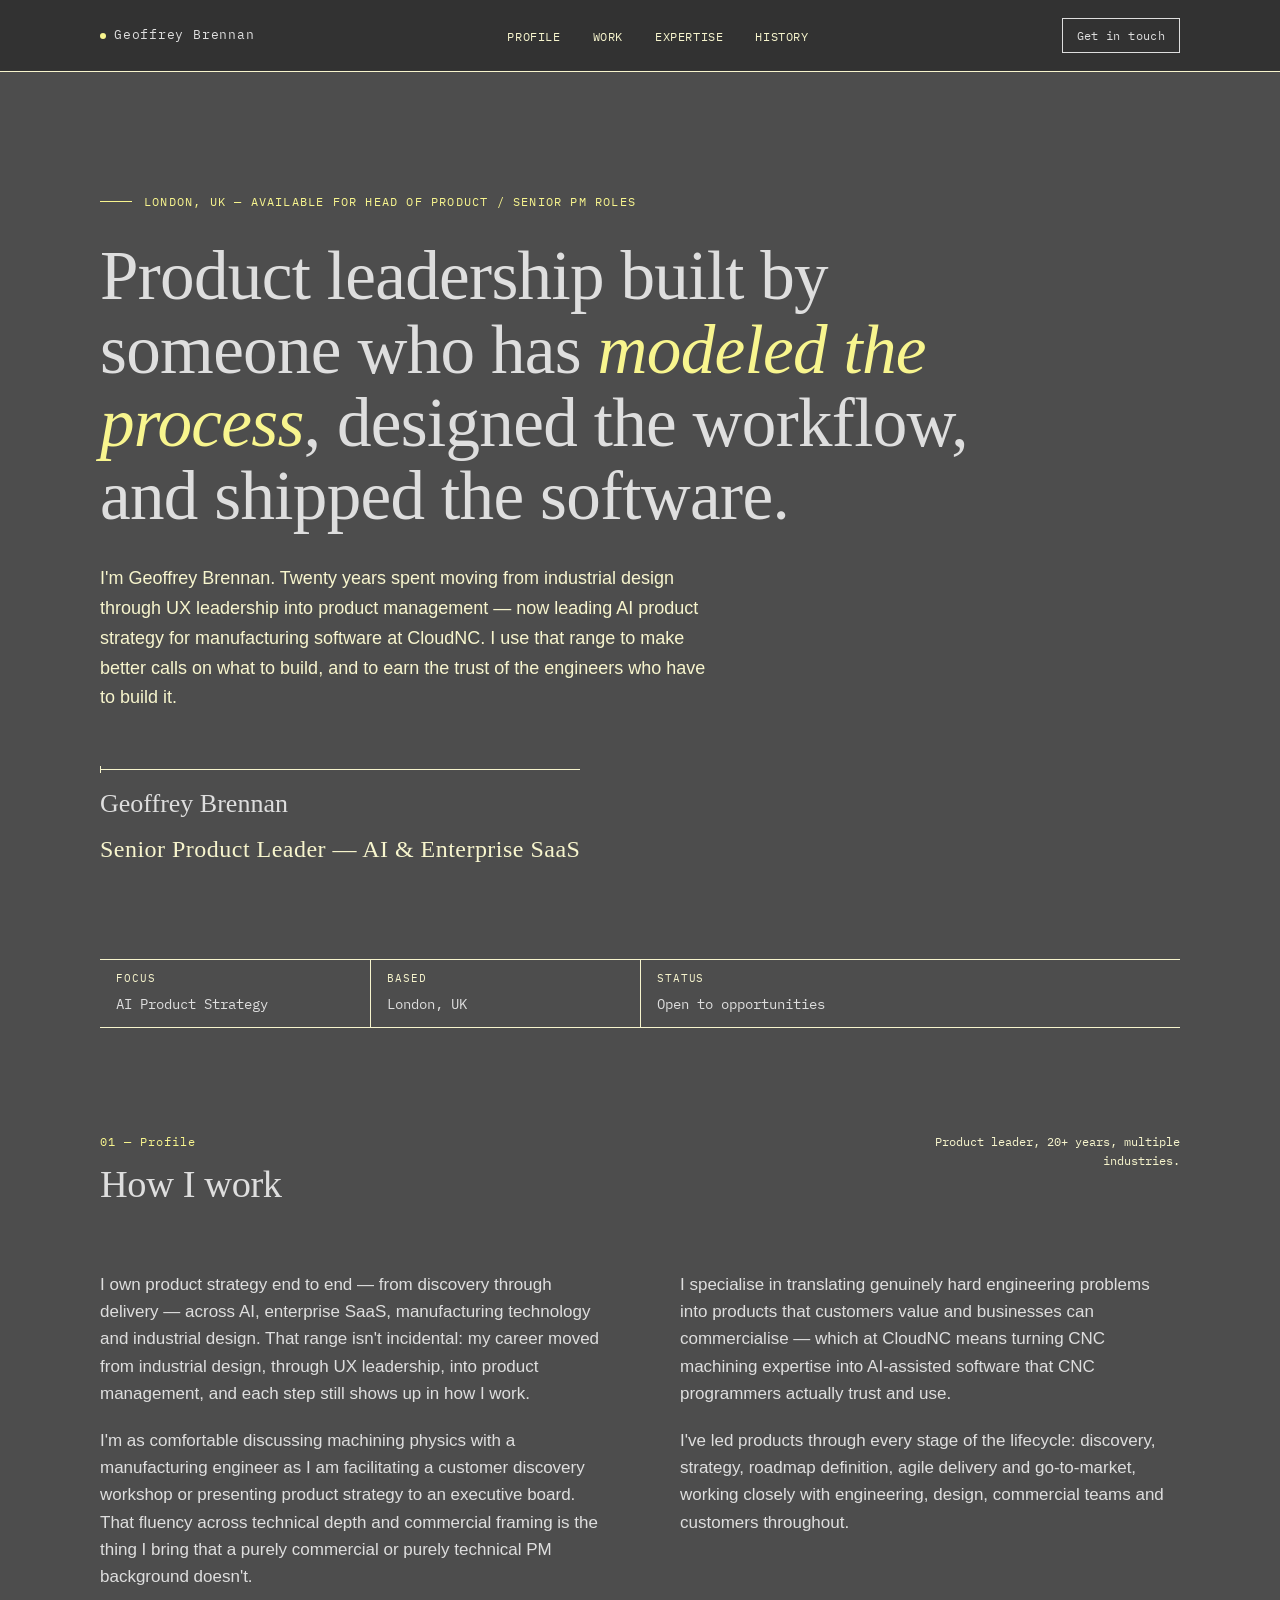
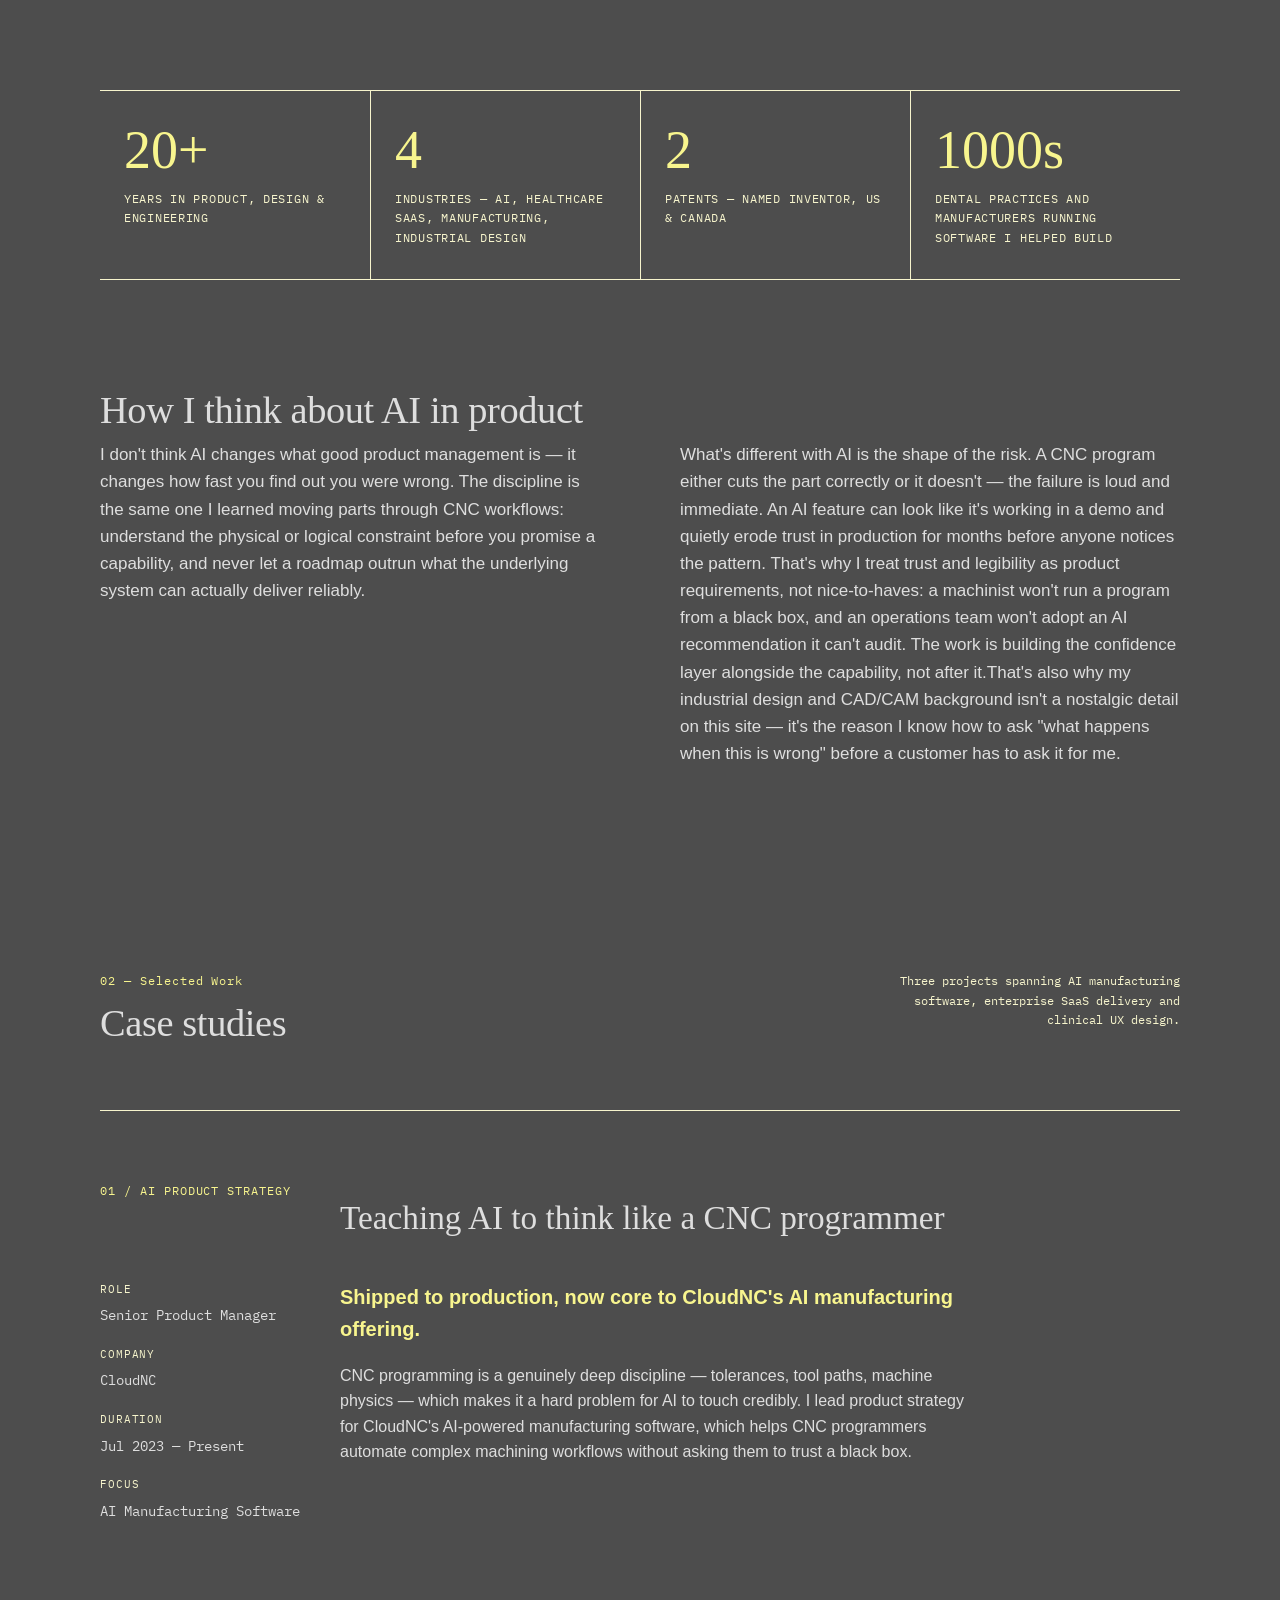
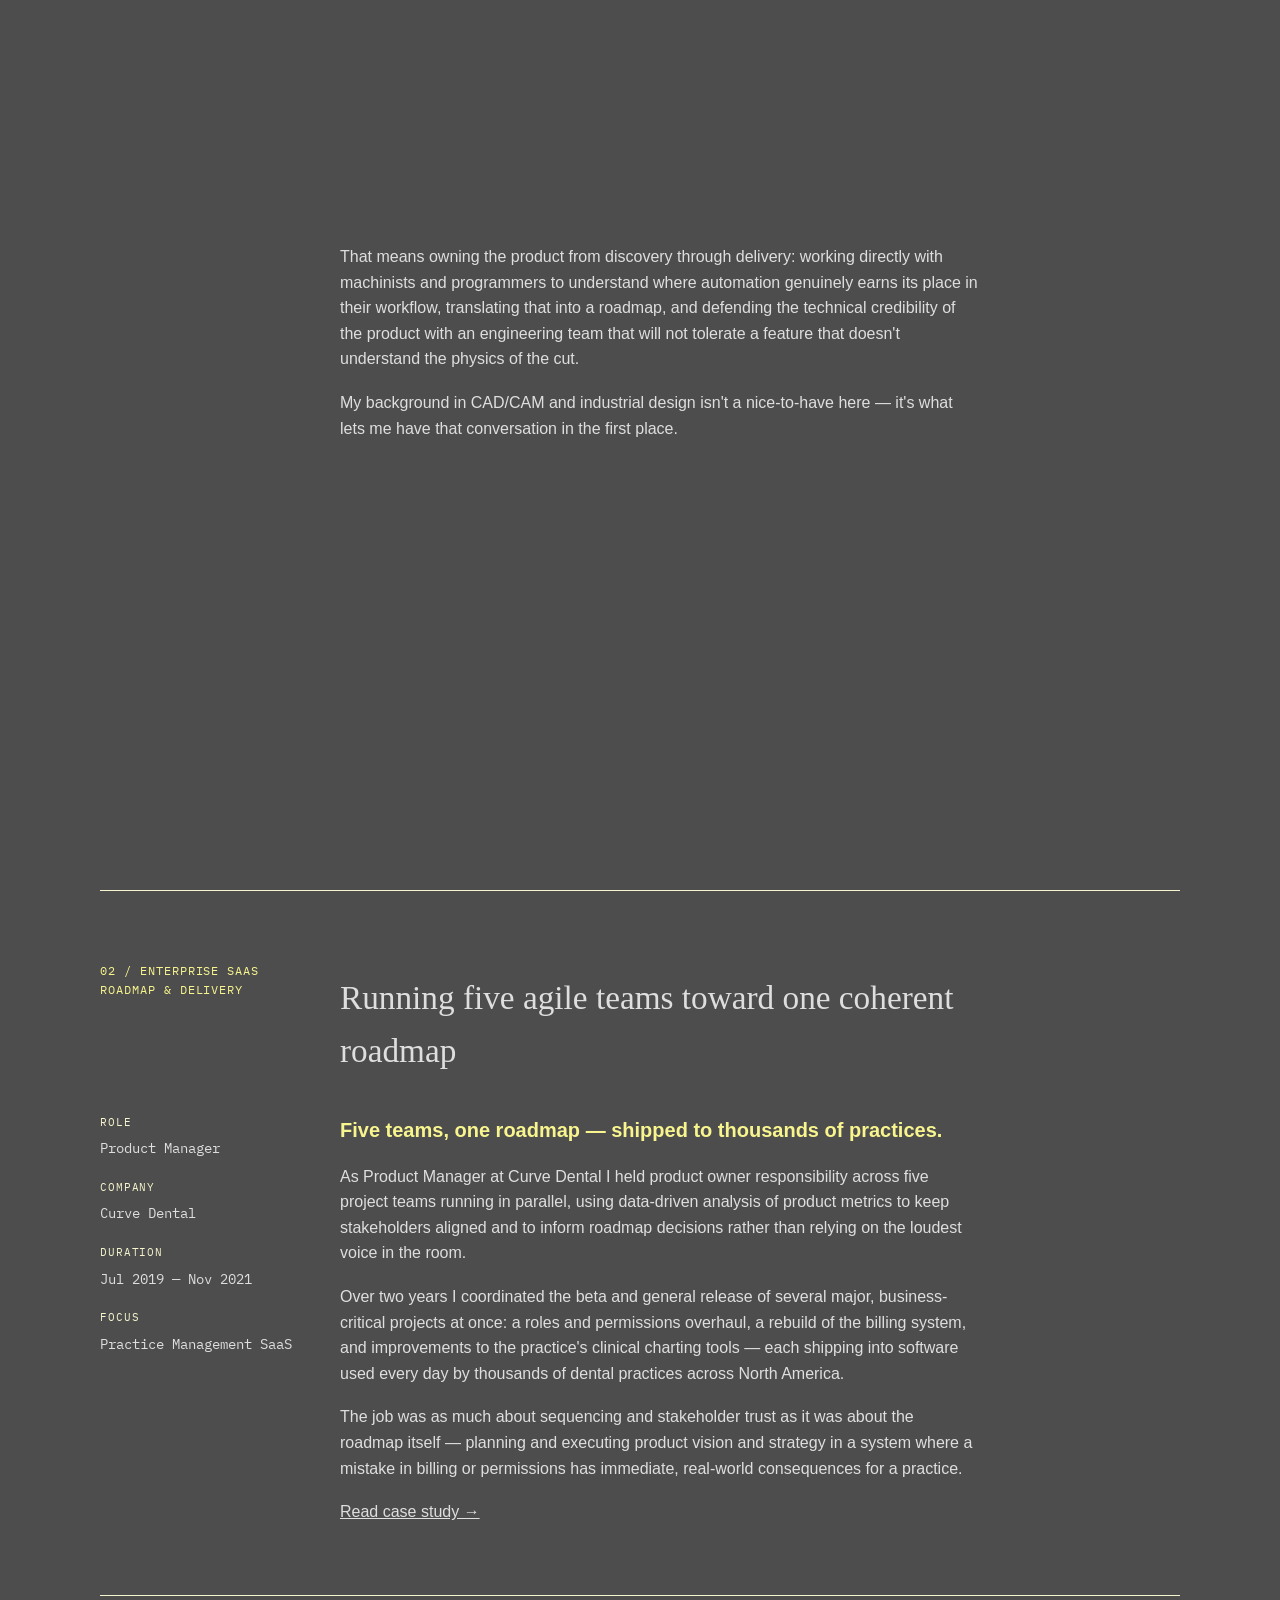
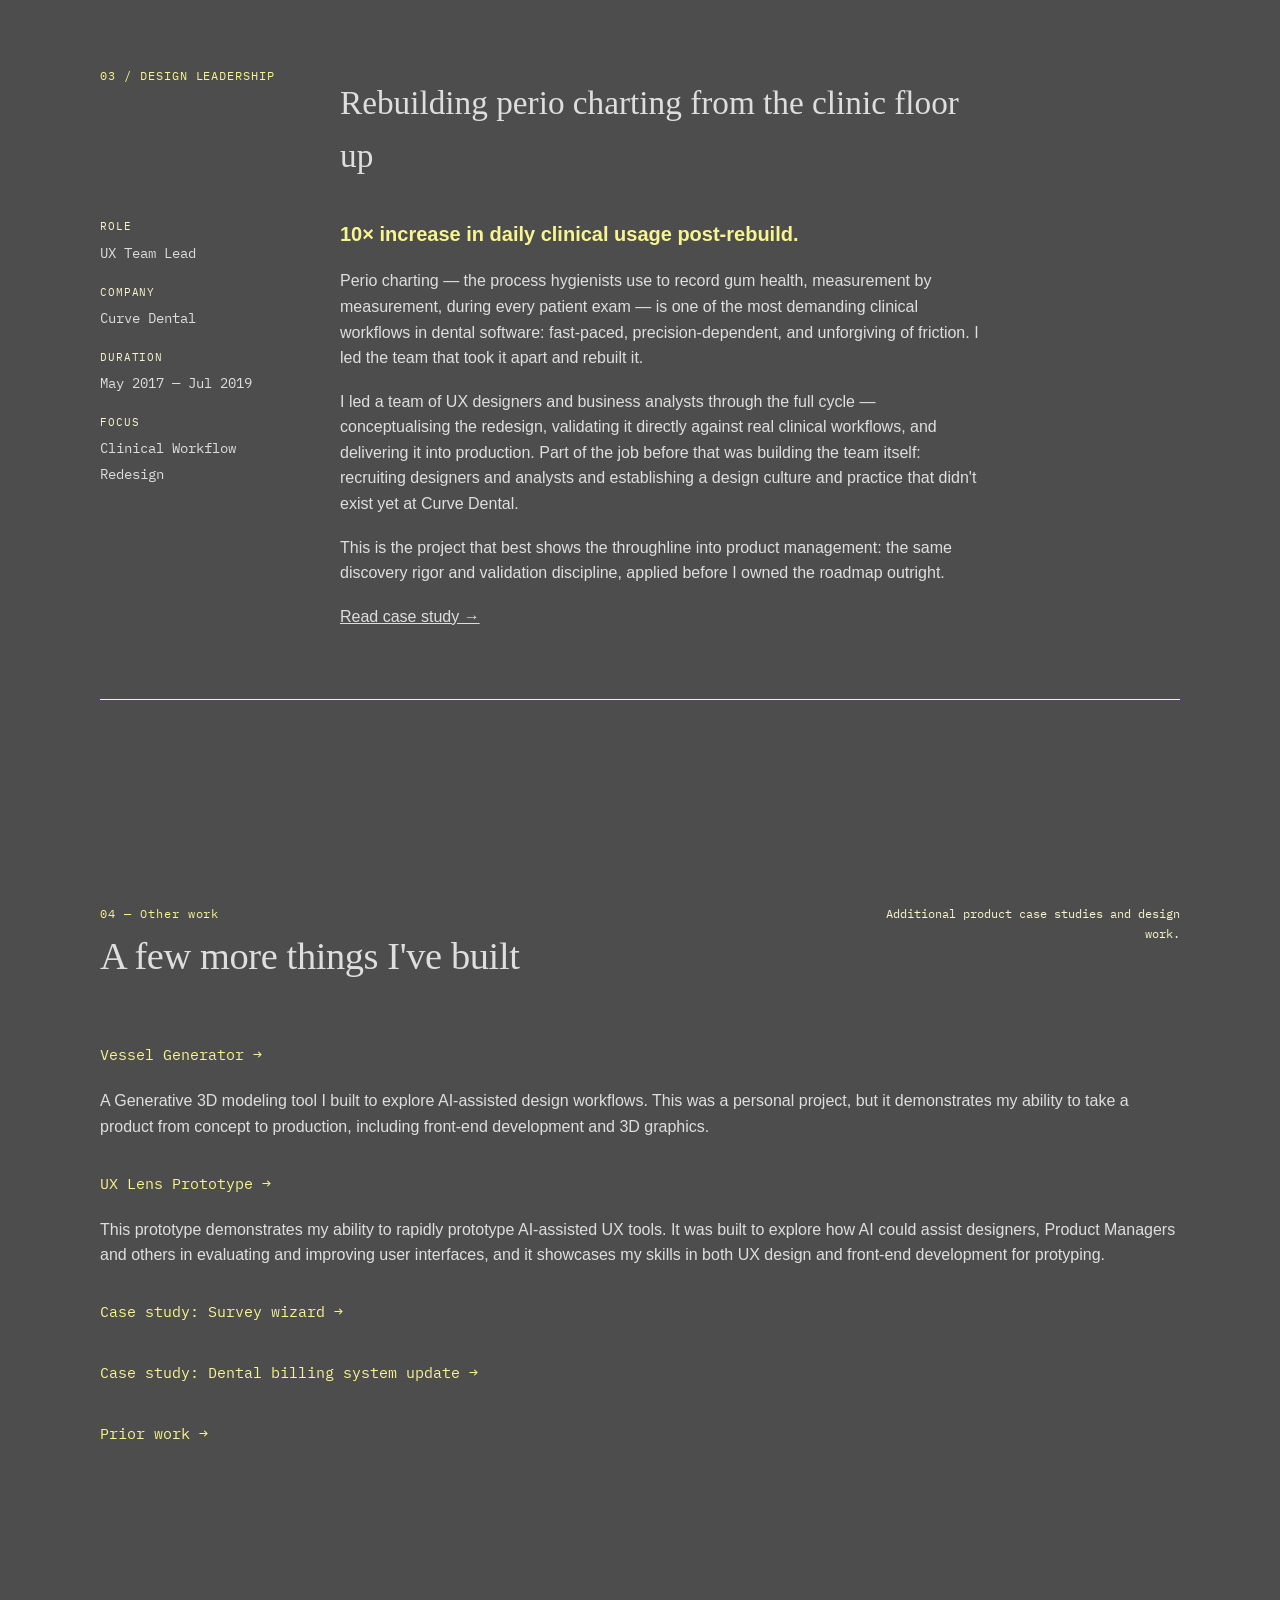
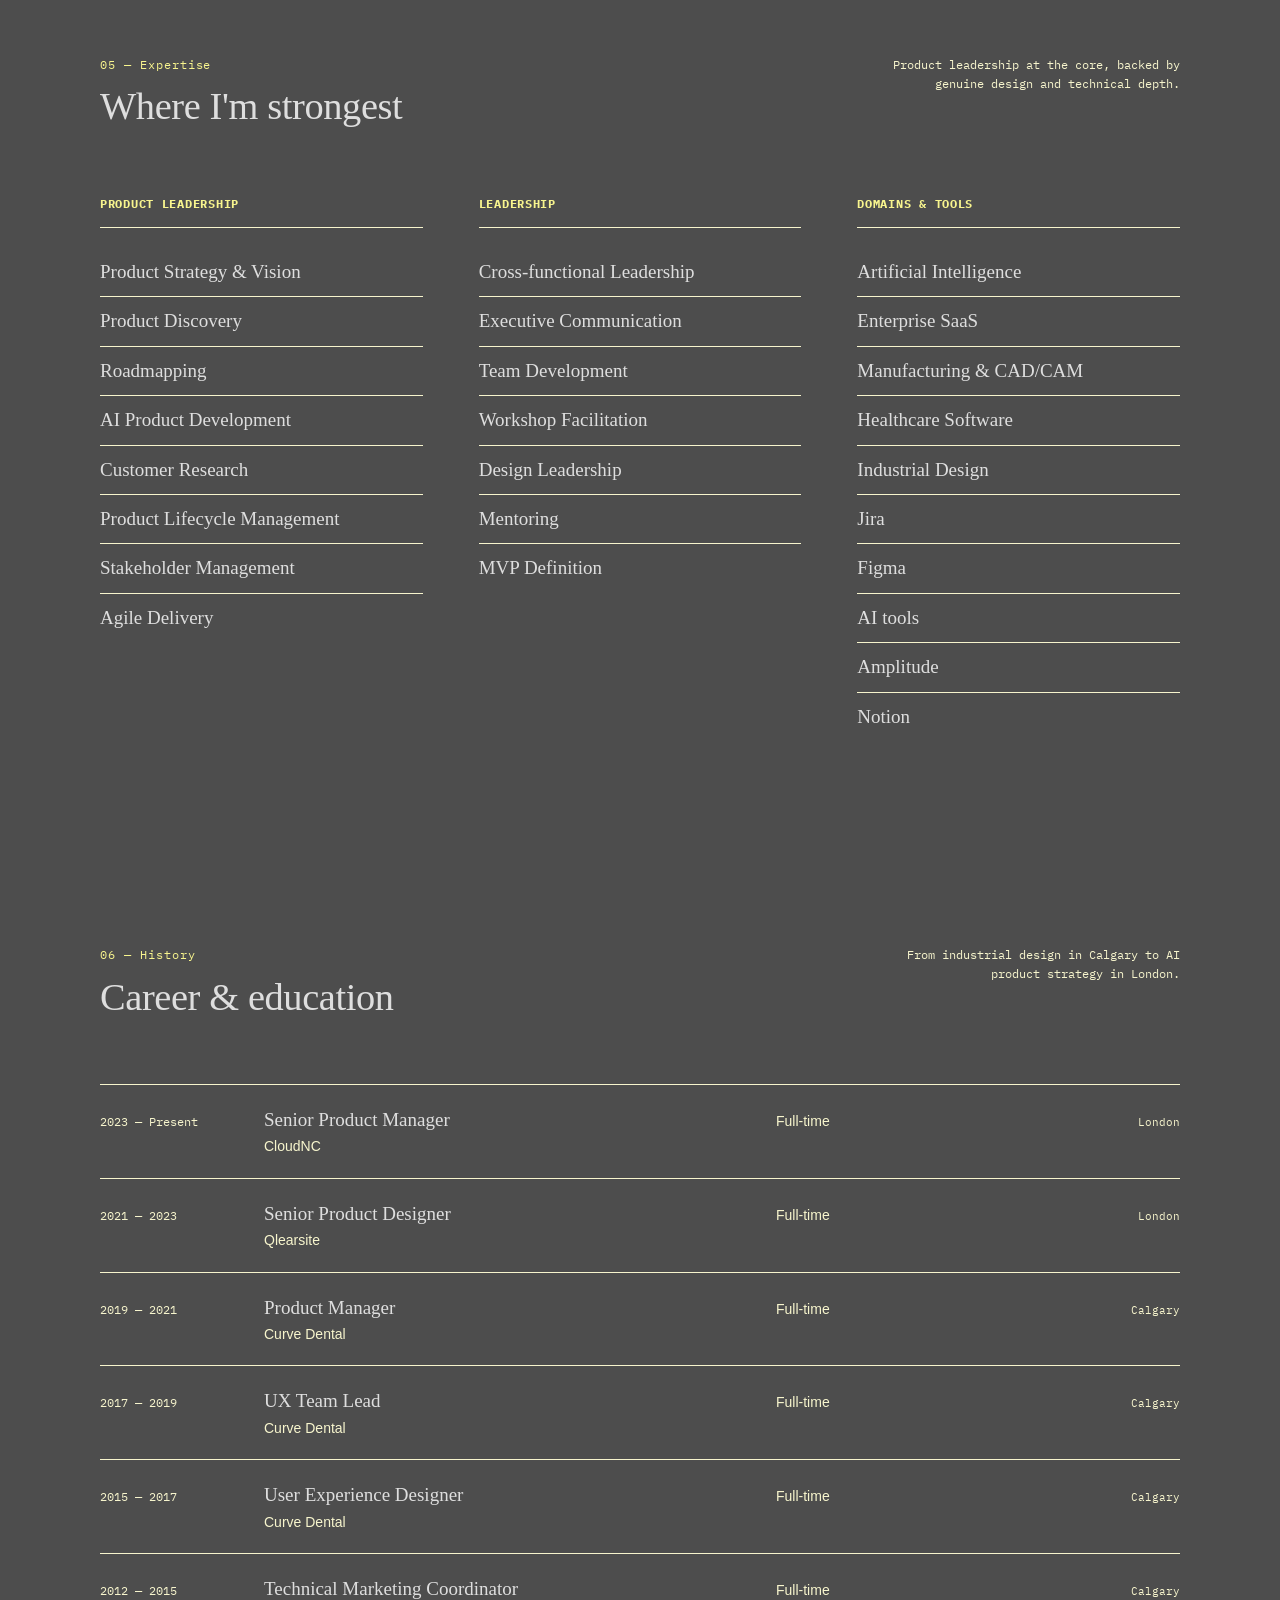
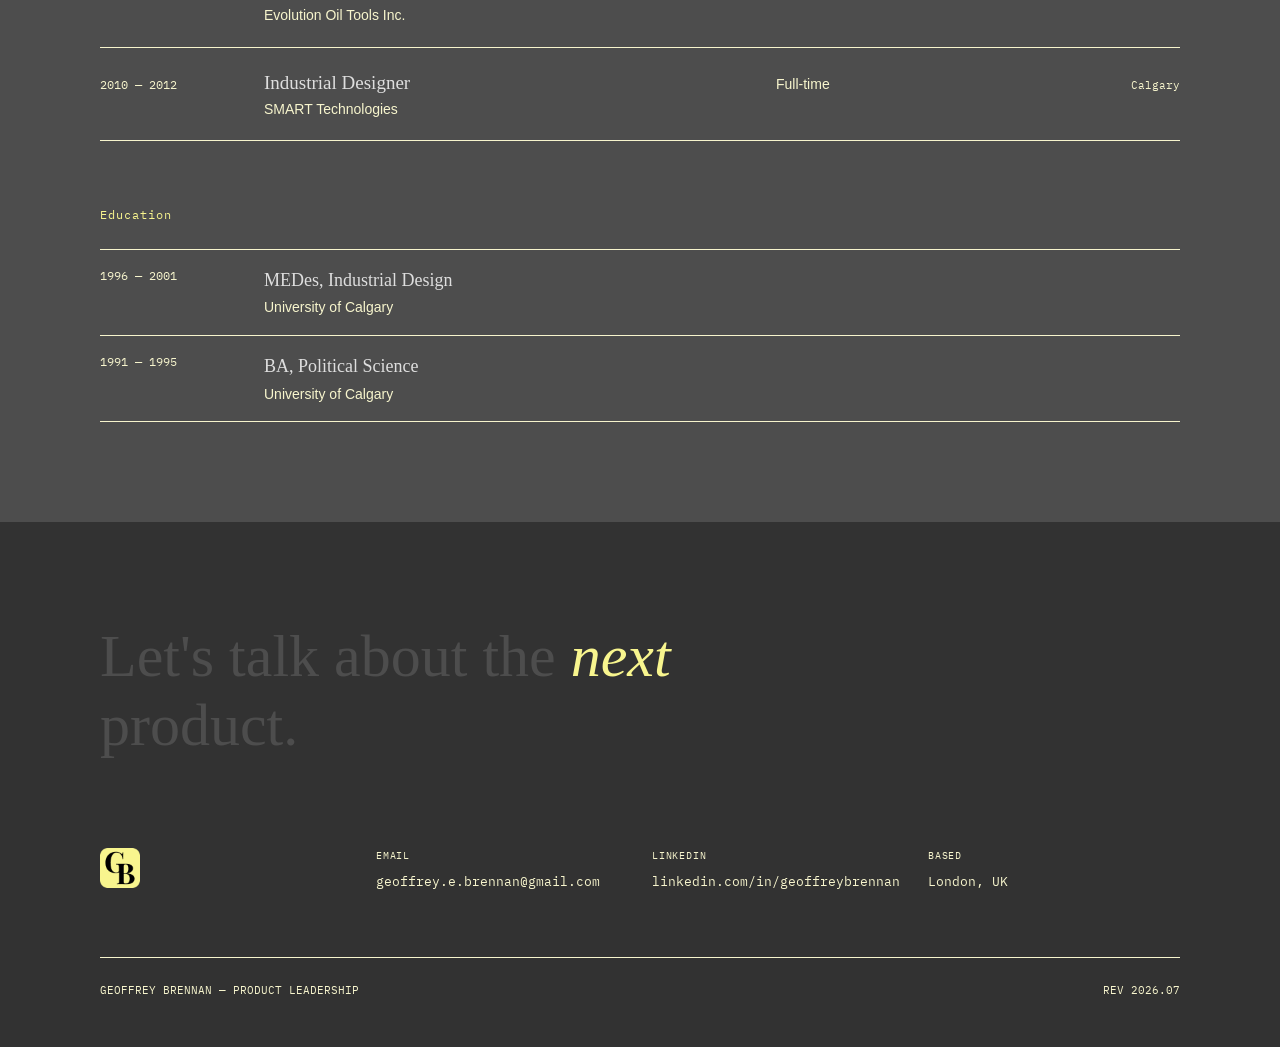
==== commit 474606b0: "Added UXLens" ====
--- a/index.html
+++ b/index.html
@@ -224,6 +224,9 @@
       <div class="other-work-list">
         <div class="other-work-links reveal">
           <a class="other-work-link" href="vessel-generator.html" target="_blank">Vessel Generator  →</a> A Generative 3D modeling tool I built to explore AI-assisted design workflows. This was a personal project, but it demonstrates my ability to take a product from concept to production, including front-end development and 3D graphics.
+        </div>
+<div class="other-work-links reveal">
+          <a class="other-work-link" href="https://geoffreyebrennan.github.io/UXLensAIPrototype/" target="_blank">UX Lens Prototype  →</a> This prototype demonstrates my ability to rapidly prototype AI-assisted UX tools. It was built to explore how AI could assist designers, Product Managers and others in evaluating and improving user interfaces, and it showcases my skills in both UX design and front-end development for protyping.
         </div>
         <div class="other-work-links reveal">
           <a class="other-work-link" href="case-study-survey-wizard.html">Case study: Survey wizard →</a>
